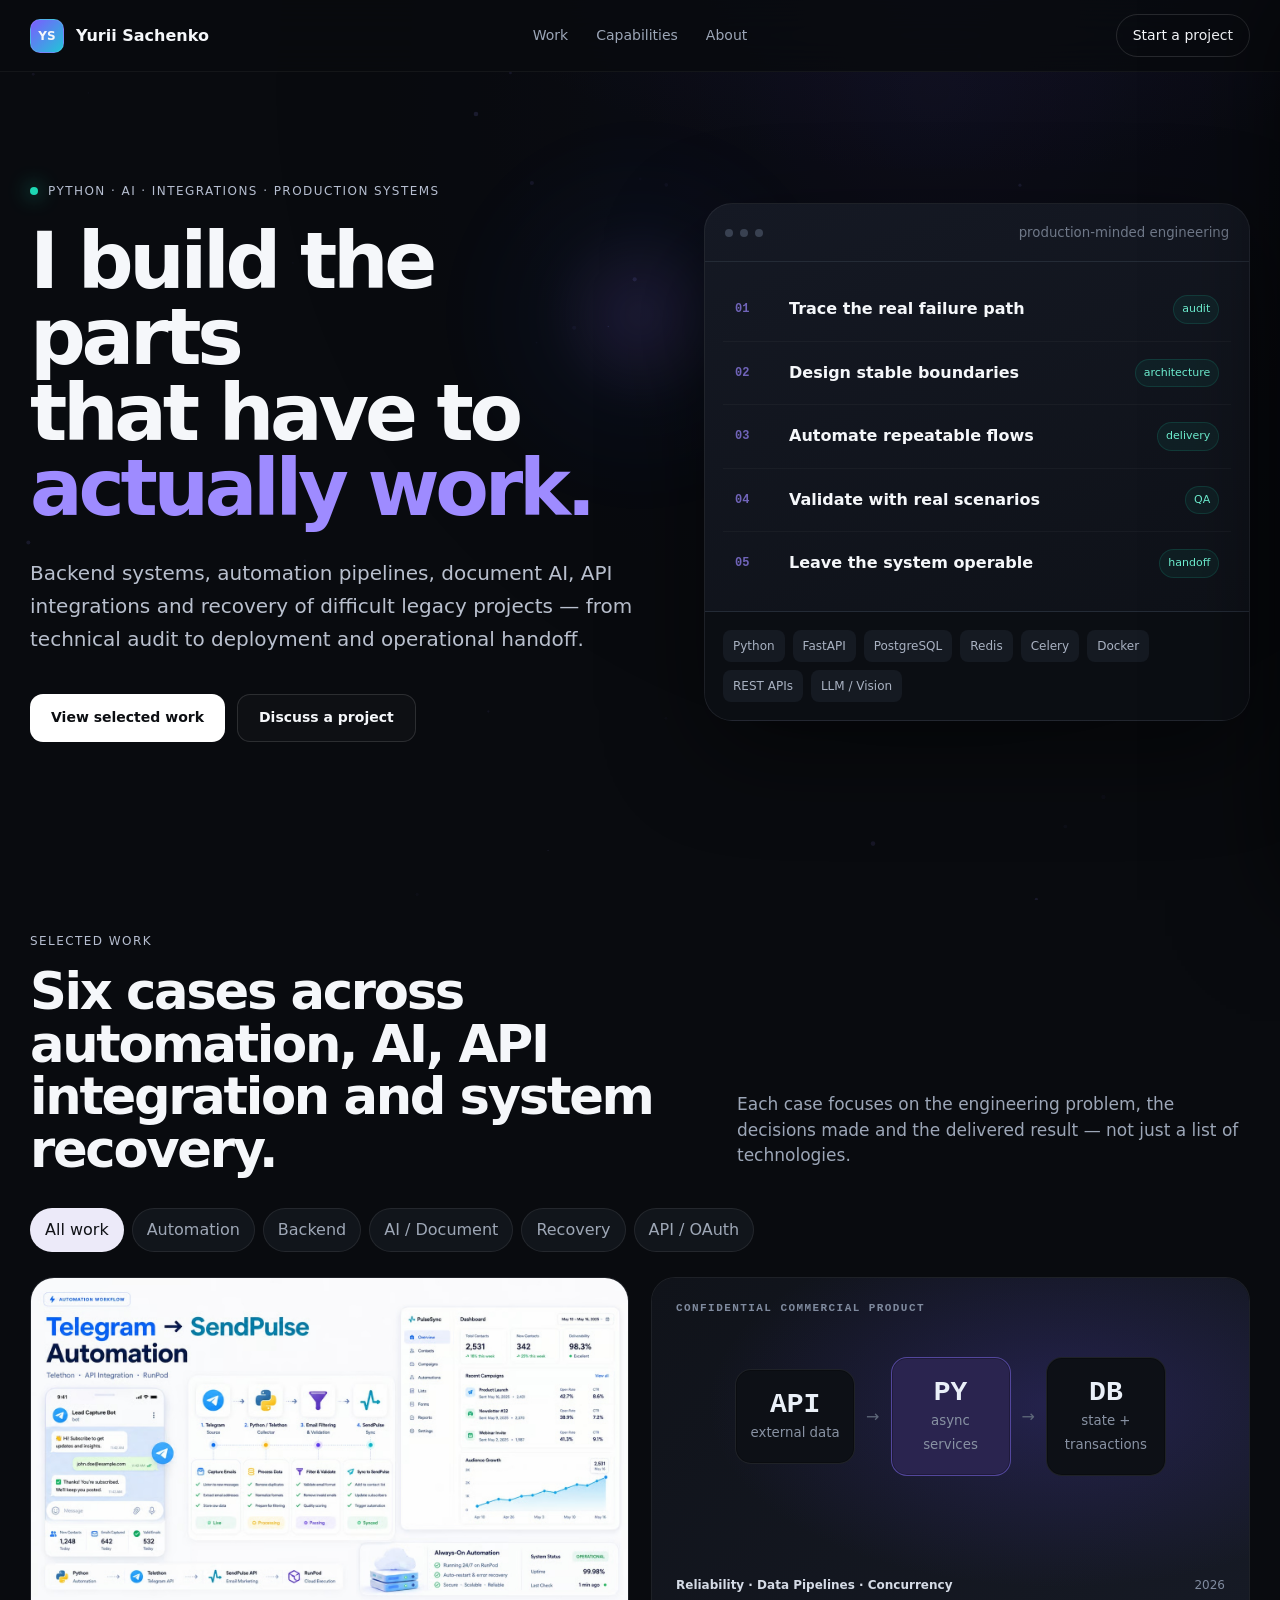
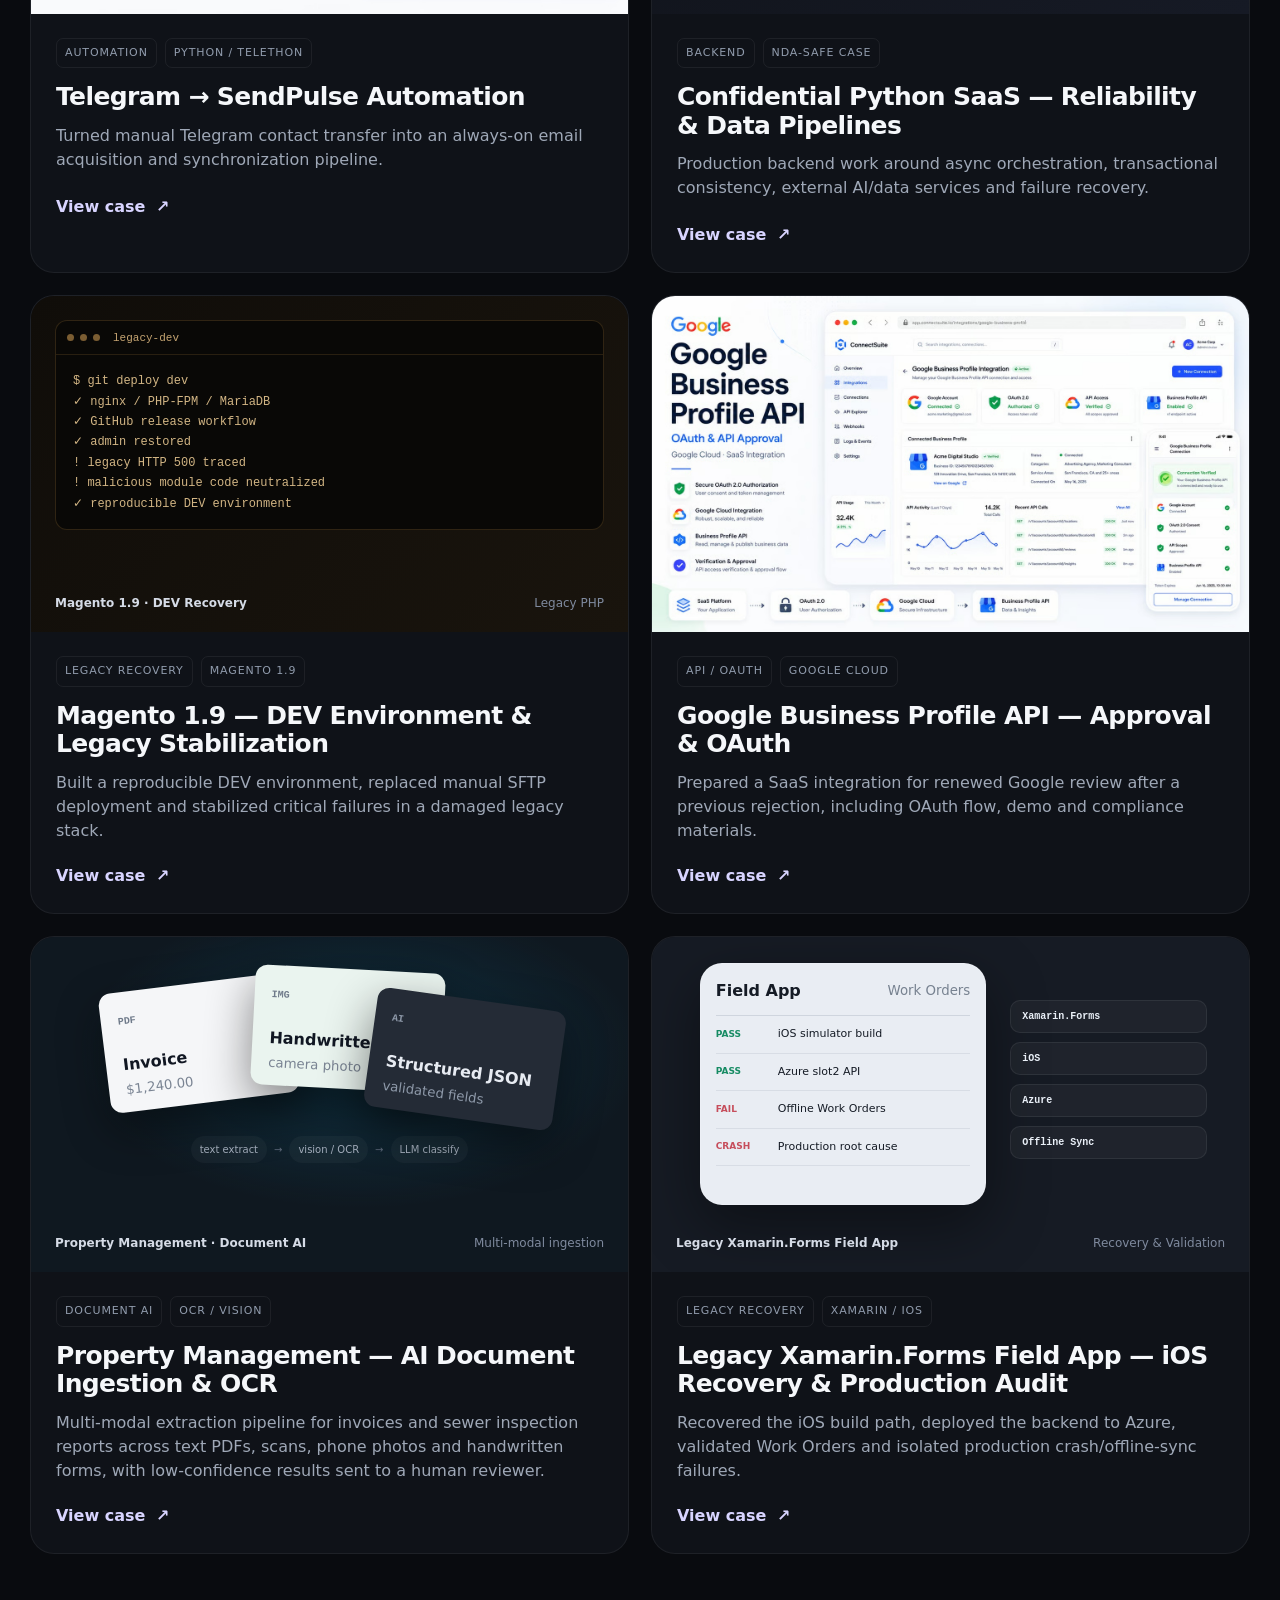
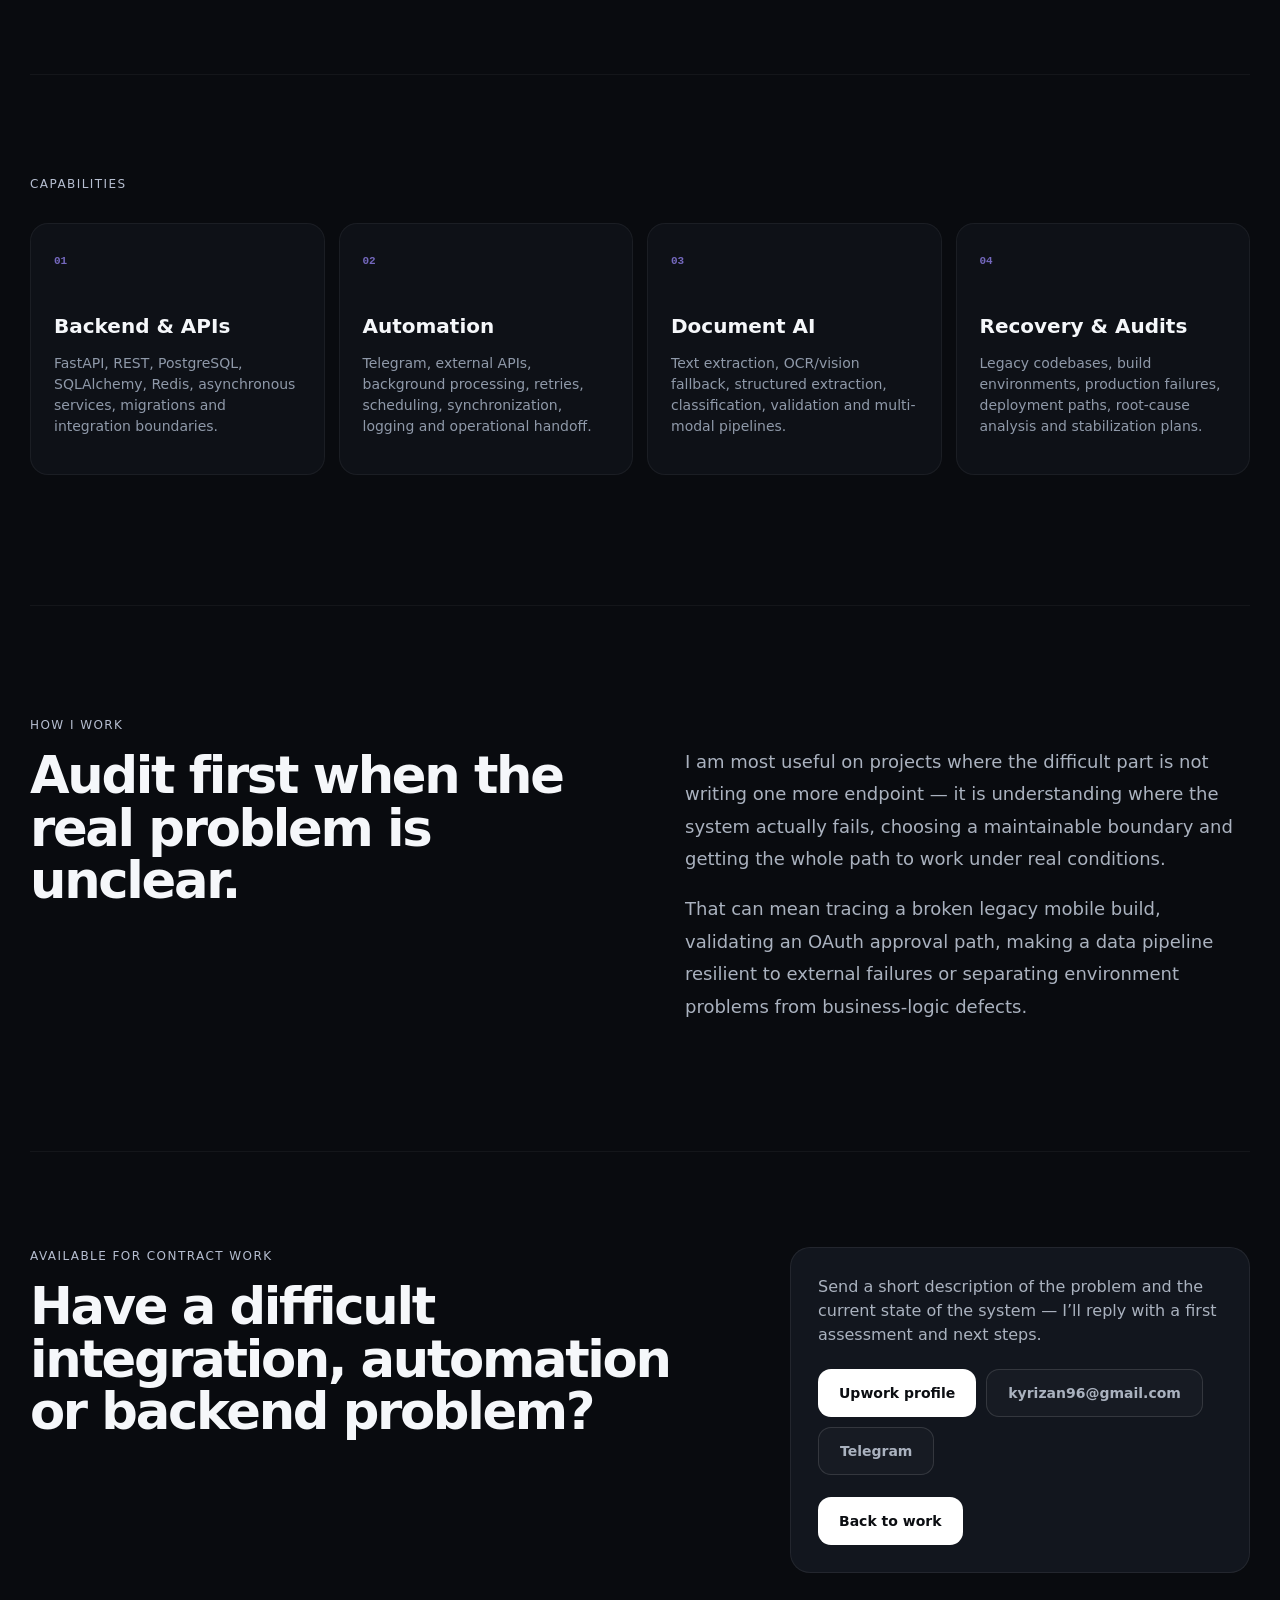
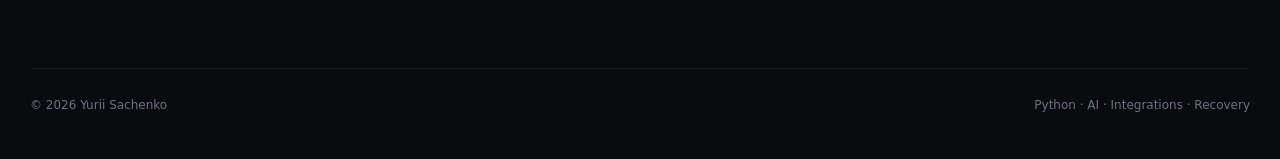
==== index.html @ 8bd3e9bd "Add SVG favicon using the header YS monogram assets/favicon.svg reuses the .brand-mark treatment: ro" ====
<!doctype html>
<html lang="en">
<head>
  <meta charset="utf-8" />
  <meta name="viewport" content="width=device-width, initial-scale=1" />
  <meta name="description" content="Selected engineering work by Yurii Sachenko — Python backend, AI document processing, API integrations, automation and legacy recovery." />
  <title>Yurii Sachenko — Engineering Portfolio</title>
  <meta property="og:type" content="website" />
  <meta property="og:url" content="https://yurafreedom.github.io/yurii-engineering-portfolio/" />
  <meta property="og:title" content="Yurii Sachenko — Engineering Portfolio" />
  <meta property="og:description" content="Selected engineering work by Yurii Sachenko — Python backend, AI document processing, API integrations, automation and legacy recovery." />
  <meta name="twitter:card" content="summary" />
  <meta name="twitter:title" content="Yurii Sachenko — Engineering Portfolio" />
  <meta name="twitter:description" content="Selected engineering work by Yurii Sachenko — Python backend, AI document processing, API integrations, automation and legacy recovery." />
  <link rel="icon" type="image/svg+xml" href="assets/favicon.svg" />
  <link rel="stylesheet" href="styles.css" />
</head>
<body>
  <canvas class="ambient-canvas" id="ambientCanvas" aria-hidden="true"></canvas>
  <div class="scroll-progress" id="scrollProgress" aria-hidden="true"></div>
  <div class="cursor-glow" id="cursorGlow" aria-hidden="true"></div>
  <header class="site-header">
    <a class="brand" href="#top" aria-label="Home"><span class="brand-mark">YS</span><span>Yurii Sachenko</span></a>
    <nav class="nav" aria-label="Primary">
      <a href="#work">Work</a>
      <a href="#capabilities">Capabilities</a>
      <a href="#about">About</a>
    </nav>
    <a class="header-cta" href="#contact">Start a project</a>
  </header>

  <main id="top">
    <section class="hero section-shell">
      <div class="hero-copy">
        <div class="eyebrow"><span class="pulse"></span> Python · AI · Integrations · Production Systems</div>
        <h1>I build the parts<br/>that have to <em>actually work.</em></h1>
        <p class="hero-lede">Backend systems, automation pipelines, document AI, API integrations and recovery of difficult legacy projects — from technical audit to deployment and operational handoff.</p>
        <div class="hero-actions">
          <a class="btn btn-primary" href="#work">View selected work</a>
          <a class="btn btn-ghost" href="#contact">Discuss a project</a>
        </div>
      </div>
      <div class="hero-panel" aria-label="Engineering focus">
        <div class="terminal-top"><span></span><span></span><span></span><small>production-minded engineering</small></div>
        <div class="terminal-body">
          <div class="terminal-row"><b>01</b><span>Trace the real failure path</span><i>audit</i></div>
          <div class="terminal-row"><b>02</b><span>Design stable boundaries</span><i>architecture</i></div>
          <div class="terminal-row"><b>03</b><span>Automate repeatable flows</span><i>delivery</i></div>
          <div class="terminal-row"><b>04</b><span>Validate with real scenarios</span><i>QA</i></div>
          <div class="terminal-row"><b>05</b><span>Leave the system operable</span><i>handoff</i></div>
        </div>
        <div class="hero-stack">
          <span>Python</span><span>FastAPI</span><span>PostgreSQL</span><span>Redis</span><span>Celery</span><span>Docker</span><span>REST APIs</span><span>LLM / Vision</span>
        </div>
      </div>
    </section>

    <section class="work-intro section-shell" id="work">
      <div>
        <div class="kicker">Selected work</div>
        <h2>Six cases across automation, AI, API integration and system recovery.</h2>
      </div>
      <p>Each case focuses on the engineering problem, the decisions made and the delivered result — not just a list of technologies.</p>
    </section>

    <section class="filters section-shell" aria-label="Project filters">
      <button class="filter active" data-filter="all">All work</button>
      <button class="filter" data-filter="automation">Automation</button>
      <button class="filter" data-filter="backend">Backend</button>
      <button class="filter" data-filter="ai">AI / Document</button>
      <button class="filter" data-filter="recovery">Recovery</button>
      <button class="filter" data-filter="api">API / OAuth</button>
    </section>

    <section class="project-grid section-shell" id="projectGrid">
      <article class="project-card" data-tags="automation api backend" data-project="sendpulse">
        <div class="project-cover image-cover"><img src="assets/telegram-sendpulse.jpg" alt="Telegram to SendPulse automation case cover" /></div>
        <div class="project-card-body">
          <div class="card-meta"><span>Automation</span><span>Python / Telethon</span></div>
          <h3>Telegram → SendPulse Automation</h3>
          <p>Turned manual Telegram contact transfer into an always-on email acquisition and synchronization pipeline.</p>
          <button class="text-link open-project">View case <span>↗</span></button>
        </div>
      </article>

      <article class="project-card" data-tags="backend automation" data-project="confidential">
        <div class="project-cover generated-cover cover-confidential">
          <div class="cover-label">CONFIDENTIAL COMMERCIAL PRODUCT</div>
          <div class="flow-diagram">
            <div class="flow-node"><span>API</span><small>external data</small></div><i>→</i>
            <div class="flow-node core"><span>PY</span><small>async services</small></div><i>→</i>
            <div class="flow-node"><span>DB</span><small>state + transactions</small></div>
          </div>
          <div class="cover-footer"><b>Reliability · Data Pipelines · Concurrency</b><span>2026</span></div>
        </div>
        <div class="project-card-body">
          <div class="card-meta"><span>Backend</span><span>NDA-safe case</span></div>
          <h3>Confidential Python SaaS — Reliability & Data Pipelines</h3>
          <p>Production backend work around async orchestration, transactional consistency, external AI/data services and failure recovery.</p>
          <button class="text-link open-project">View case <span>↗</span></button>
        </div>
      </article>

      <article class="project-card" data-tags="recovery backend" data-project="magento">
        <div class="project-cover generated-cover cover-magento">
          <div class="retro-window">
            <div class="retro-bar"><span></span><span></span><span></span><b>legacy-dev</b></div>
            <pre>$ git deploy dev
✓ nginx / PHP-FPM / MariaDB
✓ GitHub release workflow
✓ admin restored
! legacy HTTP 500 traced
! malicious module code neutralized
✓ reproducible DEV environment</pre>
          </div>
          <div class="cover-footer"><b>Magento 1.9 · DEV Recovery</b><span>Legacy PHP</span></div>
        </div>
        <div class="project-card-body">
          <div class="card-meta"><span>Legacy Recovery</span><span>Magento 1.9</span></div>
          <h3>Magento 1.9 — DEV Environment & Legacy Stabilization</h3>
          <p>Built a reproducible DEV environment, replaced manual SFTP deployment and stabilized critical failures in a damaged legacy stack.</p>
          <button class="text-link open-project">View case <span>↗</span></button>
        </div>
      </article>

      <article class="project-card" data-tags="api backend" data-project="google">
        <div class="project-cover image-cover"><img src="assets/google-business-profile.jpg" alt="Google Business Profile API OAuth approval case cover" /></div>
        <div class="project-card-body">
          <div class="card-meta"><span>API / OAuth</span><span>Google Cloud</span></div>
          <h3>Google Business Profile API — Approval & OAuth</h3>
          <p>Prepared a SaaS integration for renewed Google review after a previous rejection, including OAuth flow, demo and compliance materials.</p>
          <button class="text-link open-project">View case <span>↗</span></button>
        </div>
      </article>

      <article class="project-card" data-tags="ai backend automation" data-project="property-management">
        <div class="project-cover generated-cover cover-ocr">
          <div class="doc-stack">
            <div class="doc doc-a"><span>PDF</span><b>Invoice</b><small>$1,240.00</small></div>
            <div class="doc doc-b"><span>IMG</span><b>Handwritten</b><small>camera photo</small></div>
            <div class="doc doc-c"><span>AI</span><b>Structured JSON</b><small>validated fields</small></div>
          </div>
          <div class="ocr-path"><span>text extract</span><i>→</i><span>vision / OCR</span><i>→</i><span>LLM classify</span></div>
          <div class="cover-footer"><b>Property Management · Document AI</b><span>Multi-modal ingestion</span></div>
        </div>
        <div class="project-card-body">
          <div class="card-meta"><span>Document AI</span><span>OCR / Vision</span></div>
          <h3>Property Management — AI Document Ingestion & OCR</h3>
          <p>Multi-modal extraction pipeline for invoices and sewer inspection reports across text PDFs, scans, phone photos and handwritten forms, with low-confidence results sent to a human reviewer.</p>
          <button class="text-link open-project">View case <span>↗</span></button>
        </div>
      </article>

      <article class="project-card" data-tags="recovery backend" data-project="field-app">
        <div class="project-cover generated-cover cover-field-app">
          <div class="mobile-shell">
            <div class="mobile-head"><span>Field App</span><small>Work Orders</small></div>
            <div class="work-row"><i>PASS</i><span>iOS simulator build</span></div>
            <div class="work-row"><i>PASS</i><span>Azure slot2 API</span></div>
            <div class="work-row warn"><i>FAIL</i><span>Offline Work Orders</span></div>
            <div class="work-row warn"><i>CRASH</i><span>Production root cause</span></div>
          </div>
          <div class="diagnostic-lines"><span>Xamarin.Forms</span><span>iOS</span><span>Azure</span><span>Offline Sync</span></div>
          <div class="cover-footer"><b>Legacy Xamarin.Forms Field App</b><span>Recovery & Validation</span></div>
        </div>
        <div class="project-card-body">
          <div class="card-meta"><span>Legacy Recovery</span><span>Xamarin / iOS</span></div>
          <h3>Legacy Xamarin.Forms Field App — iOS Recovery & Production Audit</h3>
          <p>Recovered the iOS build path, deployed the backend to Azure, validated Work Orders and isolated production crash/offline-sync failures.</p>
          <button class="text-link open-project">View case <span>↗</span></button>
        </div>
      </article>
    </section>

    <section class="capabilities section-shell" id="capabilities">
      <div class="kicker">Capabilities</div>
      <div class="cap-grid">
        <div class="cap"><span>01</span><h3>Backend & APIs</h3><p>FastAPI, REST, PostgreSQL, SQLAlchemy, Redis, asynchronous services, migrations and integration boundaries.</p></div>
        <div class="cap"><span>02</span><h3>Automation</h3><p>Telegram, external APIs, background processing, retries, scheduling, synchronization, logging and operational handoff.</p></div>
        <div class="cap"><span>03</span><h3>Document AI</h3><p>Text extraction, OCR/vision fallback, structured extraction, classification, validation and multi-modal pipelines.</p></div>
        <div class="cap"><span>04</span><h3>Recovery & Audits</h3><p>Legacy codebases, build environments, production failures, deployment paths, root-cause analysis and stabilization plans.</p></div>
      </div>
    </section>

    <section class="about section-shell" id="about">
      <div>
        <div class="kicker">How I work</div>
        <h2>Audit first when the real problem is unclear.</h2>
      </div>
      <div class="about-copy">
        <p>I am most useful on projects where the difficult part is not writing one more endpoint — it is understanding where the system actually fails, choosing a maintainable boundary and getting the whole path to work under real conditions.</p>
        <p>That can mean tracing a broken legacy mobile build, validating an OAuth approval path, making a data pipeline resilient to external failures or separating environment problems from business-logic defects.</p>
      </div>
    </section>

    <section class="contact section-shell" id="contact">
      <div>
        <div class="kicker">Available for contract work</div>
        <h2>Have a difficult integration, automation or backend problem?</h2>
      </div>
      <div class="contact-card">
        <p>Send a short description of the problem and the current state of the system — I&rsquo;ll reply with a first assessment and next steps.</p>
        <div class="contact-links">
          <a class="btn btn-primary" href="https://www.upwork.com/freelancers/~01db5468dbbc7e4d9e" target="_blank" rel="noopener noreferrer">Upwork profile</a>
          <a class="btn btn-ghost" href="mailto:kyrizan96@gmail.com">kyrizan96@gmail.com</a>
          <a class="btn btn-ghost" href="https://telegram.me/yurii_sachenko" target="_blank" rel="noopener noreferrer">Telegram</a>
        </div>
        <a class="btn btn-primary" href="#top">Back to work</a>
      </div>
    </section>
  </main>

  <footer class="footer section-shell"><span>© 2026 Yurii Sachenko</span><span>Python · AI · Integrations · Recovery</span></footer>

  <div class="drawer-backdrop" id="drawerBackdrop" hidden></div>
  <aside class="project-drawer" id="projectDrawer" aria-hidden="true" aria-label="Project details">
    <button class="drawer-close" id="drawerClose" aria-label="Close project">×</button>
    <div id="drawerContent"></div>
  </aside>

  <script src="script.js"></script>
</body>
</html>
---- styles.css ----
:root{
  --bg:#090b0f;--panel:#11151c;--panel2:#151a22;--ink:#f5f7fa;--muted:#9ca6b7;--line:#242b36;
  --accent:#7c5cff;--accent2:#1ed6b3;--warm:#ffb454;--max:1220px;--radius:24px;
}
*{box-sizing:border-box}html{scroll-behavior:smooth}body{margin:0;background:radial-gradient(900px 500px at 75% -150px,#2a215e44,transparent 65%),var(--bg);color:var(--ink);font-family:Inter,ui-sans-serif,system-ui,-apple-system,BlinkMacSystemFont,"Segoe UI",sans-serif;line-height:1.5}button,a{font:inherit}a{color:inherit;text-decoration:none}button{color:inherit}.section-shell{width:min(var(--max),calc(100% - 40px));margin-inline:auto}.site-header{position:sticky;top:0;z-index:50;height:72px;display:grid;grid-template-columns:1fr auto 1fr;align-items:center;padding:0 max(20px,calc((100vw - var(--max))/2));background:#090b0fd9;border-bottom:1px solid #ffffff0c;backdrop-filter:blur(18px)}.brand{display:flex;align-items:center;gap:12px;font-weight:700}.brand-mark{display:grid;place-items:center;width:34px;height:34px;border:1px solid #ffffff1d;border-radius:10px;background:linear-gradient(135deg,#7c5cff,#20c5d8);font-size:12px}.nav{display:flex;gap:28px;color:var(--muted);font-size:14px}.nav a:hover{color:#fff}.header-cta{justify-self:end;padding:10px 16px;border:1px solid #ffffff20;border-radius:999px;font-size:14px}.hero{min-height:760px;display:grid;grid-template-columns:1.05fr .95fr;align-items:center;gap:70px;padding-block:110px 90px}.eyebrow,.kicker{font-size:12px;letter-spacing:.12em;text-transform:uppercase;color:#b6bed0}.eyebrow{display:flex;align-items:center;gap:10px}.pulse{width:8px;height:8px;border-radius:50%;background:var(--accent2);box-shadow:0 0 20px var(--accent2)}h1,h2,h3,p{margin-top:0}h1{font-size:clamp(50px,6.1vw,88px);line-height:.97;letter-spacing:-.055em;margin:24px 0 30px;max-width:800px}h1 em{font-style:normal;color:#9e8bff}.hero-lede{font-size:20px;line-height:1.65;color:#b9c0ce;max-width:700px}.hero-actions{display:flex;gap:12px;margin-top:38px}.btn{display:inline-flex;align-items:center;justify-content:center;min-height:48px;padding:0 21px;border-radius:13px;font-weight:700;font-size:14px}.btn-primary{background:#fff;color:#0c0e12}.btn-primary:hover{background:#dcd8ff}.btn-ghost{border:1px solid #ffffff20;background:#ffffff06}.hero-panel{border:1px solid #ffffff10;border-radius:28px;background:linear-gradient(160deg,#151924,#0d1016);box-shadow:0 30px 100px #0007;overflow:hidden}.terminal-top{height:58px;display:flex;align-items:center;gap:7px;padding:0 20px;border-bottom:1px solid var(--line);color:#6f7888}.terminal-top span{width:8px;height:8px;border-radius:50%;background:#394151}.terminal-top small{margin-left:auto}.terminal-body{padding:16px 18px}.terminal-row{display:grid;grid-template-columns:42px 1fr auto;align-items:center;gap:12px;padding:17px 12px;border-bottom:1px solid #ffffff09}.terminal-row:last-child{border-bottom:0}.terminal-row b{font:600 12px ui-monospace,SFMono-Regular,Menlo,monospace;color:#7064b9}.terminal-row span{font-weight:600}.terminal-row i{font-style:normal;font-size:11px;color:#6ff0d2;background:#1ed6b310;padding:5px 8px;border:1px solid #1ed6b325;border-radius:999px}.hero-stack{display:flex;flex-wrap:wrap;gap:8px;padding:18px;border-top:1px solid var(--line);background:#0b0e13}.hero-stack span{padding:7px 10px;border-radius:8px;background:#151a22;color:#a9b2c2;font-size:12px}.work-intro{display:grid;grid-template-columns:1.1fr .9fr;gap:80px;align-items:end;padding:100px 0 32px}.work-intro h2,.about h2,.contact h2{font-size:clamp(34px,4vw,58px);line-height:1.03;letter-spacing:-.045em;margin:15px 0 0}.work-intro p{color:var(--muted);font-size:17px;max-width:520px;margin-bottom:7px}.filters{display:flex;gap:8px;flex-wrap:wrap;padding-bottom:25px}.filter{border:1px solid #ffffff14;background:#11151b;border-radius:999px;padding:9px 14px;color:#9ea7b6;cursor:pointer}.filter.active,.filter:hover{background:#eceaf9;color:#101217}.project-grid{display:grid;grid-template-columns:repeat(2,1fr);gap:22px;padding-bottom:120px}.project-card{border:1px solid #ffffff10;border-radius:var(--radius);background:#0f1218;overflow:hidden;transition:transform .3s ease,border-color .3s ease;min-width:0}.project-card:hover{transform:translateY(-5px);border-color:#ffffff25}.project-card.is-hidden{display:none}.project-cover{aspect-ratio:16/9;overflow:hidden;position:relative;background:#f2f4f8}.image-cover img{width:100%;height:100%;object-fit:cover;display:block}.project-card-body{padding:24px 25px 25px}.card-meta{display:flex;gap:8px;flex-wrap:wrap;margin-bottom:15px}.card-meta span{font-size:11px;text-transform:uppercase;letter-spacing:.08em;color:#919cad;border:1px solid #ffffff10;padding:6px 8px;border-radius:7px}.project-card h3{font-size:25px;line-height:1.14;letter-spacing:-.025em;margin-bottom:12px}.project-card p{color:#9fa8b7;min-height:50px}.text-link{border:0;background:transparent;padding:0;margin-top:5px;color:#d8d4ff;font-weight:700;cursor:pointer}.text-link span{margin-left:5px}.generated-cover{padding:24px;color:#eaf0f8;background:#161b24}.cover-footer{position:absolute;left:24px;right:24px;bottom:20px;display:flex;justify-content:space-between;gap:20px;align-items:center;font-size:12px;color:#d5dbe6}.cover-footer span{color:#7f8a9e}.cover-label{font:600 11px ui-monospace,SFMono-Regular,monospace;letter-spacing:.13em;color:#7f8a9e}.cover-confidential{background:radial-gradient(500px 260px at 68% 38%,#4639a655,transparent 70%),linear-gradient(135deg,#10131a,#161a25)}.flow-diagram{display:flex;align-items:center;justify-content:center;gap:11px;height:68%;padding-top:10px}.flow-diagram i{font-style:normal;color:#5e6879}.flow-node{width:120px;padding:19px 12px;text-align:center;border:1px solid #ffffff13;border-radius:16px;background:#0d1016;box-shadow:inset 0 0 0 1px #0004}.flow-node.core{border-color:#8675ff70;background:#2a244f}.flow-node span{display:block;font:800 28px ui-monospace,SFMono-Regular,monospace}.flow-node small{color:#8892a3}.cover-magento{background:linear-gradient(135deg,#100d09,#19140d)}.retro-window{height:73%;border:1px solid #d59a4c31;background:#090806;border-radius:12px;overflow:hidden}.retro-bar{height:34px;border-bottom:1px solid #d59a4c27;display:flex;align-items:center;gap:6px;padding:0 11px}.retro-bar span{width:7px;height:7px;border-radius:50%;background:#7b5d32}.retro-bar b{margin-left:7px;color:#c6a572;font:500 11px ui-monospace,monospace}.retro-window pre{margin:0;padding:16px 17px;color:#d2b584;font:500 clamp(9px,1vw,12px)/1.7 ui-monospace,SFMono-Regular,Menlo,monospace;white-space:pre-wrap}.cover-ocr{background:radial-gradient(400px 220px at 55% 35%,#0e759e4a,transparent 70%),#0f1820}.doc-stack{height:61%;position:relative}.doc{position:absolute;width:190px;height:120px;border-radius:12px;background:#f5f6f8;color:#111723;padding:15px 17px;box-shadow:0 17px 45px #0007}.doc span{font:700 10px ui-monospace,monospace;color:#6f7a8a}.doc b{display:block;margin-top:22px;font-size:16px}.doc small{color:#7a8493}.doc-a{left:9%;top:13%;transform:rotate(-7deg)}.doc-b{left:36%;top:5%;transform:rotate(3deg);background:#eaf4ef}.doc-c{right:8%;top:22%;transform:rotate(8deg);background:#242b36;color:#e7ebf2}.doc-c small,.doc-c span{color:#8e99a9}.ocr-path{display:flex;gap:7px;align-items:center;justify-content:center;font-size:10px;color:#a5afbd}.ocr-path span{padding:6px 9px;background:#ffffff09;border-radius:999px}.ocr-path i{font-style:normal;color:#5d6979}.cover-ktrack{background:radial-gradient(430px 240px at 65% 25%,#417cc14d,transparent 70%),#111923}.mobile-shell{position:absolute;left:8%;top:8%;width:48%;height:72%;border-radius:22px;border:1px solid #ffffff20;background:#e9edf3;color:#151b25;padding:15px;box-shadow:0 20px 60px #0006}.mobile-head{display:flex;justify-content:space-between;align-items:center;padding-bottom:12px;border-bottom:1px solid #cfd5de}.mobile-head span{font-weight:800}.mobile-head small{color:#778290}.work-row{display:grid;grid-template-columns:53px 1fr;gap:9px;align-items:center;padding:10px 0;border-bottom:1px solid #d8dde5;font-size:11px}.work-row i{font-style:normal;font-weight:800;font-size:9px;color:#168b63}.work-row.warn i{color:#c64e5c}.diagnostic-lines{position:absolute;right:7%;top:19%;width:33%;display:grid;gap:9px}.diagnostic-lines span{padding:10px 11px;background:#ffffff0a;border:1px solid #ffffff12;border-radius:10px;font:600 10px ui-monospace,monospace}.capabilities{padding:100px 0 130px;border-top:1px solid #ffffff0c}.cap-grid{display:grid;grid-template-columns:repeat(4,1fr);gap:14px;margin-top:30px}.cap{padding:23px;border:1px solid #ffffff0e;border-radius:18px;background:#0e1117}.cap>span{color:#7468bd;font:600 11px ui-monospace,monospace}.cap h3{margin:40px 0 12px;font-size:20px}.cap p{font-size:14px;color:#8f99a9}.about{display:grid;grid-template-columns:1fr 1fr;gap:90px;padding:110px 0;border-top:1px solid #ffffff0c}.about-copy{padding-top:30px;color:#aab2bf;font-size:18px;line-height:1.8}.contact{display:grid;grid-template-columns:1.2fr .8fr;gap:70px;padding:95px 0;border-top:1px solid #ffffff0c}.contact-card{padding:27px;border:1px solid #ffffff12;border-radius:20px;background:#12161e;color:#aab2bf}.footer{display:flex;justify-content:space-between;color:#697383;font-size:12px;padding:27px 0 45px;border-top:1px solid #ffffff0c}.drawer-backdrop{position:fixed;inset:0;background:#000a;backdrop-filter:blur(6px);z-index:80}.project-drawer{position:fixed;z-index:90;right:0;top:0;width:min(720px,94vw);height:100vh;overflow:auto;background:#10131a;border-left:1px solid #ffffff13;box-shadow:-30px 0 100px #000a;transform:translateX(105%);transition:transform .35s cubic-bezier(.2,.8,.2,1);padding:70px 42px 50px}.project-drawer.open{transform:translateX(0)}.drawer-close{position:absolute;top:18px;right:22px;width:42px;height:42px;border-radius:50%;border:1px solid #ffffff18;background:#191e27;color:#fff;font-size:26px;cursor:pointer}.drawer-hero{margin-bottom:30px}.drawer-tags{display:flex;gap:8px;flex-wrap:wrap;margin-bottom:15px}.drawer-tags span{font-size:10px;letter-spacing:.08em;text-transform:uppercase;color:#a9b2c2;padding:6px 8px;border:1px solid #ffffff12;border-radius:7px}.drawer-hero h2{font-size:42px;line-height:1.04;letter-spacing:-.04em;margin:0 0 16px}.drawer-role{color:#8f9aab}.drawer-section{padding:25px 0;border-top:1px solid #ffffff0d}.drawer-section h4{margin:0 0 12px;font-size:13px;text-transform:uppercase;letter-spacing:.1em;color:#8c96a7}.drawer-section p,.drawer-section li{color:#b2bac7}.drawer-section ul{margin:0;padding-left:19px;display:grid;gap:8px}.result-box{padding:18px;border-radius:14px;background:#1b2130;border:1px solid #ffffff10;color:#dfe3eb}.stack-list{display:flex;flex-wrap:wrap;gap:7px}.stack-list span{font-size:11px;padding:7px 9px;border-radius:8px;background:#ffffff08;color:#adb6c5}.note{color:#7f8998;font-size:12px;margin-top:14px}@media(max-width:920px){.site-header{grid-template-columns:1fr auto}.nav{display:none}.hero{grid-template-columns:1fr;min-height:auto;padding-top:80px}.hero-panel{max-width:680px}.work-intro,.about,.contact{grid-template-columns:1fr;gap:28px}.project-grid{grid-template-columns:1fr}.cap-grid{grid-template-columns:repeat(2,1fr)}}@media(max-width:620px){.section-shell{width:min(var(--max),calc(100% - 24px))}.site-header{height:62px;padding-inline:12px}.brand span:last-child{display:none}.header-cta{padding:8px 12px;font-size:12px}.hero{padding:65px 0 55px;gap:35px}.hero-lede{font-size:17px}.hero-actions{flex-direction:column;align-items:stretch}.terminal-row{grid-template-columns:31px 1fr}.terminal-row i{display:none}.work-intro{padding-top:70px}.project-card-body{padding:20px}.cap-grid{grid-template-columns:1fr}.project-drawer{padding:64px 22px 40px}.drawer-hero h2{font-size:34px}.generated-cover{padding:16px}.cover-footer{left:16px;right:16px}.flow-node{width:94px;padding:13px 7px}.flow-node span{font-size:21px}.doc{width:145px;height:100px;padding:11px}.doc b{margin-top:14px;font-size:13px}.mobile-shell{width:55%}.diagnostic-lines{width:31%;right:4%}.footer{flex-direction:column;gap:8px}}


/* Motion layer */
.ambient-canvas{position:fixed;inset:0;width:100%;height:100%;z-index:-2;pointer-events:none;opacity:.58}.scroll-progress{position:fixed;left:0;top:0;height:2px;width:100%;z-index:120;transform:scaleX(0);transform-origin:left center;background:linear-gradient(90deg,#7c5cff,#20c5d8);box-shadow:0 0 18px #7c5cff88;pointer-events:none}.cursor-glow{position:fixed;width:420px;height:420px;border-radius:50%;left:0;top:0;z-index:-1;pointer-events:none;opacity:.16;background:radial-gradient(circle,#8a75ff 0%,#3b79ff33 32%,transparent 70%);filter:blur(12px);transform:translate3d(-50%,-50%,0);will-change:transform}.site-header{transition:background .25s ease,border-color .25s ease,box-shadow .25s ease}.site-header.is-scrolled{background:#090b0ff2;border-color:#ffffff16;box-shadow:0 12px 42px #0004}.reveal{opacity:0;transform:translateY(32px) scale(.985);filter:blur(7px);transition:opacity .75s cubic-bezier(.2,.7,.2,1),transform .75s cubic-bezier(.2,.7,.2,1),filter .75s cubic-bezier(.2,.7,.2,1)}.reveal.in-view{opacity:1;transform:none;filter:none}.project-card.reveal{transition:opacity .68s cubic-bezier(.2,.7,.2,1),transform .68s cubic-bezier(.2,.7,.2,1),filter .68s cubic-bezier(.2,.7,.2,1),border-color .28s ease,box-shadow .28s ease}.project-card.in-view:hover{transform:translateY(-7px) perspective(900px) rotateX(var(--rx,0deg)) rotateY(var(--ry,0deg));border-color:#8a75ff55;box-shadow:0 24px 70px #0008,0 0 0 1px #7c5cff10}.project-cover{transform:translateZ(0)}.project-cover img{transition:transform .65s cubic-bezier(.2,.7,.2,1),filter .65s ease}.project-card:hover .project-cover img{transform:scale(1.035);filter:saturate(1.07)}.project-card .text-link span{display:inline-block;transition:transform .25s ease}.project-card:hover .text-link span{transform:translate(4px,-3px)}.hero-copy>*{opacity:0;transform:translateY(20px);animation:heroEnter .8s cubic-bezier(.2,.75,.2,1) forwards}.hero-copy>.eyebrow{animation-delay:.08s}.hero-copy>h1{animation-delay:.16s}.hero-copy>.hero-lede{animation-delay:.27s}.hero-copy>.hero-actions{animation-delay:.38s}.hero-panel{opacity:0;transform:translateY(26px) scale(.97);animation:panelEnter 1s .22s cubic-bezier(.18,.78,.18,1) forwards;transform-style:preserve-3d;will-change:transform}.terminal-row{opacity:0;transform:translateX(14px);animation:terminalLine .55s cubic-bezier(.2,.75,.2,1) forwards}.terminal-row:nth-child(1){animation-delay:.58s}.terminal-row:nth-child(2){animation-delay:.68s}.terminal-row:nth-child(3){animation-delay:.78s}.terminal-row:nth-child(4){animation-delay:.88s}.terminal-row:nth-child(5){animation-delay:.98s}.pulse{animation:pulseDot 2.1s ease-in-out infinite}.brand-mark{animation:brandFloat 5s ease-in-out infinite}.filter{transition:transform .2s ease,background .2s ease,color .2s ease,border-color .2s ease}.filter:hover{transform:translateY(-2px)}.btn{transition:transform .2s ease,background .2s ease,border-color .2s ease,box-shadow .2s ease}.btn:hover{transform:translateY(-2px)}.btn-primary:hover{box-shadow:0 12px 34px #8a75ff2d}.drawer-backdrop{opacity:0;transition:opacity .3s ease}.drawer-backdrop.visible{opacity:1}.project-drawer.open .drawer-hero,.project-drawer.open .drawer-section{animation:drawerContent .55s cubic-bezier(.2,.75,.2,1) both}.project-drawer.open .drawer-section:nth-child(2){animation-delay:.04s}.project-drawer.open .drawer-section:nth-child(3){animation-delay:.08s}.project-drawer.open .drawer-section:nth-child(4){animation-delay:.12s}.project-drawer.open .drawer-section:nth-child(5){animation-delay:.16s}.project-drawer.open .drawer-section:nth-child(6){animation-delay:.20s}.generated-cover .flow-node,.generated-cover .doc,.generated-cover .diagnostic-lines span,.generated-cover .work-row{transition:transform .35s cubic-bezier(.2,.75,.2,1),box-shadow .35s ease,background .35s ease}.project-card:hover .flow-node.core{transform:translateY(-6px) scale(1.03);box-shadow:0 18px 40px #0008}.project-card:hover .doc-a{transform:rotate(-10deg) translate(-5px,-3px)}.project-card:hover .doc-b{transform:rotate(2deg) translateY(-8px)}.project-card:hover .doc-c{transform:rotate(11deg) translate(5px,-2px)}.project-card:hover .diagnostic-lines span:nth-child(1){transform:translateX(4px)}.project-card:hover .diagnostic-lines span:nth-child(2){transform:translateX(9px)}.project-card:hover .diagnostic-lines span:nth-child(3){transform:translateX(6px)}.project-card:hover .diagnostic-lines span:nth-child(4){transform:translateX(12px)}
@keyframes heroEnter{to{opacity:1;transform:none}}@keyframes panelEnter{to{opacity:1;transform:none}}@keyframes terminalLine{to{opacity:1;transform:none}}@keyframes pulseDot{0%,100%{box-shadow:0 0 8px #20c5d888;transform:scale(1)}50%{box-shadow:0 0 26px #20c5d8;transform:scale(1.22)}}@keyframes brandFloat{0%,100%{transform:translateY(0) rotate(0)}50%{transform:translateY(-2px) rotate(2deg)}}@keyframes drawerContent{from{opacity:0;transform:translateX(18px)}to{opacity:1;transform:none}}
@media(max-width:920px){.cursor-glow{display:none}.project-card.in-view:hover{transform:translateY(-5px)}}
@media(prefers-reduced-motion:reduce){html{scroll-behavior:auto}.ambient-canvas,.cursor-glow{display:none}.reveal,.hero-copy>*,.hero-panel,.terminal-row,.brand-mark,.pulse,.project-drawer.open .drawer-hero,.project-drawer.open .drawer-section{opacity:1!important;transform:none!important;filter:none!important;animation:none!important;transition:none!important}}

.contact-links{display:flex;flex-wrap:wrap;gap:10px;margin:22px 0}
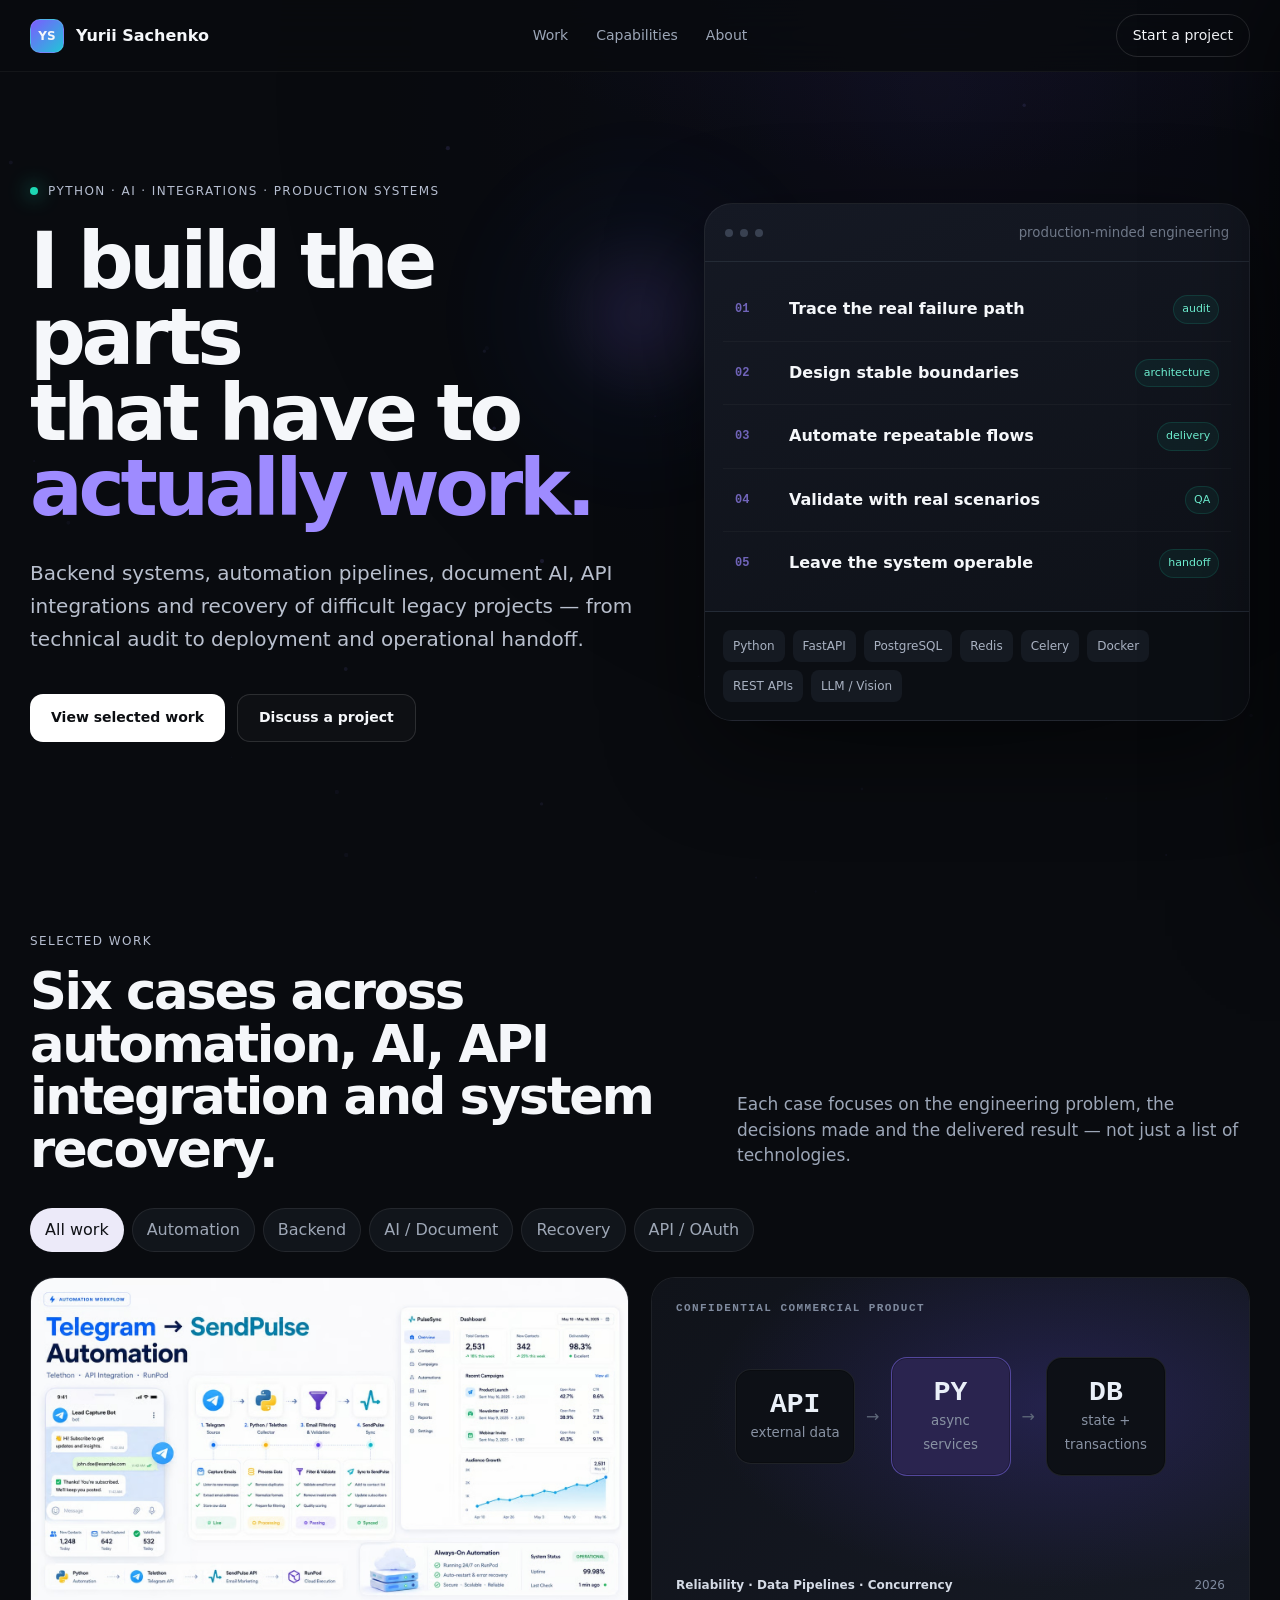
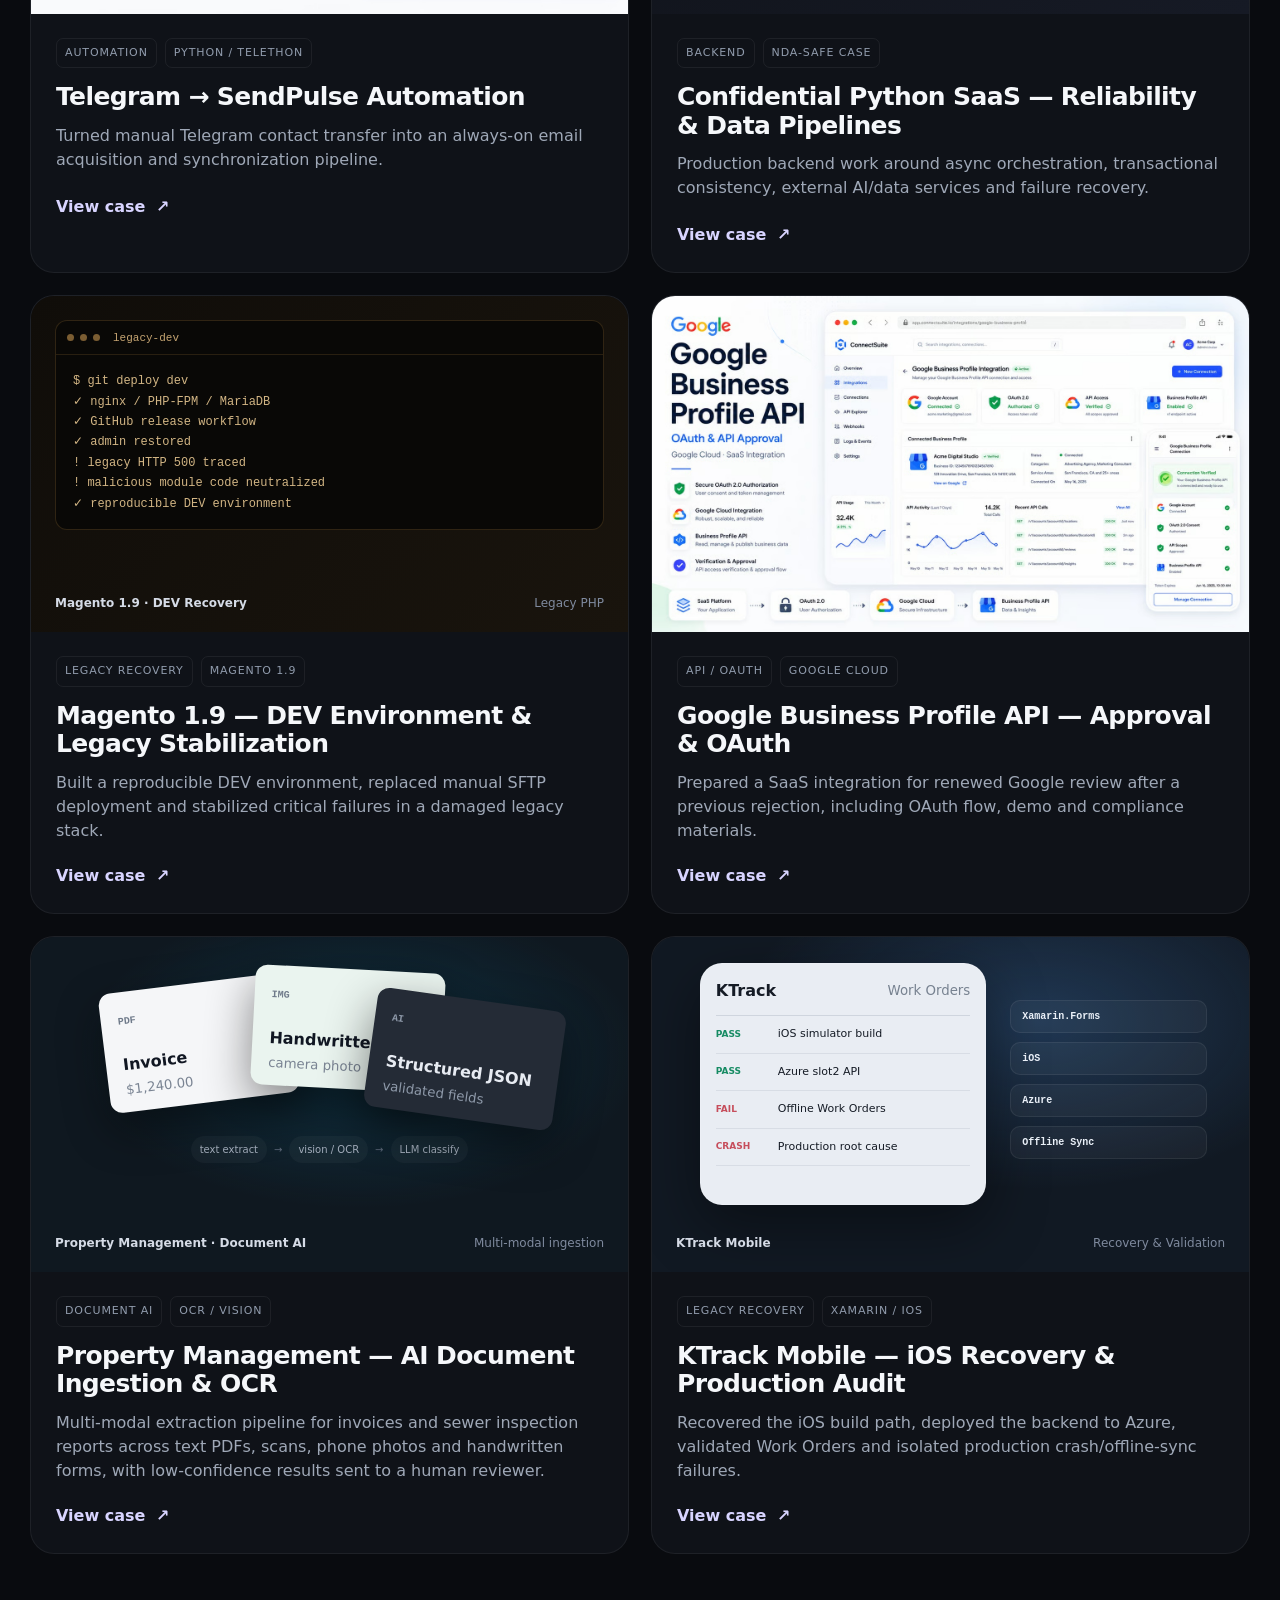
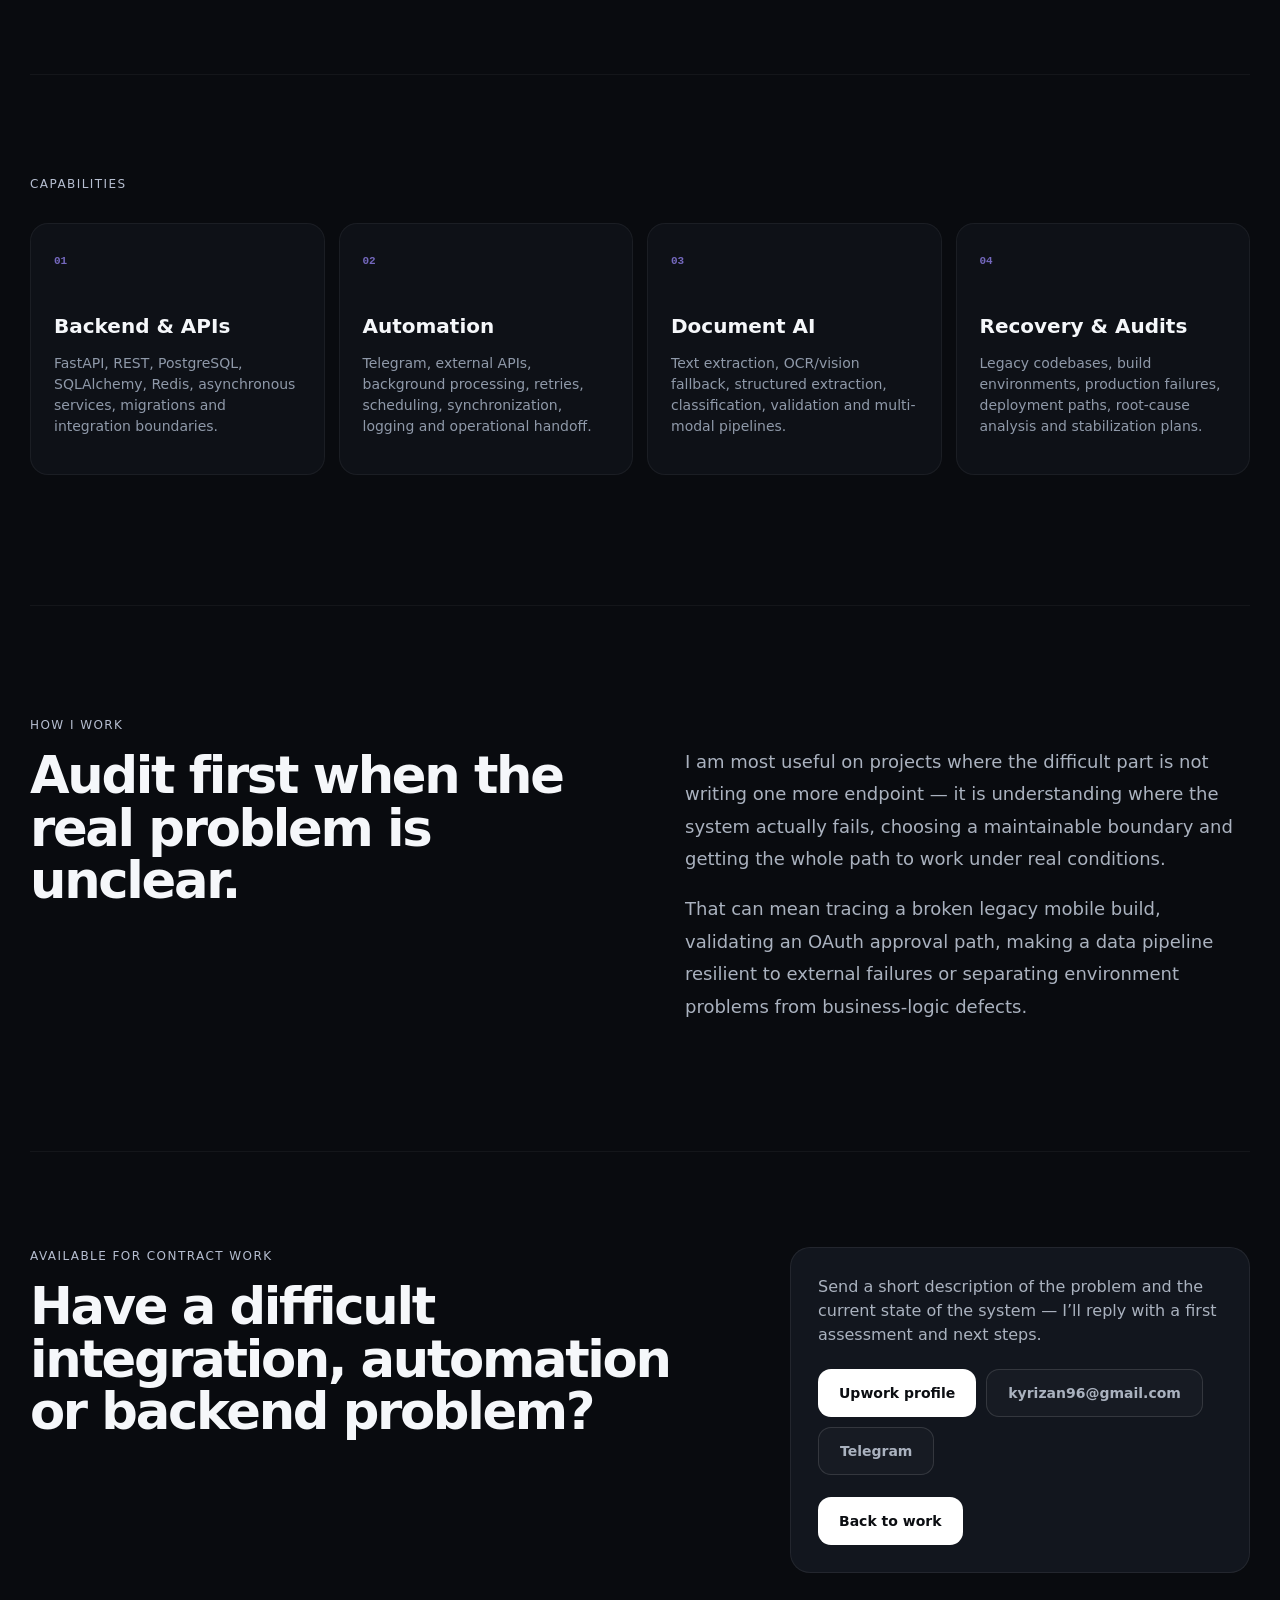
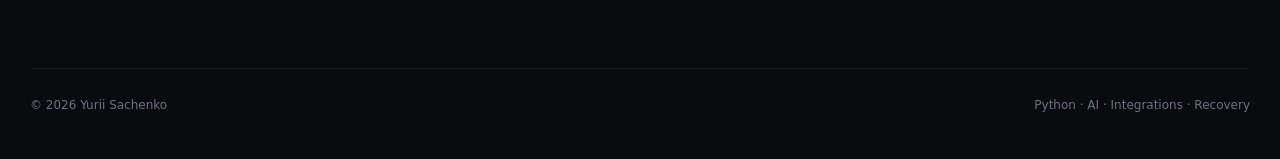
==== commit 0eb0abc2: "Add generated og:image and switch to summary_large_image assets/og-image.png is a 1200x630 render of" ====
--- a/index.html
+++ b/index.html
@@ -9,9 +9,14 @@
   <meta property="og:url" content="https://yurafreedom.github.io/yurii-engineering-portfolio/" />
   <meta property="og:title" content="Yurii Sachenko — Engineering Portfolio" />
   <meta property="og:description" content="Selected engineering work by Yurii Sachenko — Python backend, AI document processing, API integrations, automation and legacy recovery." />
-  <meta name="twitter:card" content="summary" />
+  <meta property="og:image" content="https://yurafreedom.github.io/yurii-engineering-portfolio/assets/og-image.png" />
+  <meta property="og:image:width" content="1200" />
+  <meta property="og:image:height" content="630" />
+  <meta property="og:image:alt" content="Yurii Sachenko — Python, AI, integrations and production systems." />
+  <meta name="twitter:card" content="summary_large_image" />
   <meta name="twitter:title" content="Yurii Sachenko — Engineering Portfolio" />
   <meta name="twitter:description" content="Selected engineering work by Yurii Sachenko — Python backend, AI document processing, API integrations, automation and legacy recovery." />
+  <meta name="twitter:image" content="https://yurafreedom.github.io/yurii-engineering-portfolio/assets/og-image.png" />
   <link rel="icon" type="image/svg+xml" href="assets/favicon.svg" />
   <link rel="stylesheet" href="styles.css" />
 </head>
@@ -151,21 +156,21 @@
         </div>
       </article>
 
-      <article class="project-card" data-tags="recovery backend" data-project="field-app">
-        <div class="project-cover generated-cover cover-field-app">
+      <article class="project-card" data-tags="recovery backend" data-project="ktrack">
+        <div class="project-cover generated-cover cover-ktrack">
           <div class="mobile-shell">
-            <div class="mobile-head"><span>Field App</span><small>Work Orders</small></div>
+            <div class="mobile-head"><span>KTrack</span><small>Work Orders</small></div>
             <div class="work-row"><i>PASS</i><span>iOS simulator build</span></div>
             <div class="work-row"><i>PASS</i><span>Azure slot2 API</span></div>
             <div class="work-row warn"><i>FAIL</i><span>Offline Work Orders</span></div>
             <div class="work-row warn"><i>CRASH</i><span>Production root cause</span></div>
           </div>
           <div class="diagnostic-lines"><span>Xamarin.Forms</span><span>iOS</span><span>Azure</span><span>Offline Sync</span></div>
-          <div class="cover-footer"><b>Legacy Xamarin.Forms Field App</b><span>Recovery & Validation</span></div>
+          <div class="cover-footer"><b>KTrack Mobile</b><span>Recovery & Validation</span></div>
         </div>
         <div class="project-card-body">
           <div class="card-meta"><span>Legacy Recovery</span><span>Xamarin / iOS</span></div>
-          <h3>Legacy Xamarin.Forms Field App — iOS Recovery & Production Audit</h3>
+          <h3>KTrack Mobile — iOS Recovery & Production Audit</h3>
           <p>Recovered the iOS build path, deployed the backend to Azure, validated Work Orders and isolated production crash/offline-sync failures.</p>
           <button class="text-link open-project">View case <span>↗</span></button>
         </div>
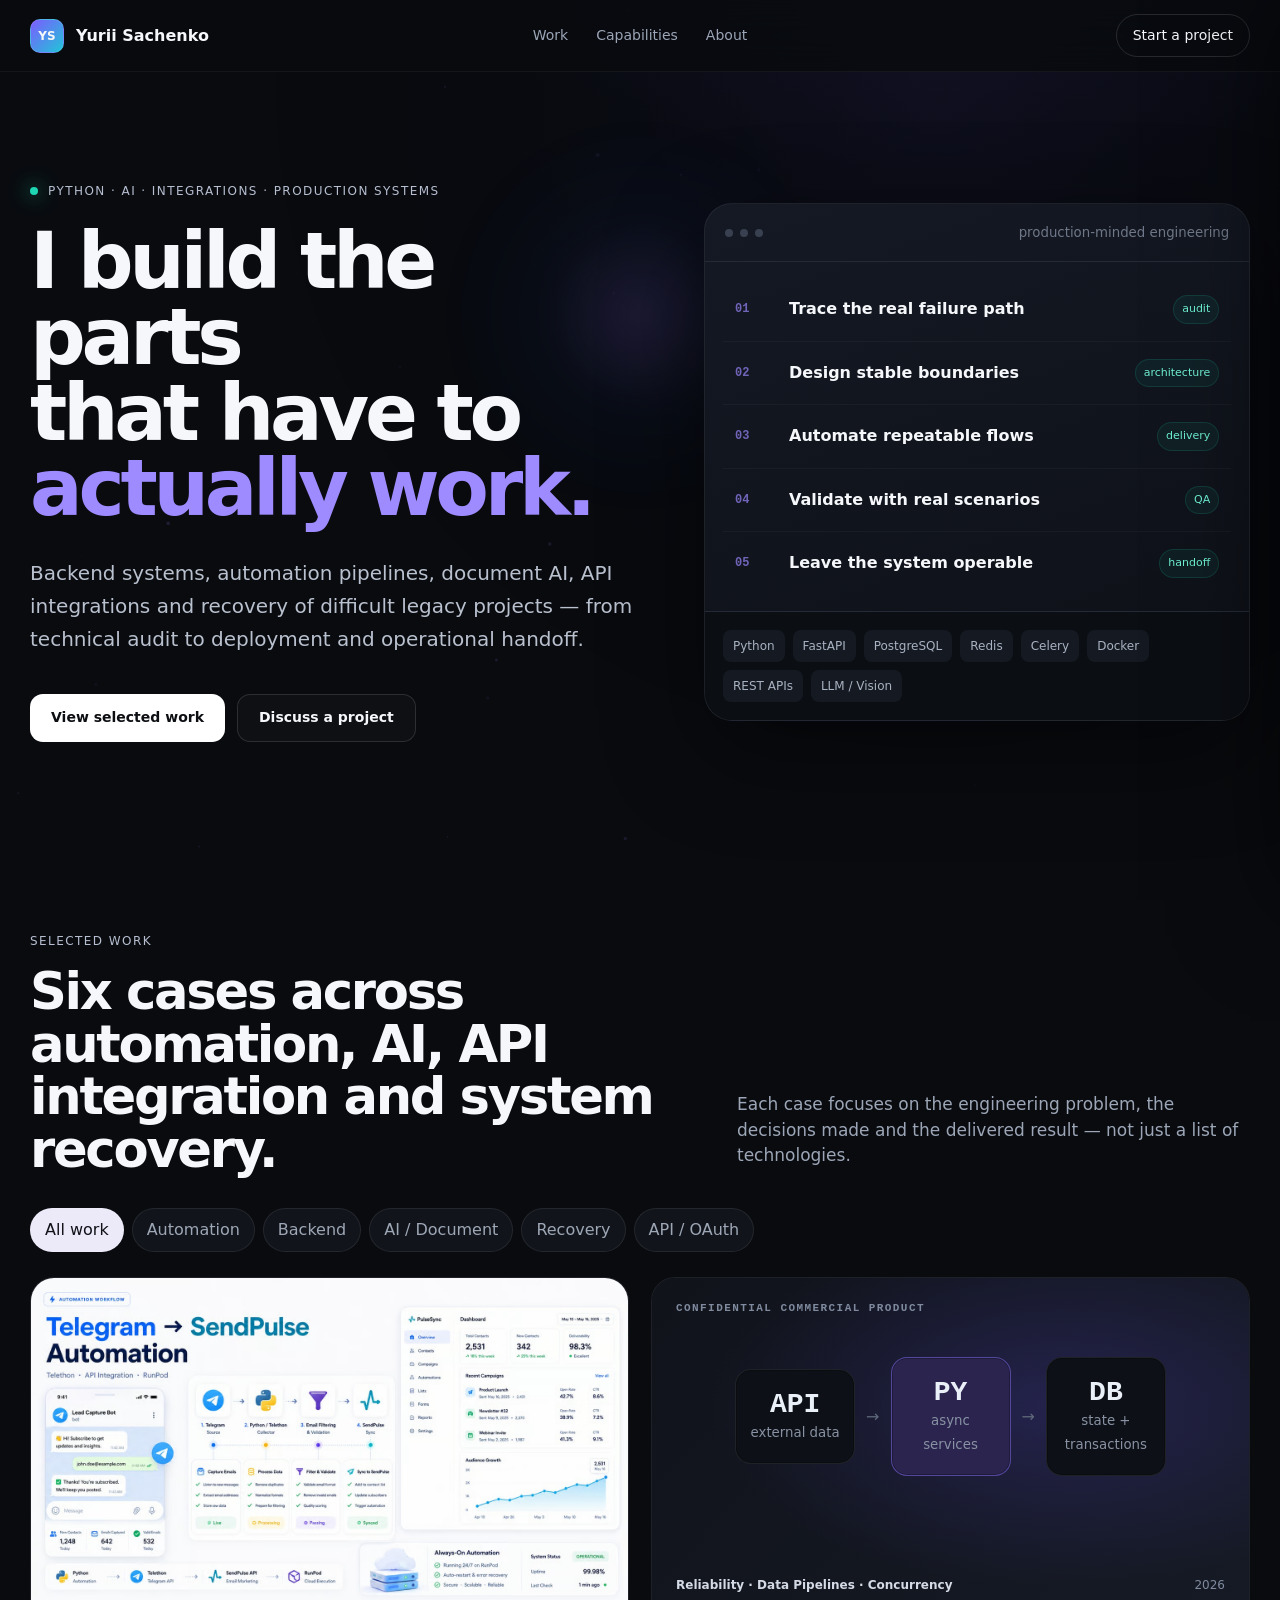
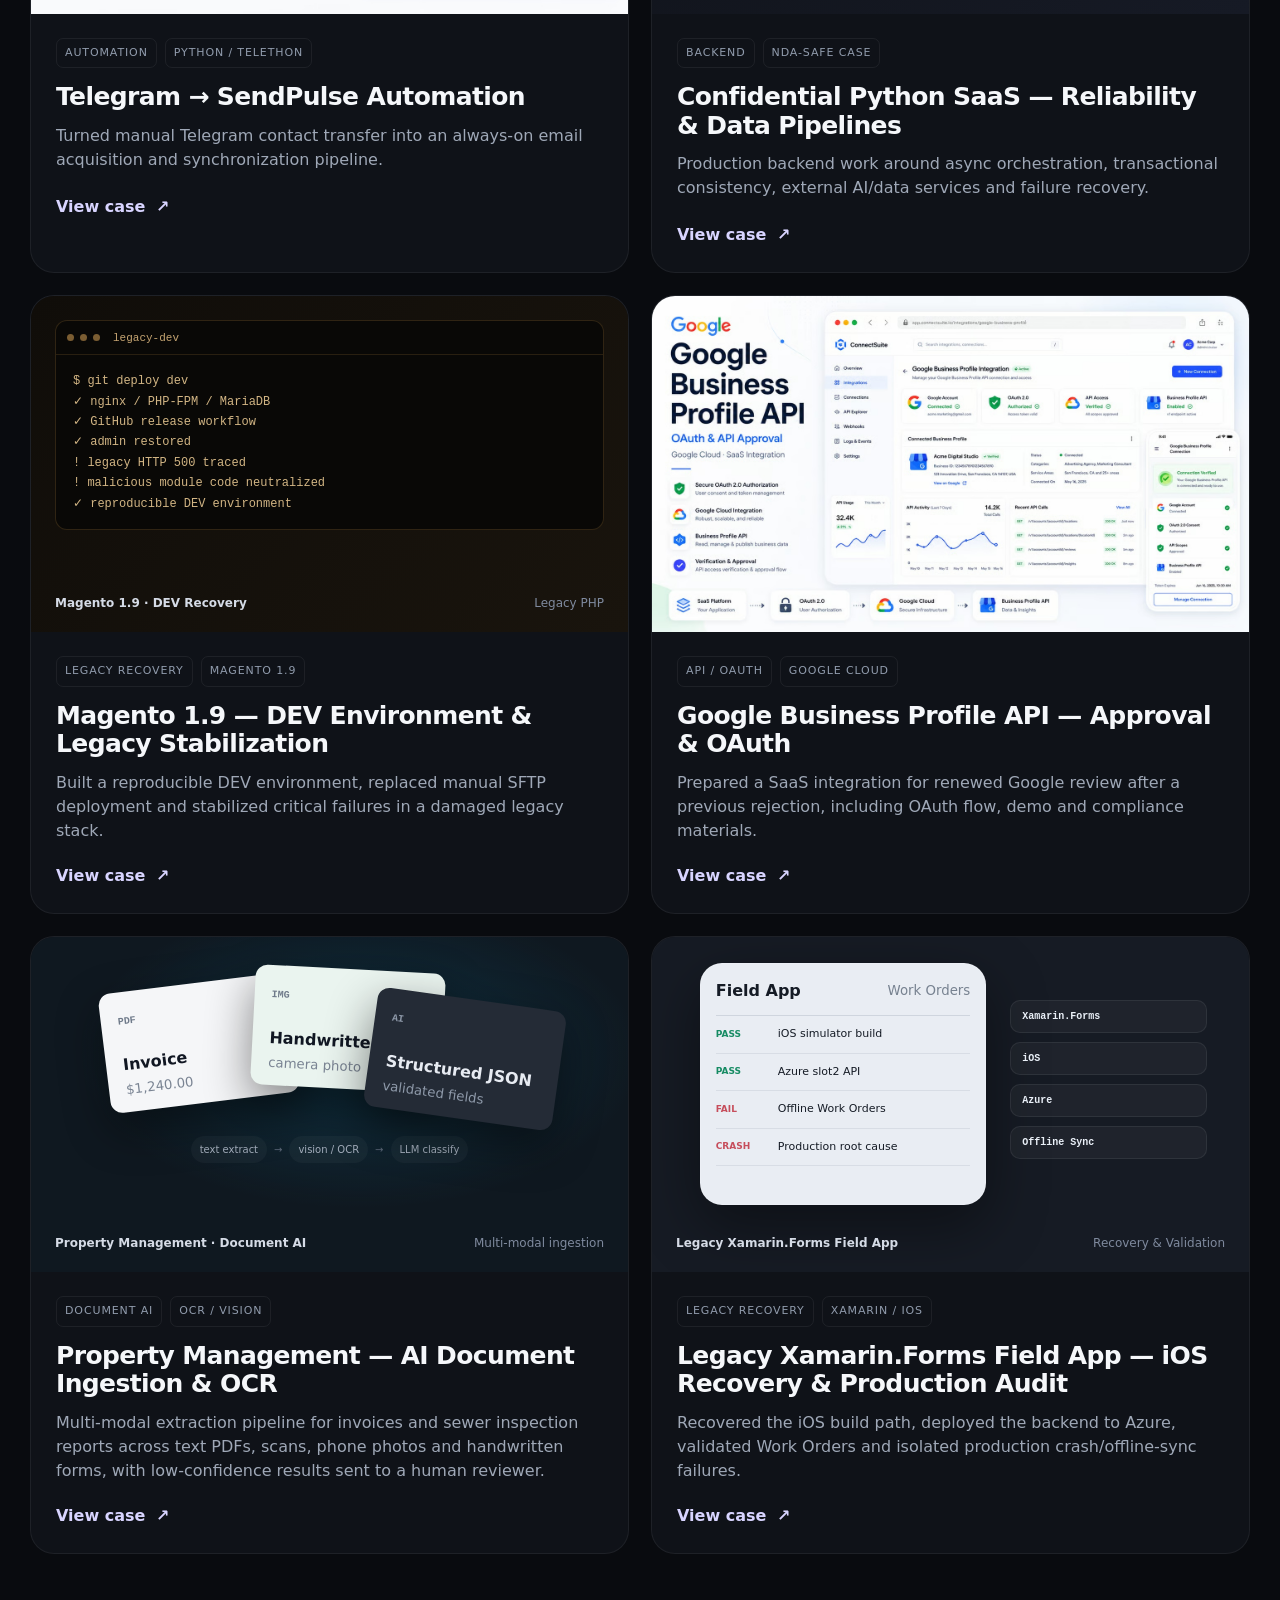
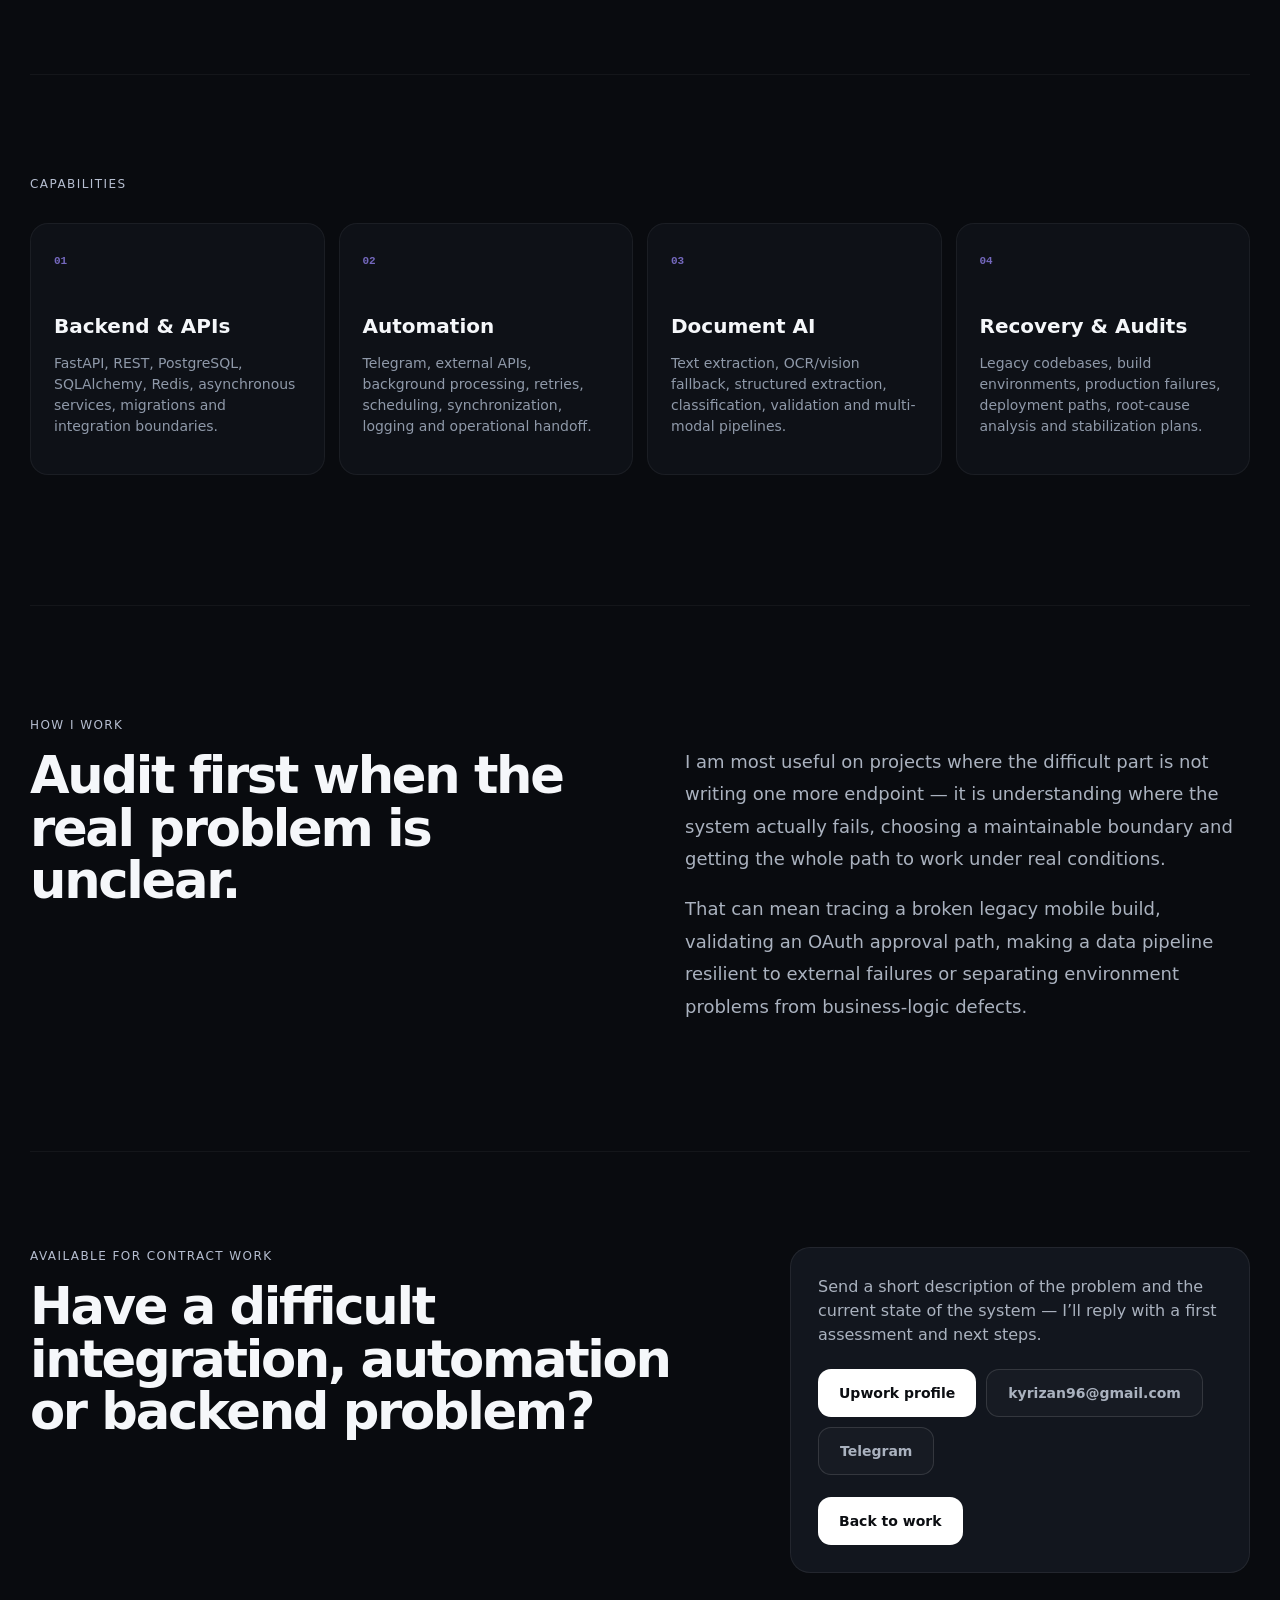
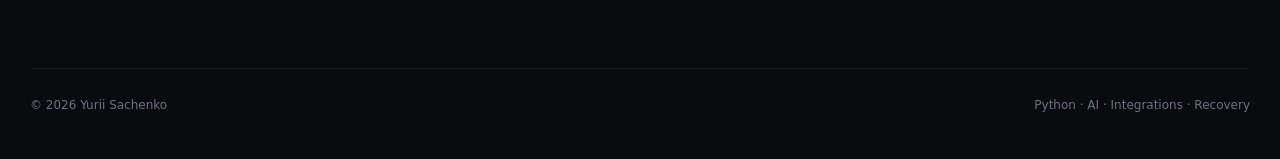
==== commit 7a457dee: "Add generated og:image and switch to summary_large_image assets/og-image.png is a 1200x630 render of" ====
--- a/index.html
+++ b/index.html
@@ -156,21 +156,21 @@
         </div>
       </article>
 
-      <article class="project-card" data-tags="recovery backend" data-project="ktrack">
-        <div class="project-cover generated-cover cover-ktrack">
+      <article class="project-card" data-tags="recovery backend" data-project="field-app">
+        <div class="project-cover generated-cover cover-field-app">
           <div class="mobile-shell">
-            <div class="mobile-head"><span>KTrack</span><small>Work Orders</small></div>
+            <div class="mobile-head"><span>Field App</span><small>Work Orders</small></div>
             <div class="work-row"><i>PASS</i><span>iOS simulator build</span></div>
             <div class="work-row"><i>PASS</i><span>Azure slot2 API</span></div>
             <div class="work-row warn"><i>FAIL</i><span>Offline Work Orders</span></div>
             <div class="work-row warn"><i>CRASH</i><span>Production root cause</span></div>
           </div>
           <div class="diagnostic-lines"><span>Xamarin.Forms</span><span>iOS</span><span>Azure</span><span>Offline Sync</span></div>
-          <div class="cover-footer"><b>KTrack Mobile</b><span>Recovery & Validation</span></div>
+          <div class="cover-footer"><b>Legacy Xamarin.Forms Field App</b><span>Recovery & Validation</span></div>
         </div>
         <div class="project-card-body">
           <div class="card-meta"><span>Legacy Recovery</span><span>Xamarin / iOS</span></div>
-          <h3>KTrack Mobile — iOS Recovery & Production Audit</h3>
+          <h3>Legacy Xamarin.Forms Field App — iOS Recovery & Production Audit</h3>
           <p>Recovered the iOS build path, deployed the backend to Azure, validated Work Orders and isolated production crash/offline-sync failures.</p>
           <button class="text-link open-project">View case <span>↗</span></button>
         </div>
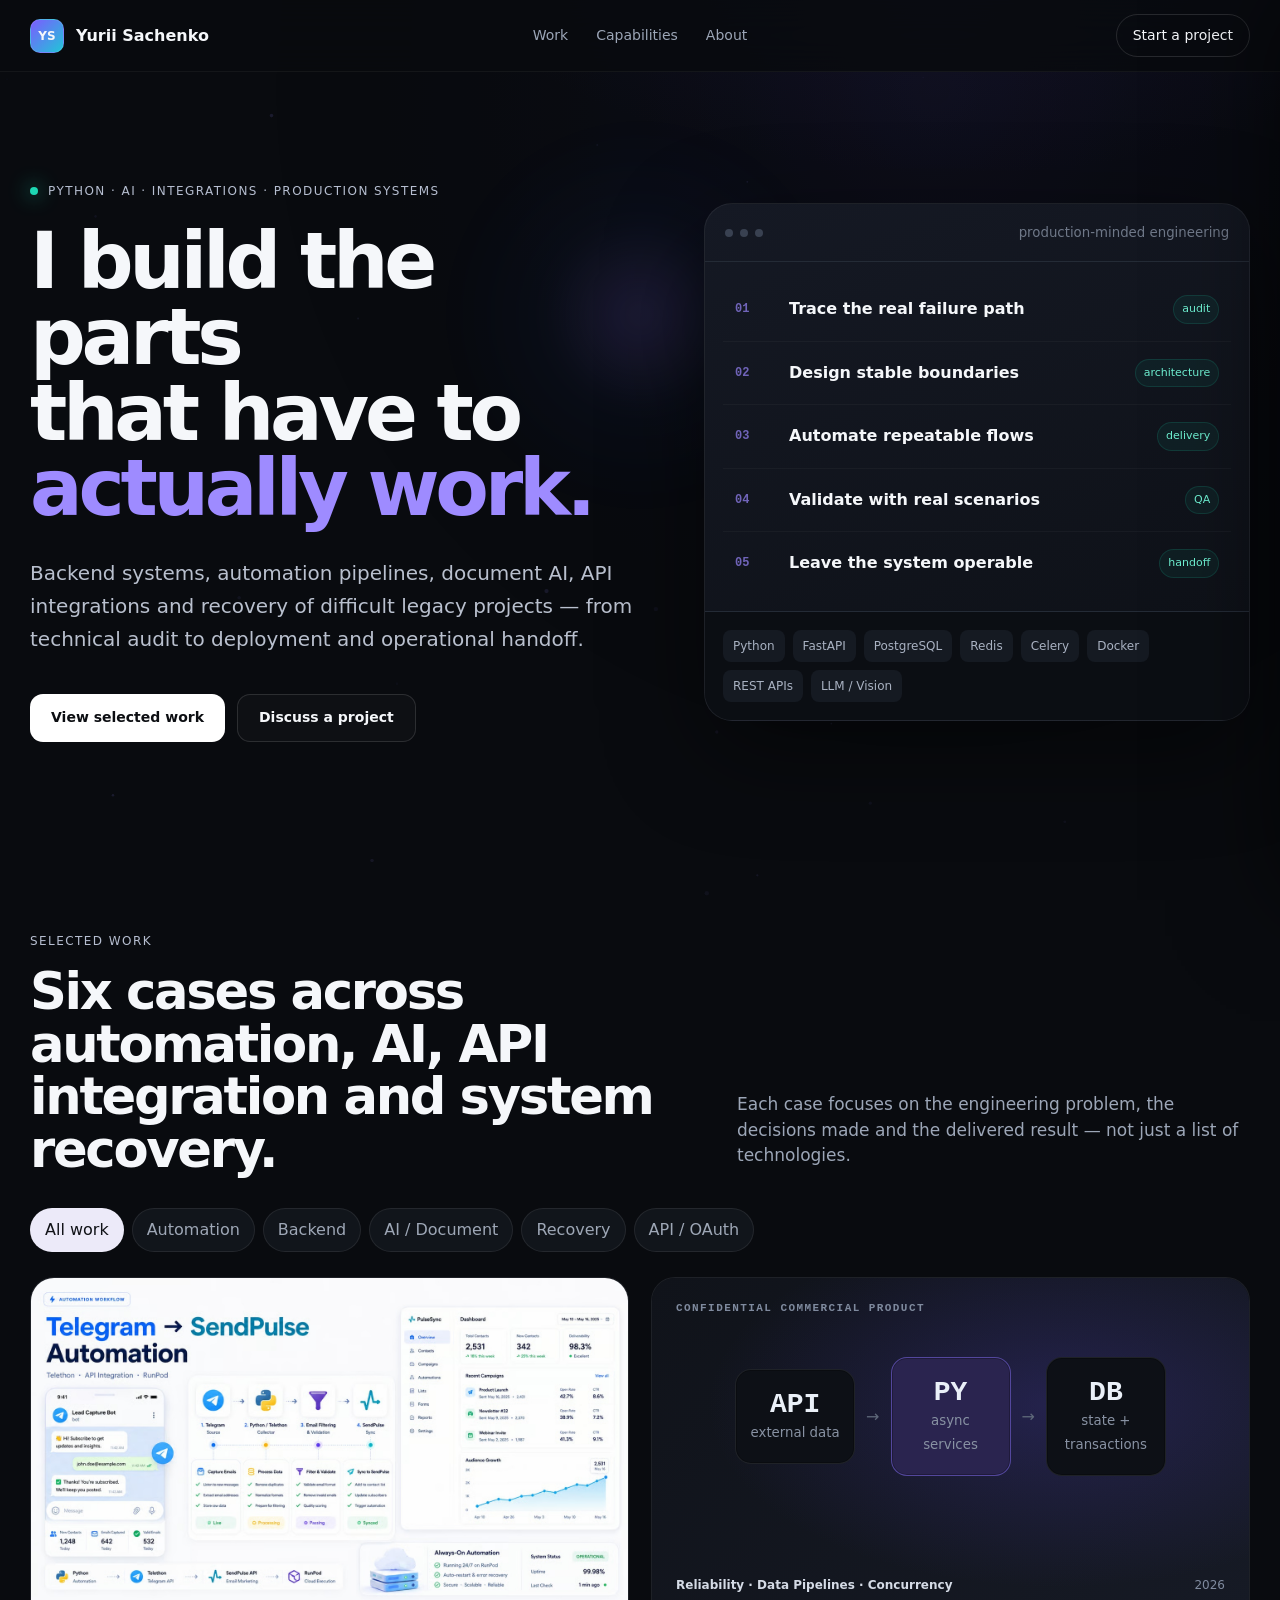
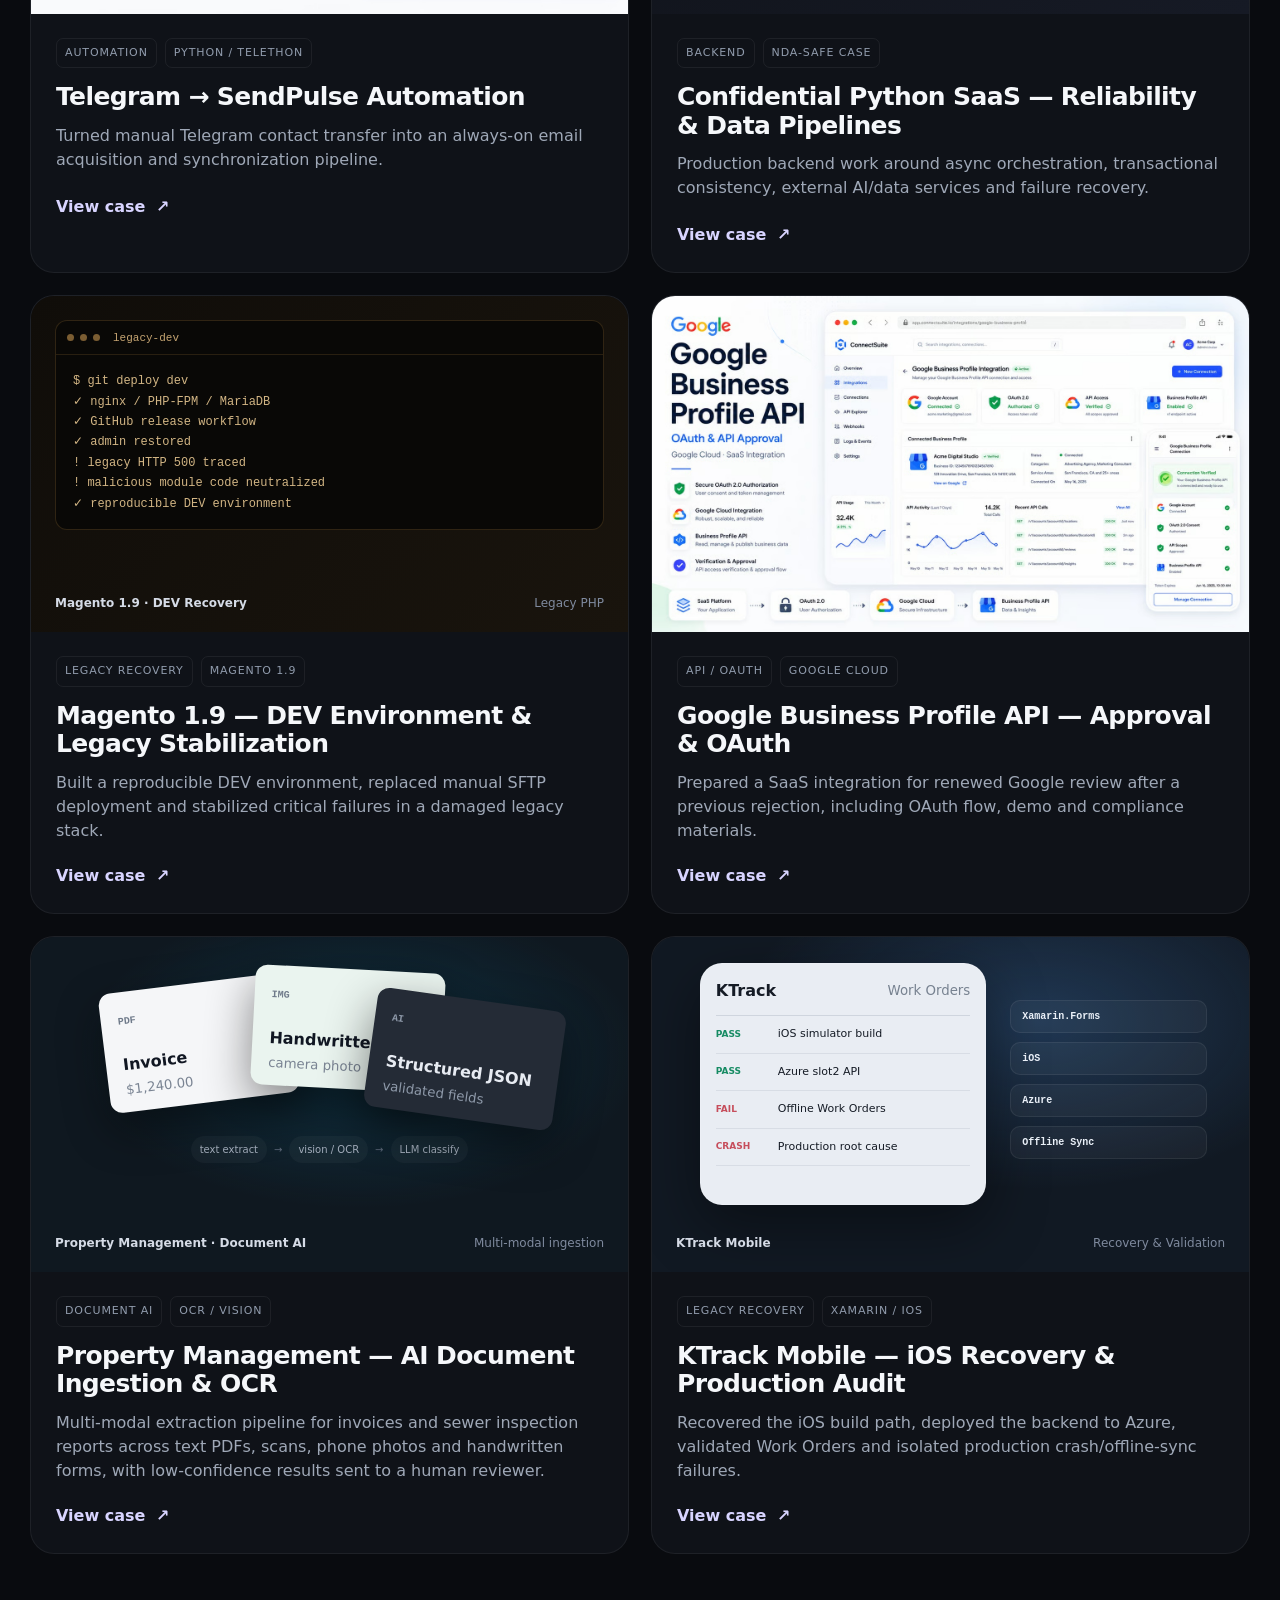
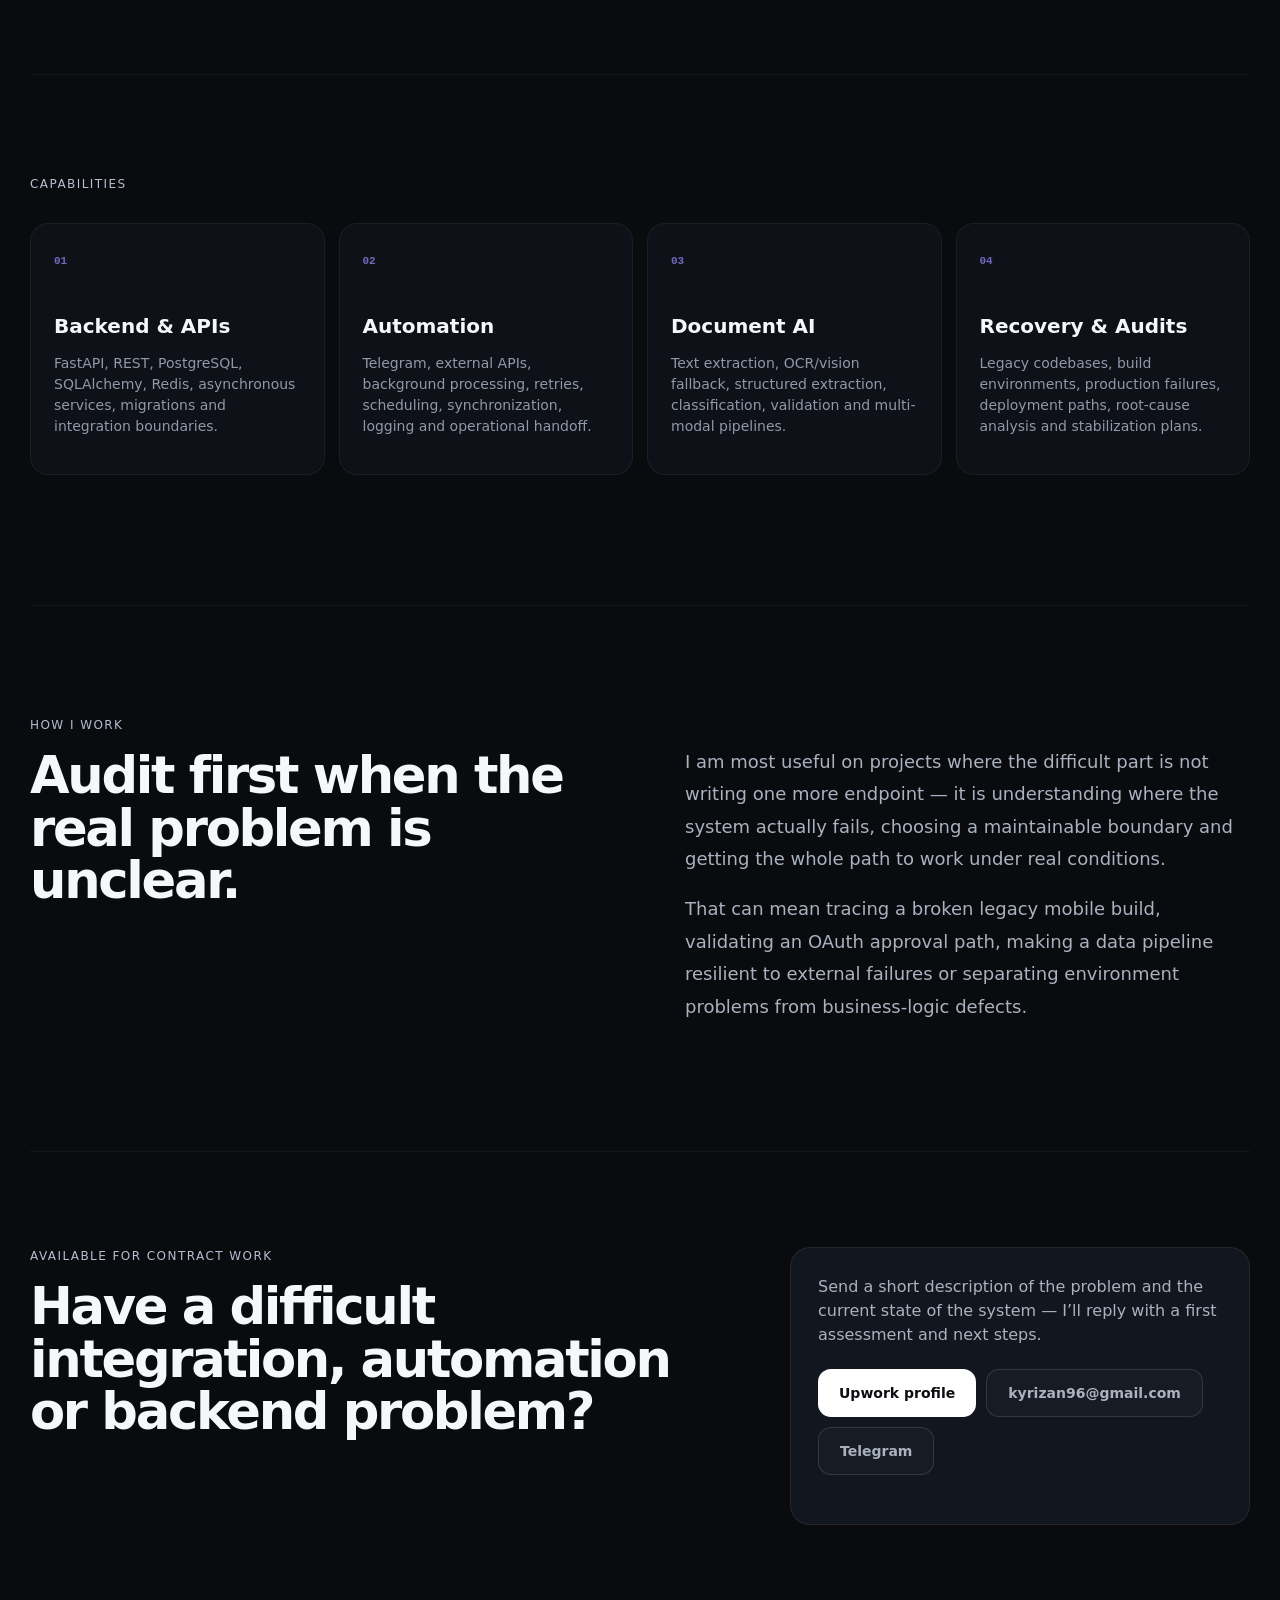
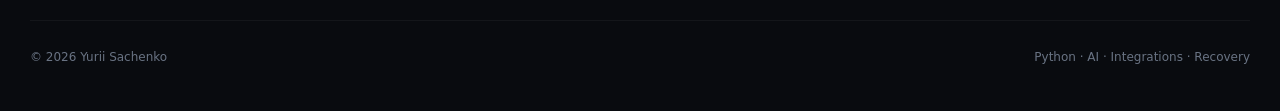
==== commit 4cbb4960: "Drop the "Back to work" button from the contact card It scrolled to #top and, as a second btn-primar" ====
--- a/index.html
+++ b/index.html
@@ -156,21 +156,21 @@
         </div>
       </article>
 
-      <article class="project-card" data-tags="recovery backend" data-project="field-app">
-        <div class="project-cover generated-cover cover-field-app">
+      <article class="project-card" data-tags="recovery backend" data-project="ktrack">
+        <div class="project-cover generated-cover cover-ktrack">
           <div class="mobile-shell">
-            <div class="mobile-head"><span>Field App</span><small>Work Orders</small></div>
+            <div class="mobile-head"><span>KTrack</span><small>Work Orders</small></div>
             <div class="work-row"><i>PASS</i><span>iOS simulator build</span></div>
             <div class="work-row"><i>PASS</i><span>Azure slot2 API</span></div>
             <div class="work-row warn"><i>FAIL</i><span>Offline Work Orders</span></div>
             <div class="work-row warn"><i>CRASH</i><span>Production root cause</span></div>
           </div>
           <div class="diagnostic-lines"><span>Xamarin.Forms</span><span>iOS</span><span>Azure</span><span>Offline Sync</span></div>
-          <div class="cover-footer"><b>Legacy Xamarin.Forms Field App</b><span>Recovery & Validation</span></div>
+          <div class="cover-footer"><b>KTrack Mobile</b><span>Recovery & Validation</span></div>
         </div>
         <div class="project-card-body">
           <div class="card-meta"><span>Legacy Recovery</span><span>Xamarin / iOS</span></div>
-          <h3>Legacy Xamarin.Forms Field App — iOS Recovery & Production Audit</h3>
+          <h3>KTrack Mobile — iOS Recovery & Production Audit</h3>
           <p>Recovered the iOS build path, deployed the backend to Azure, validated Work Orders and isolated production crash/offline-sync failures.</p>
           <button class="text-link open-project">View case <span>↗</span></button>
         </div>
@@ -210,7 +210,6 @@
           <a class="btn btn-ghost" href="mailto:kyrizan96@gmail.com">kyrizan96@gmail.com</a>
           <a class="btn btn-ghost" href="https://telegram.me/yurii_sachenko" target="_blank" rel="noopener noreferrer">Telegram</a>
         </div>
-        <a class="btn btn-primary" href="#top">Back to work</a>
       </div>
     </section>
   </main>
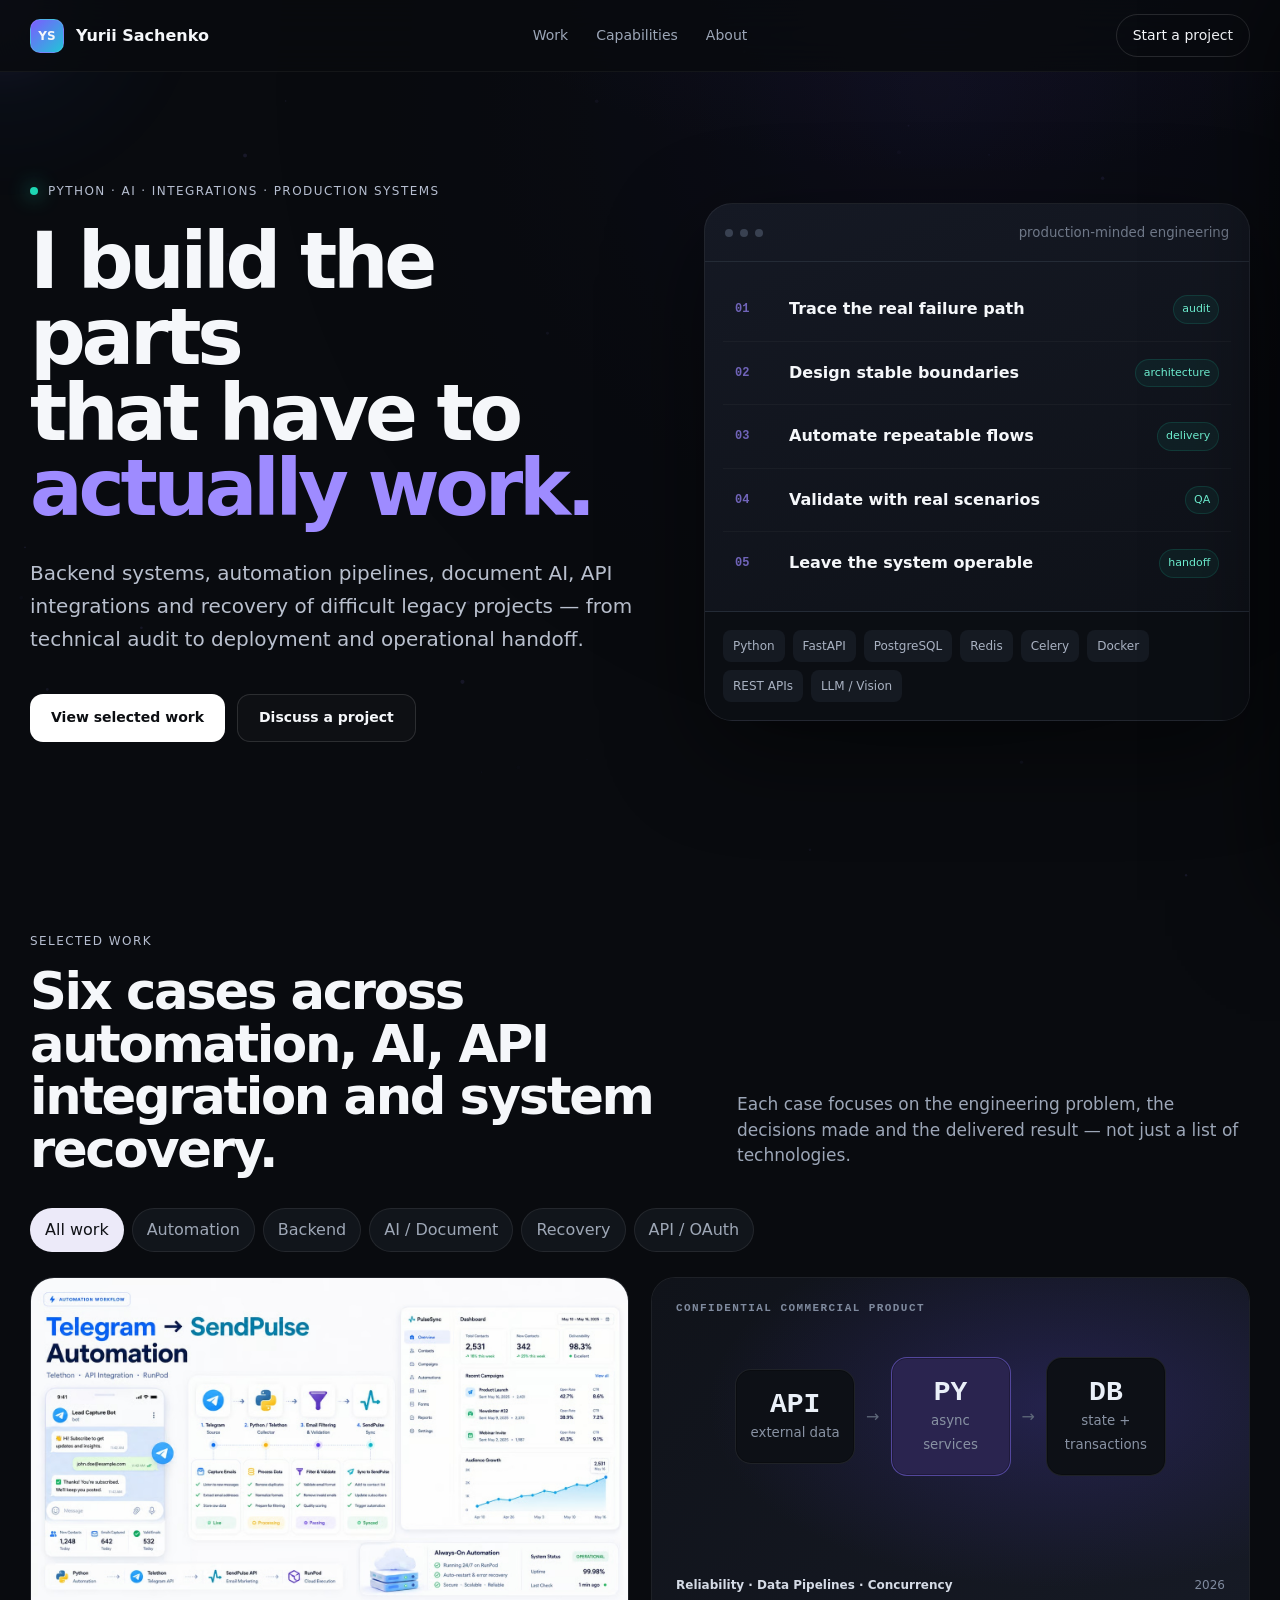
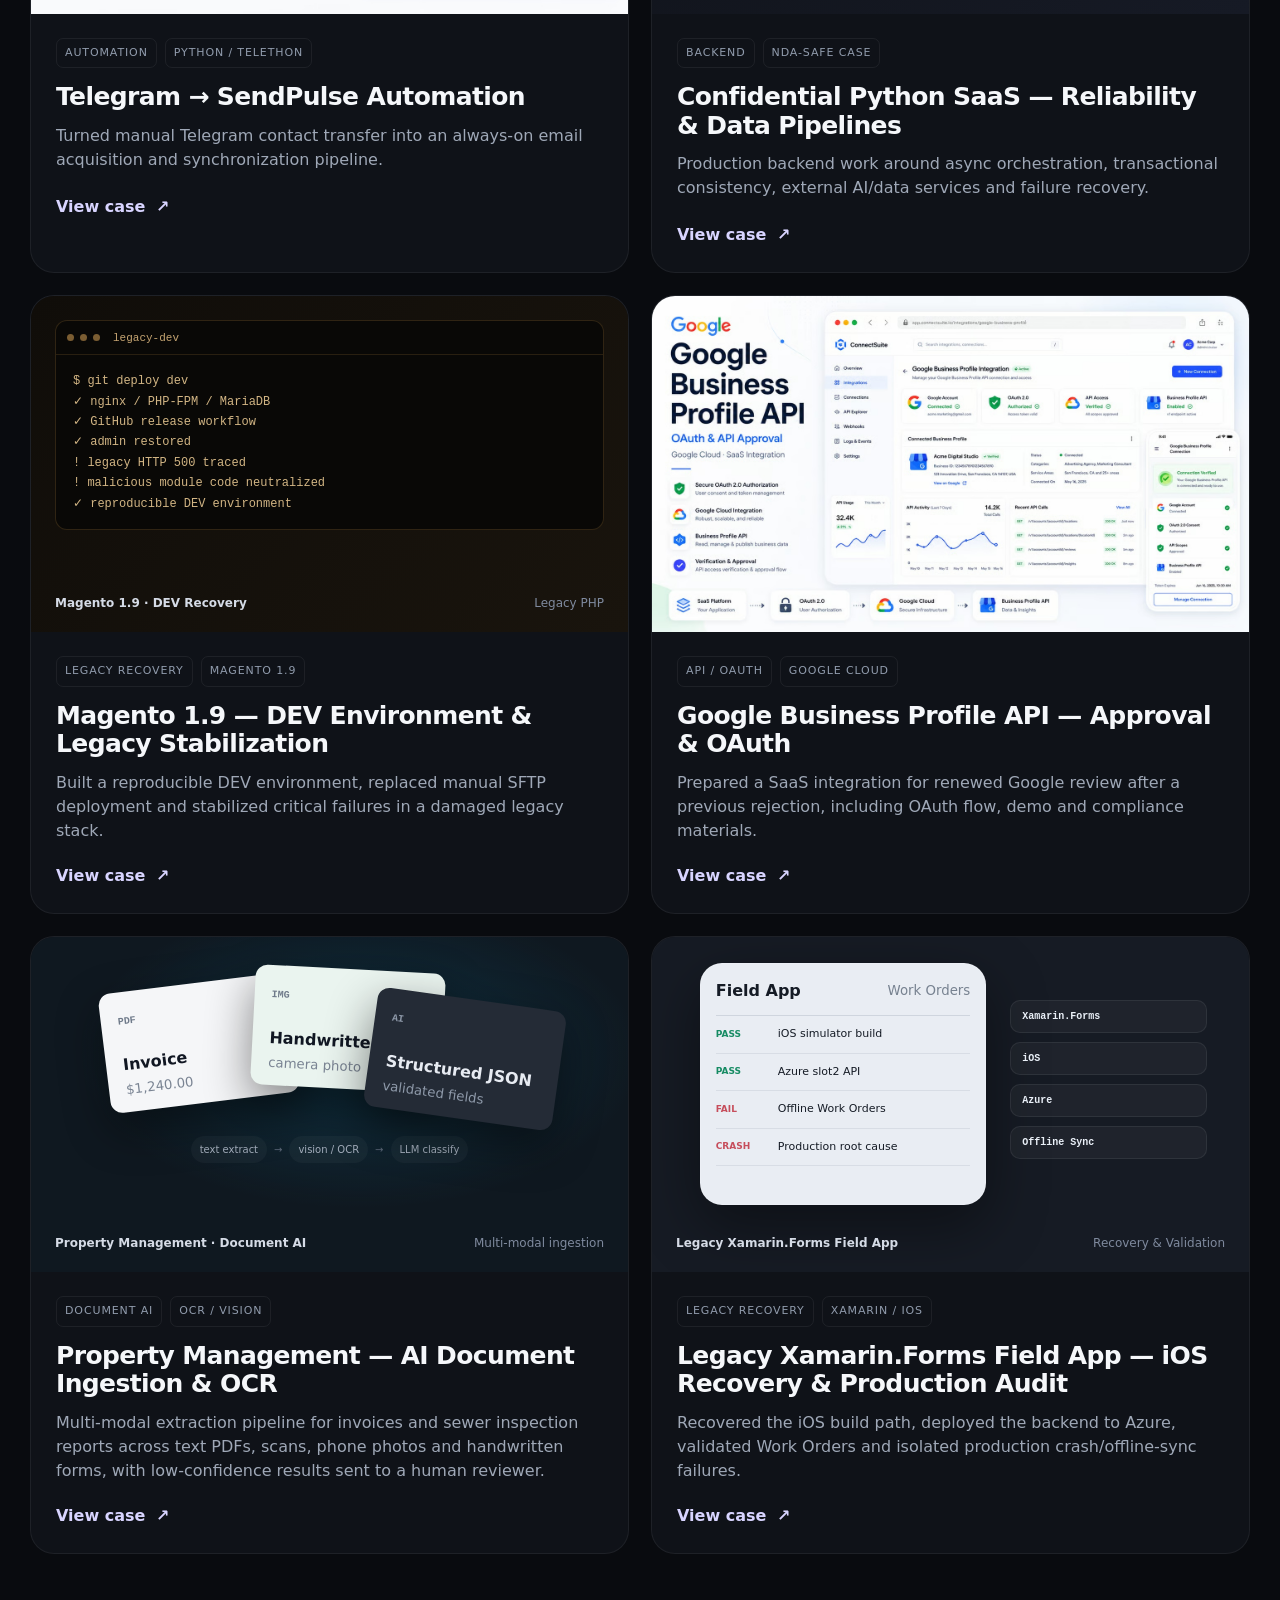
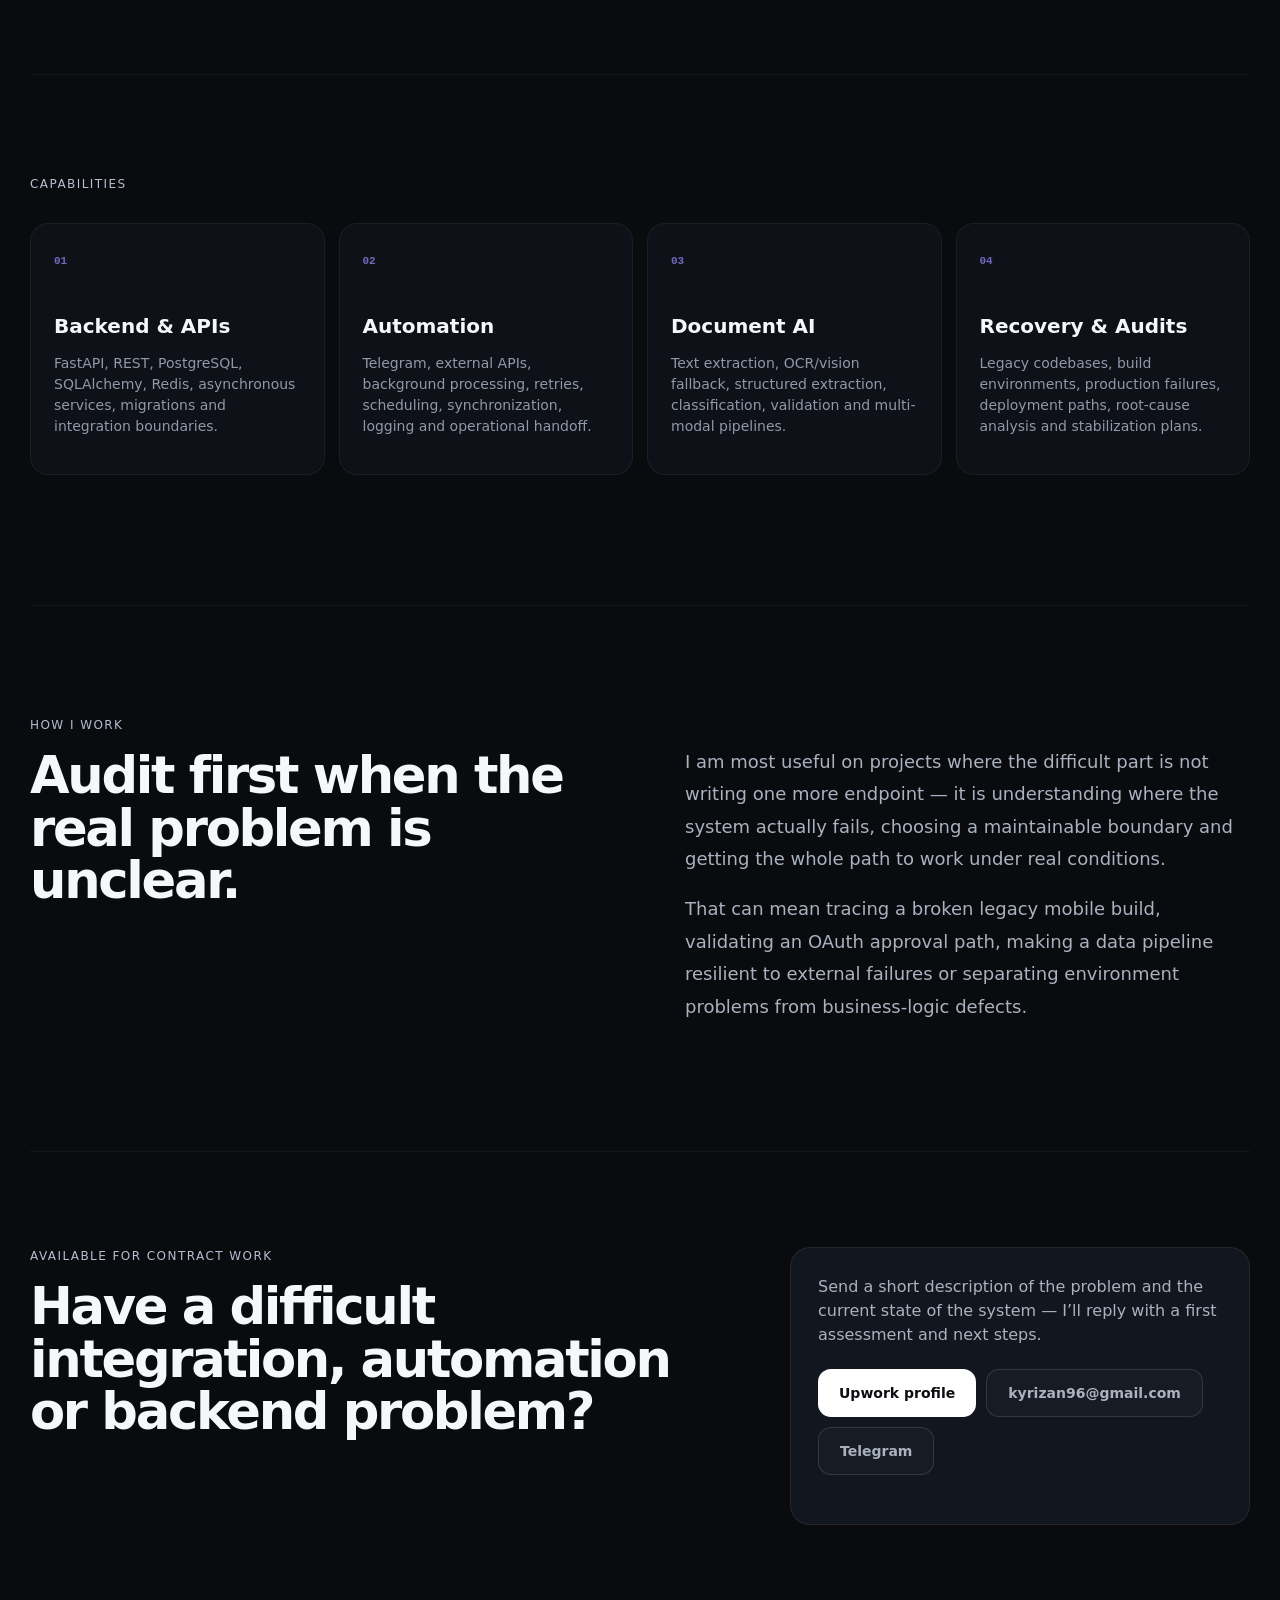
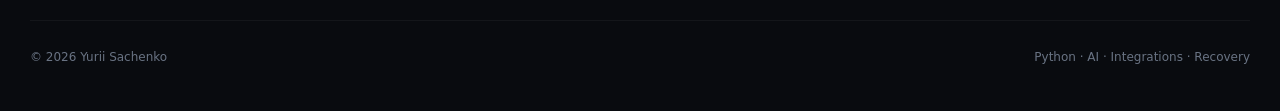
==== commit b9c43594: "Drop the "Back to work" button from the contact card It scrolled to #top and, as a second btn-primar" ====
--- a/index.html
+++ b/index.html
@@ -156,21 +156,21 @@
         </div>
       </article>
 
-      <article class="project-card" data-tags="recovery backend" data-project="ktrack">
-        <div class="project-cover generated-cover cover-ktrack">
+      <article class="project-card" data-tags="recovery backend" data-project="field-app">
+        <div class="project-cover generated-cover cover-field-app">
           <div class="mobile-shell">
-            <div class="mobile-head"><span>KTrack</span><small>Work Orders</small></div>
+            <div class="mobile-head"><span>Field App</span><small>Work Orders</small></div>
             <div class="work-row"><i>PASS</i><span>iOS simulator build</span></div>
             <div class="work-row"><i>PASS</i><span>Azure slot2 API</span></div>
             <div class="work-row warn"><i>FAIL</i><span>Offline Work Orders</span></div>
             <div class="work-row warn"><i>CRASH</i><span>Production root cause</span></div>
           </div>
           <div class="diagnostic-lines"><span>Xamarin.Forms</span><span>iOS</span><span>Azure</span><span>Offline Sync</span></div>
-          <div class="cover-footer"><b>KTrack Mobile</b><span>Recovery & Validation</span></div>
+          <div class="cover-footer"><b>Legacy Xamarin.Forms Field App</b><span>Recovery & Validation</span></div>
         </div>
         <div class="project-card-body">
           <div class="card-meta"><span>Legacy Recovery</span><span>Xamarin / iOS</span></div>
-          <h3>KTrack Mobile — iOS Recovery & Production Audit</h3>
+          <h3>Legacy Xamarin.Forms Field App — iOS Recovery & Production Audit</h3>
           <p>Recovered the iOS build path, deployed the backend to Azure, validated Work Orders and isolated production crash/offline-sync failures.</p>
           <button class="text-link open-project">View case <span>↗</span></button>
         </div>
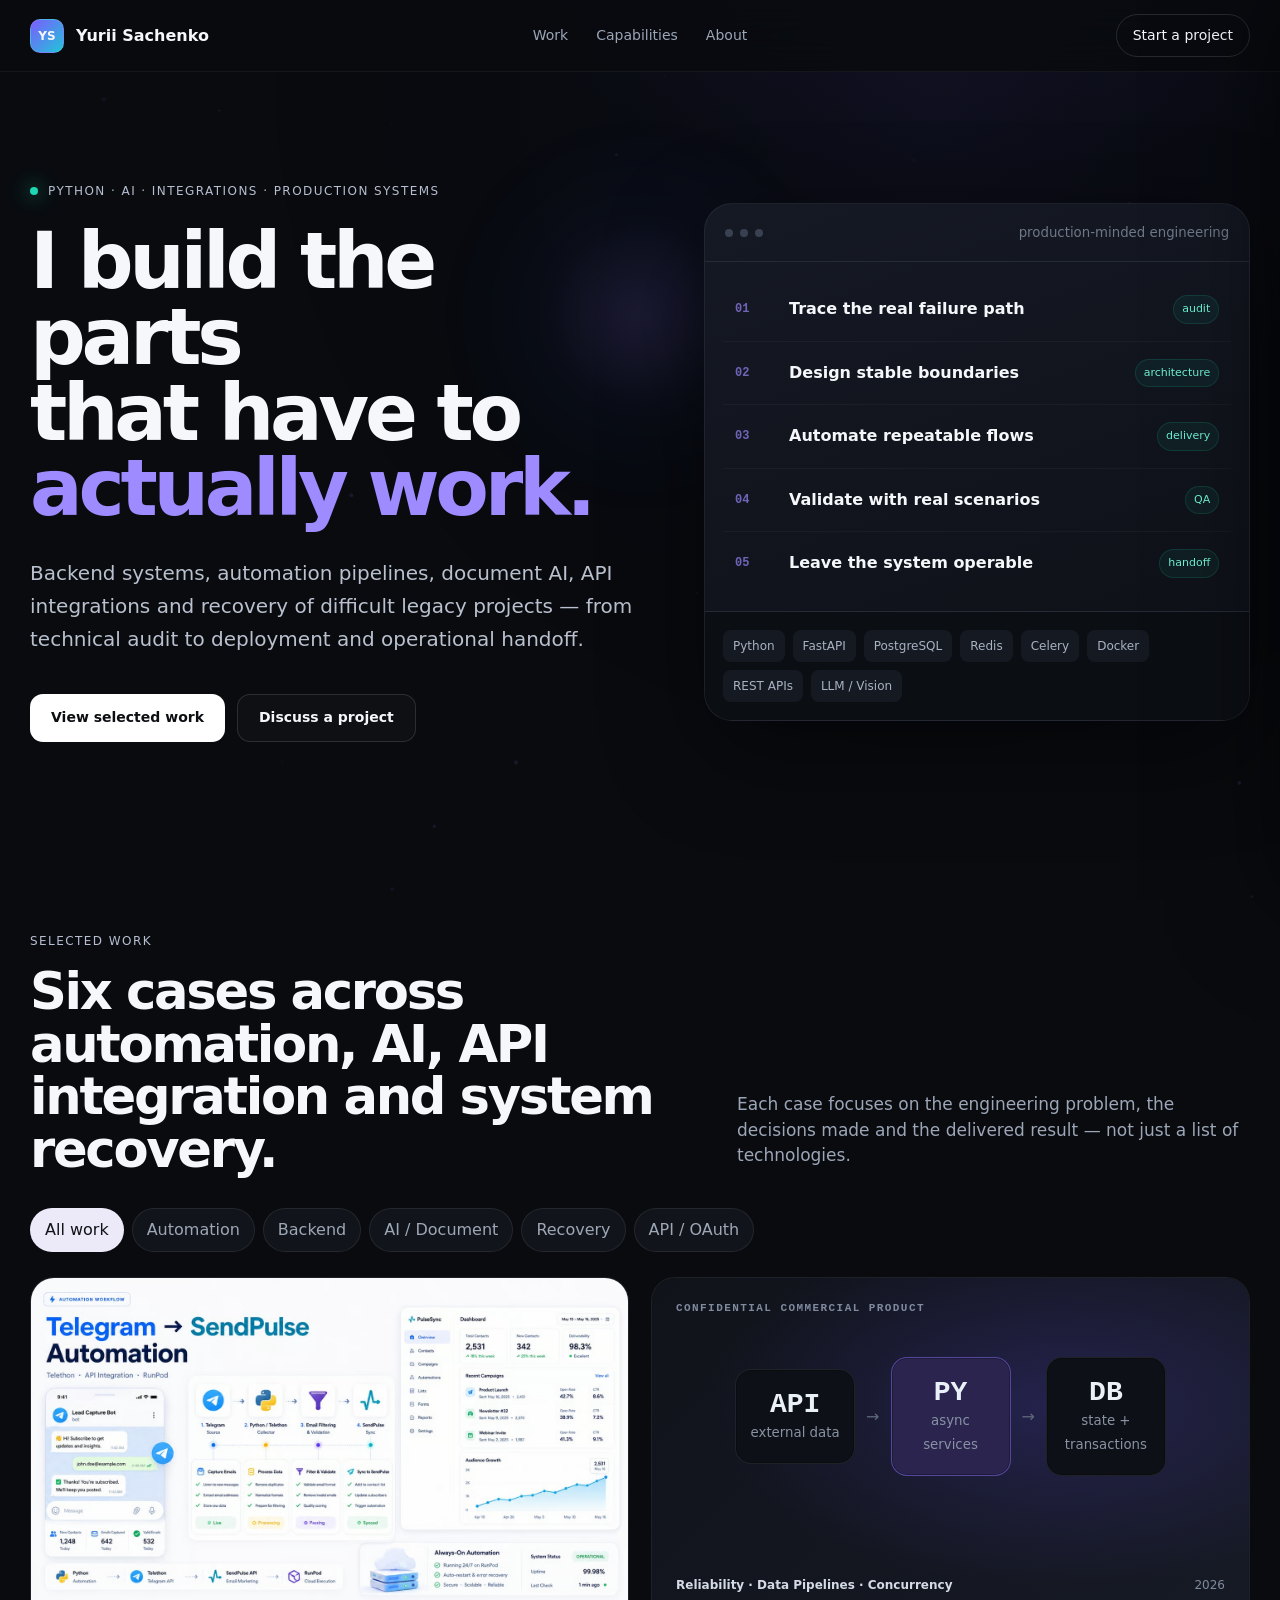
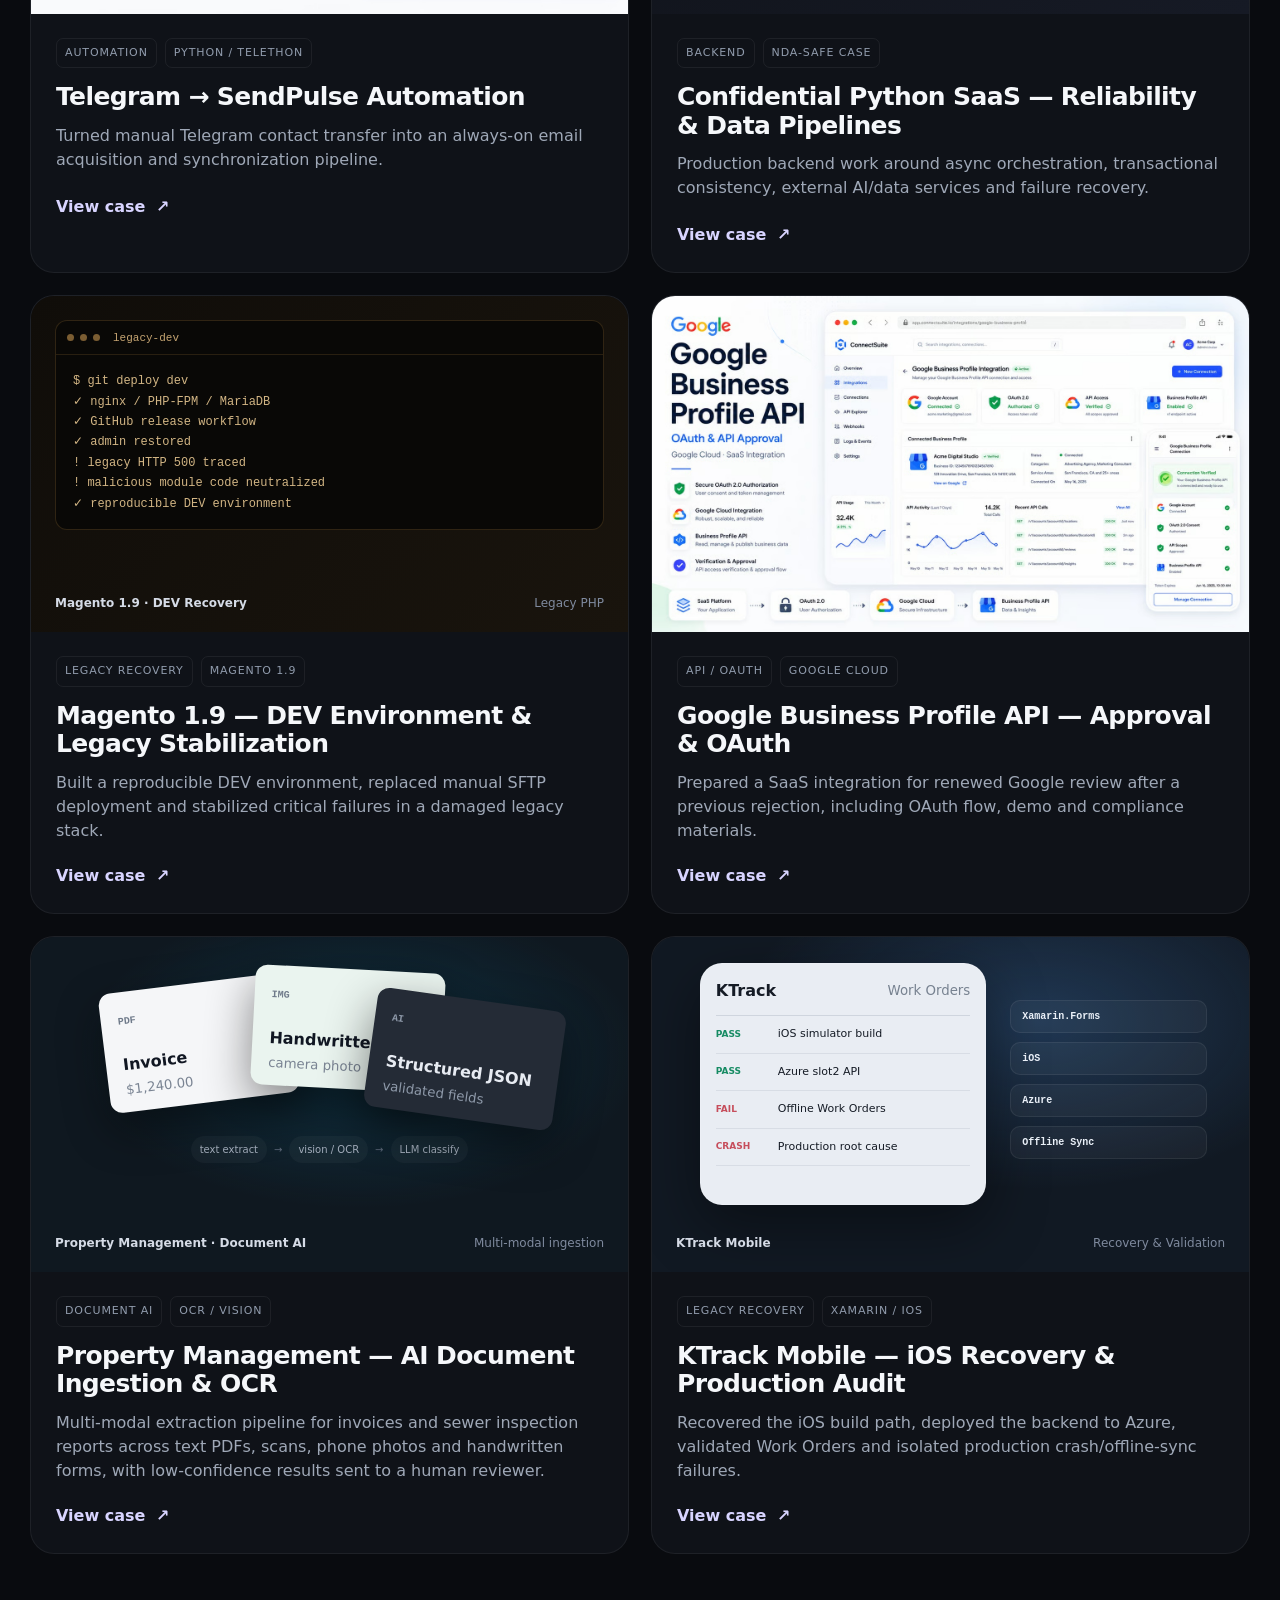
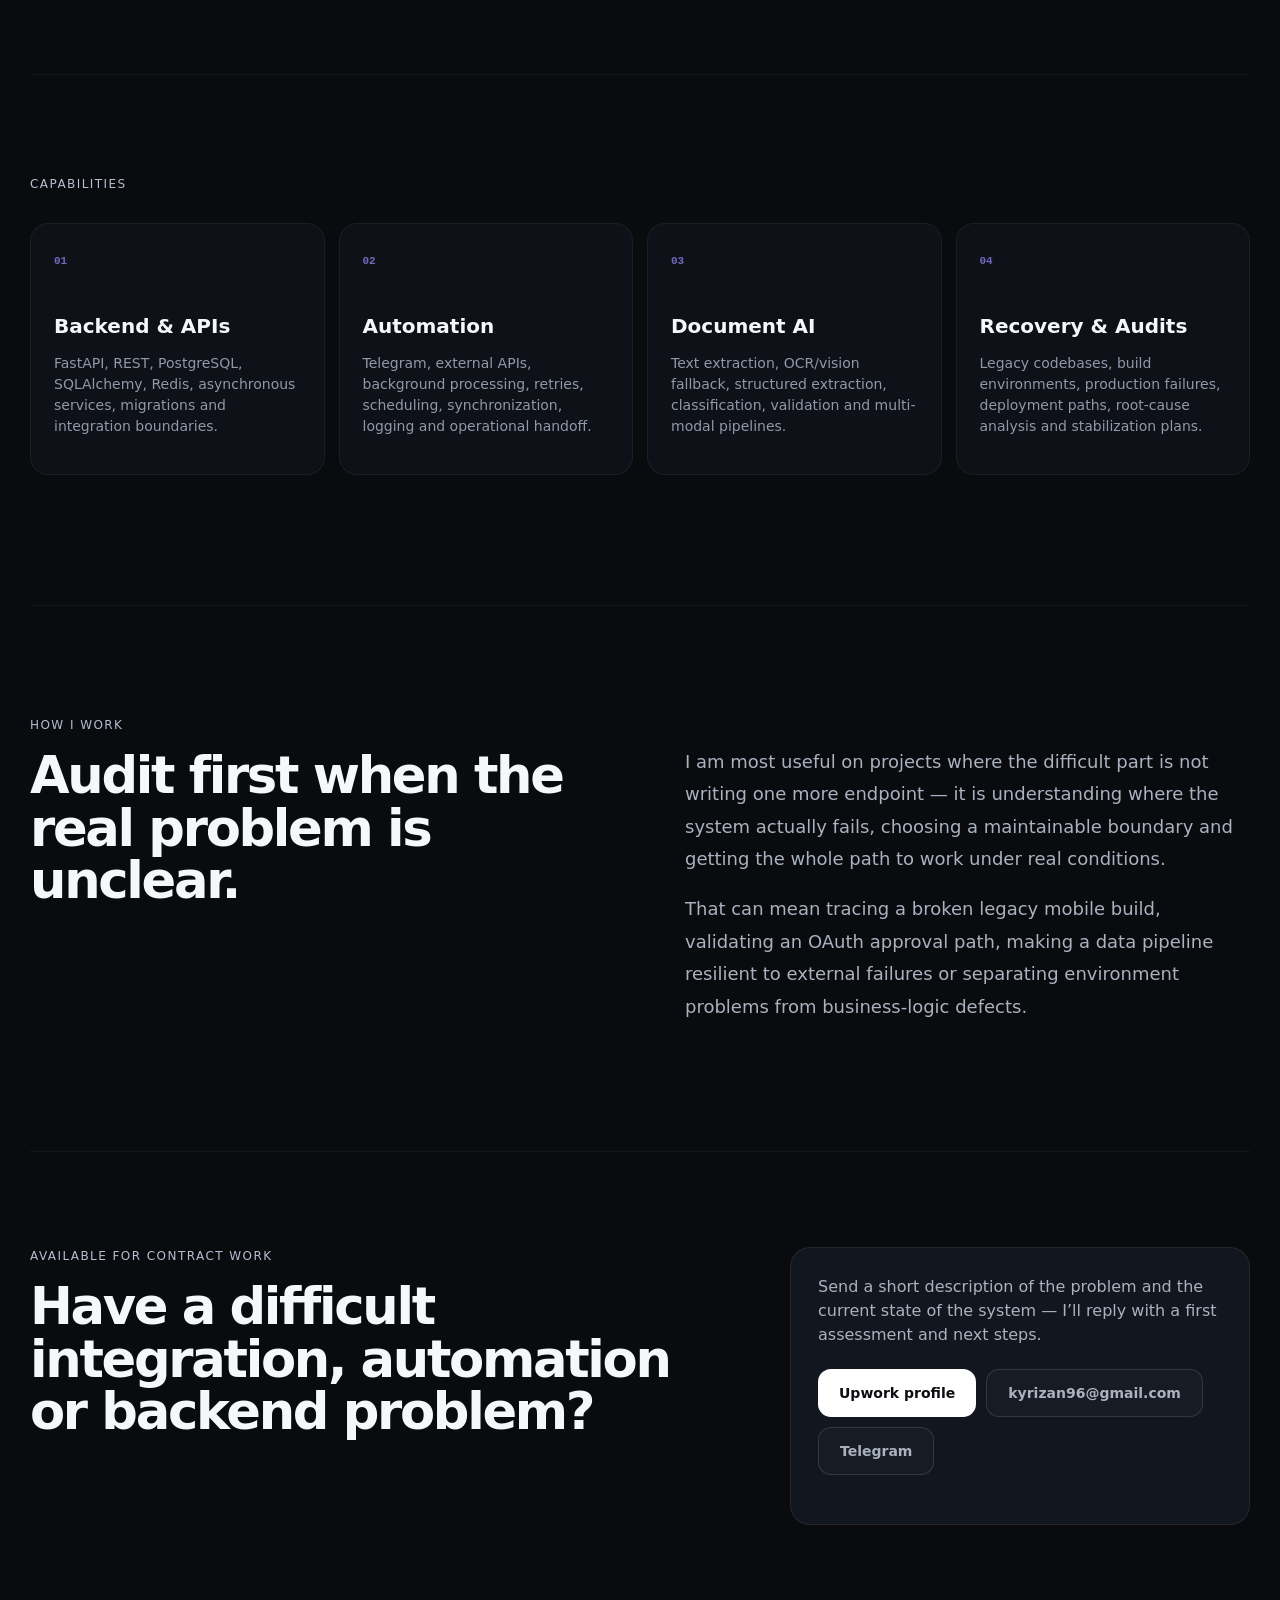
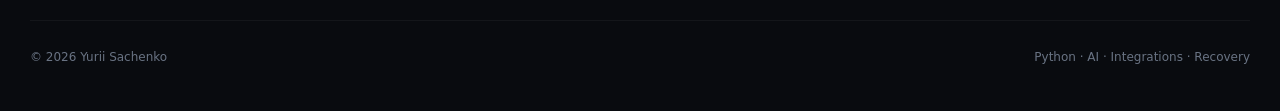
==== commit 23e525a3: "Anonymise document AI case, add contacts, favicon, OG image" ====
--- a/index.html
+++ b/index.html
@@ -156,21 +156,21 @@
         </div>
       </article>
 
-      <article class="project-card" data-tags="recovery backend" data-project="field-app">
-        <div class="project-cover generated-cover cover-field-app">
+      <article class="project-card" data-tags="recovery backend" data-project="ktrack">
+        <div class="project-cover generated-cover cover-ktrack">
           <div class="mobile-shell">
-            <div class="mobile-head"><span>Field App</span><small>Work Orders</small></div>
+            <div class="mobile-head"><span>KTrack</span><small>Work Orders</small></div>
             <div class="work-row"><i>PASS</i><span>iOS simulator build</span></div>
             <div class="work-row"><i>PASS</i><span>Azure slot2 API</span></div>
             <div class="work-row warn"><i>FAIL</i><span>Offline Work Orders</span></div>
             <div class="work-row warn"><i>CRASH</i><span>Production root cause</span></div>
           </div>
           <div class="diagnostic-lines"><span>Xamarin.Forms</span><span>iOS</span><span>Azure</span><span>Offline Sync</span></div>
-          <div class="cover-footer"><b>Legacy Xamarin.Forms Field App</b><span>Recovery & Validation</span></div>
+          <div class="cover-footer"><b>KTrack Mobile</b><span>Recovery & Validation</span></div>
         </div>
         <div class="project-card-body">
           <div class="card-meta"><span>Legacy Recovery</span><span>Xamarin / iOS</span></div>
-          <h3>Legacy Xamarin.Forms Field App — iOS Recovery & Production Audit</h3>
+          <h3>KTrack Mobile — iOS Recovery & Production Audit</h3>
           <p>Recovered the iOS build path, deployed the backend to Azure, validated Work Orders and isolated production crash/offline-sync failures.</p>
           <button class="text-link open-project">View case <span>↗</span></button>
         </div>
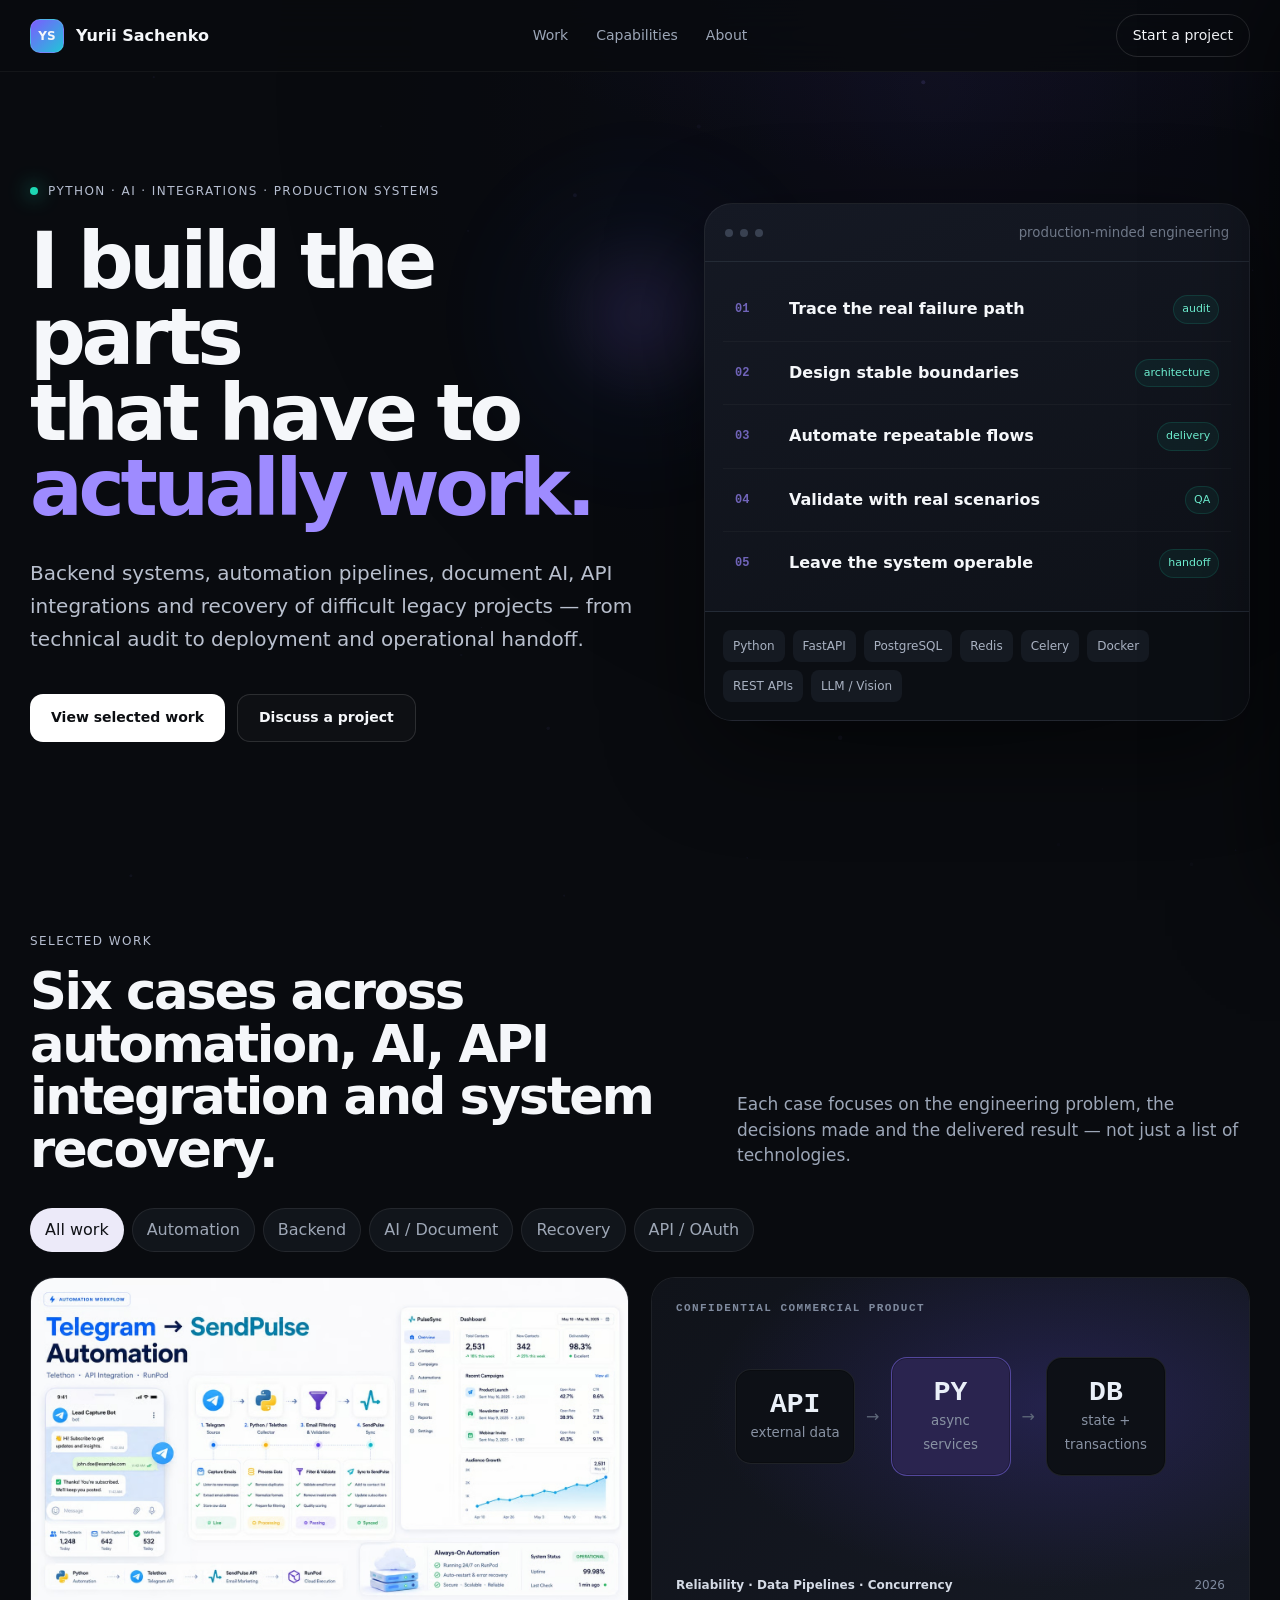
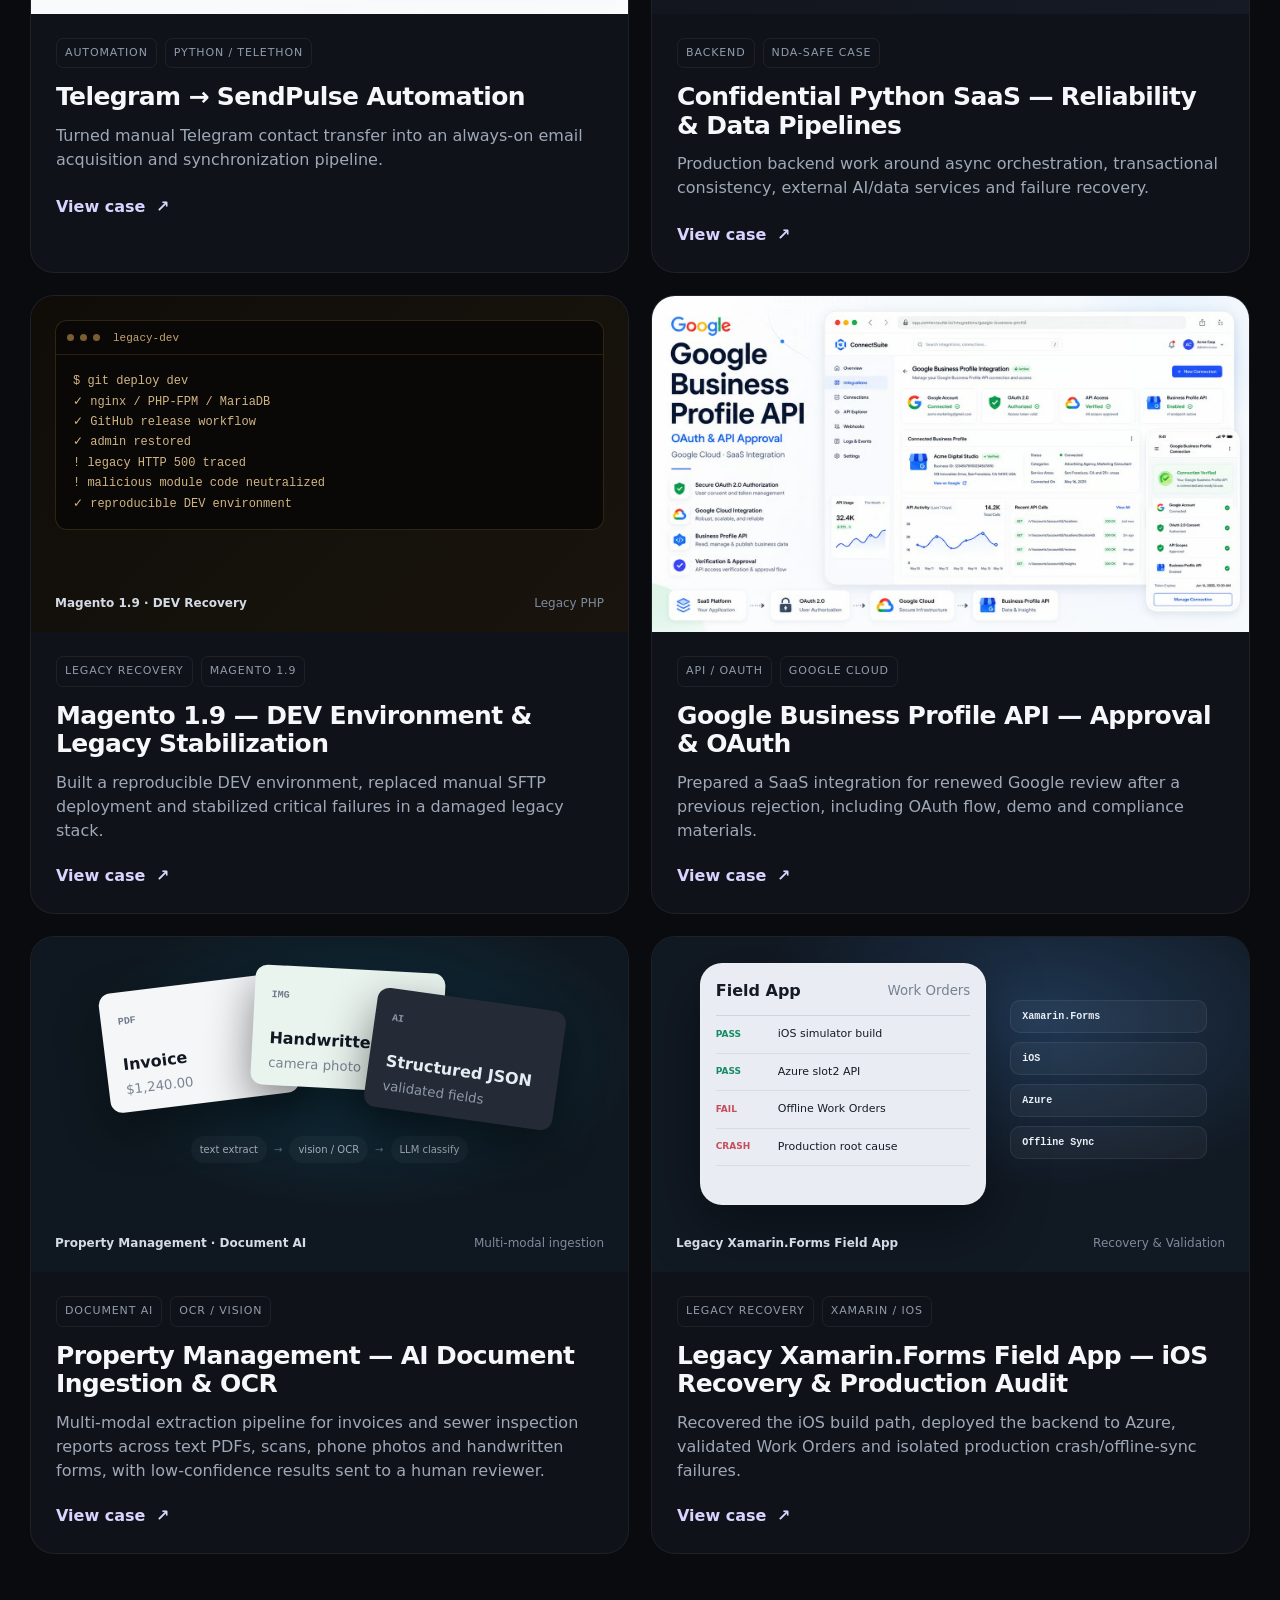
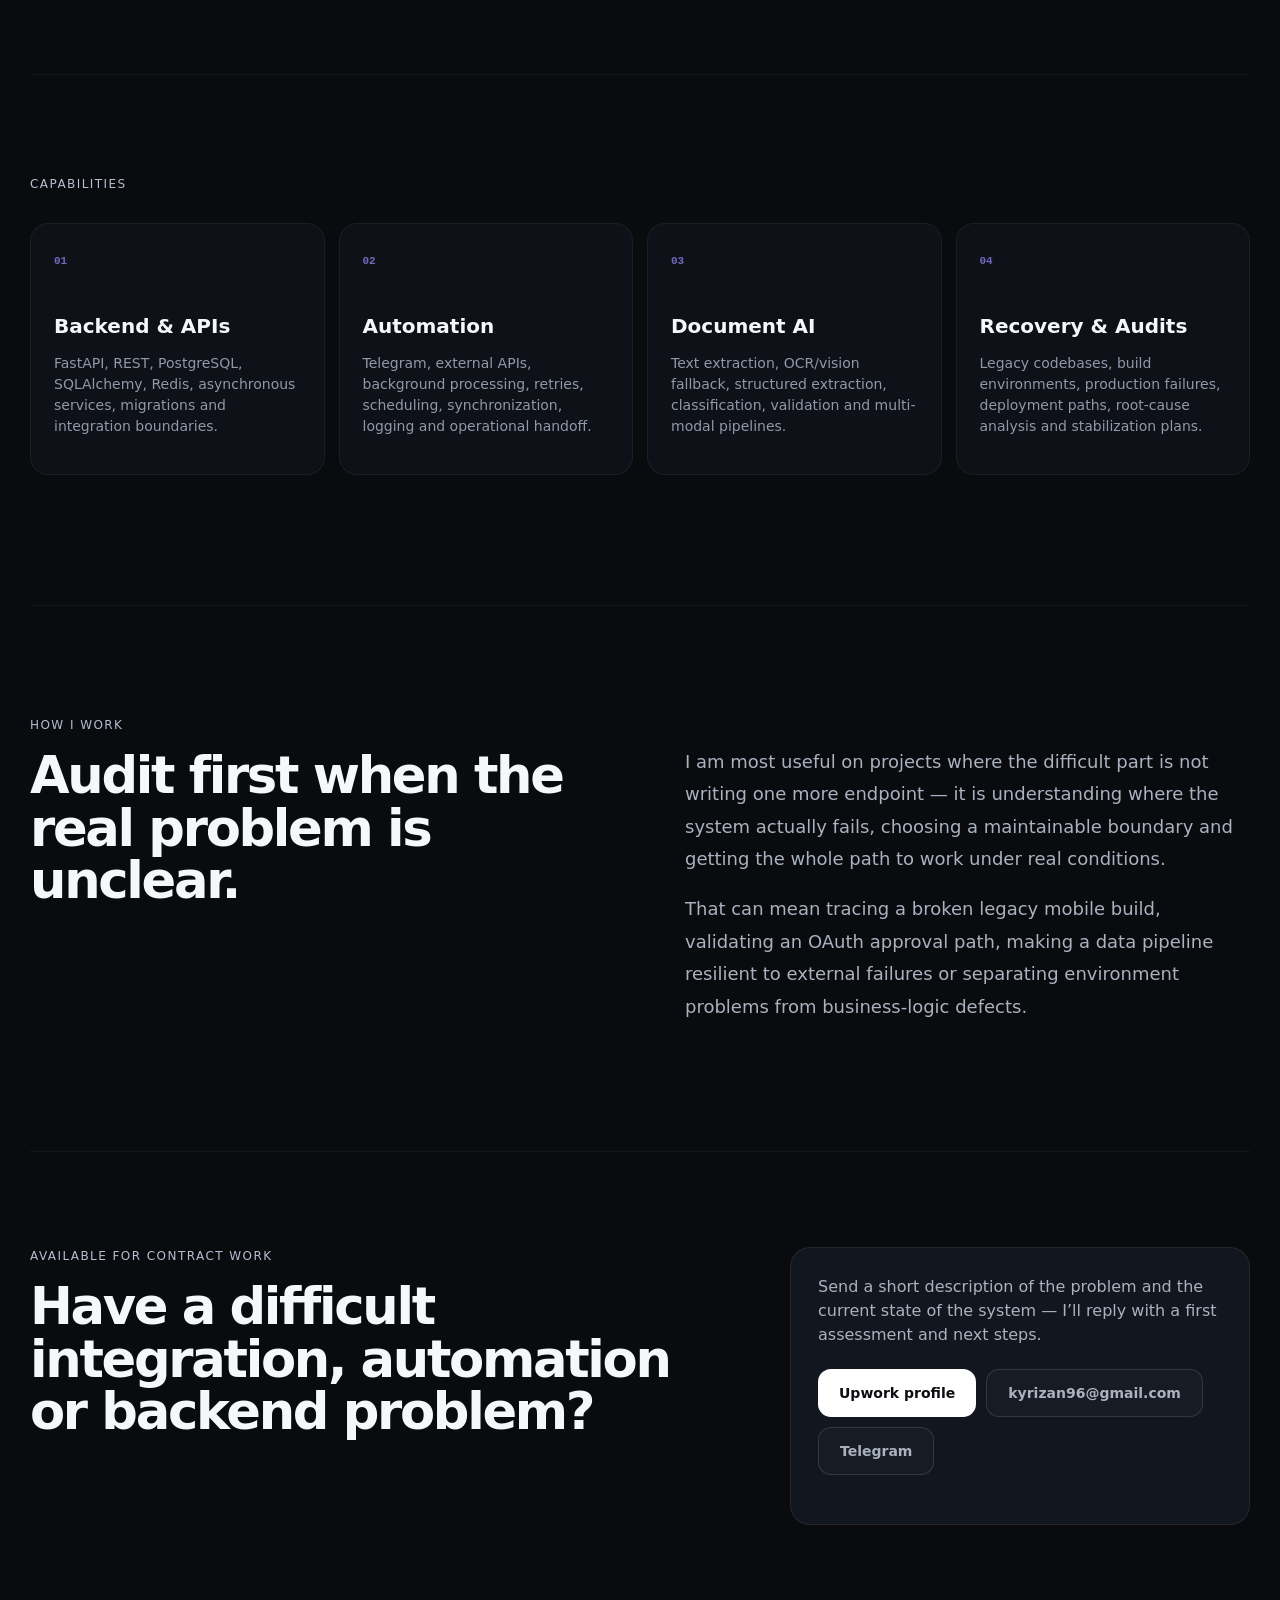
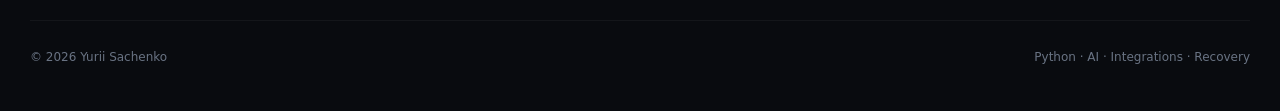
==== commit 07364b18: "Anonymise document AI case, add contacts, favicon, OG image" ====
--- a/index.html
+++ b/index.html
@@ -156,21 +156,21 @@
         </div>
       </article>
 
-      <article class="project-card" data-tags="recovery backend" data-project="ktrack">
-        <div class="project-cover generated-cover cover-ktrack">
+      <article class="project-card" data-tags="recovery backend" data-project="field-app">
+        <div class="project-cover generated-cover cover-field-app">
           <div class="mobile-shell">
-            <div class="mobile-head"><span>KTrack</span><small>Work Orders</small></div>
+            <div class="mobile-head"><span>Field App</span><small>Work Orders</small></div>
             <div class="work-row"><i>PASS</i><span>iOS simulator build</span></div>
             <div class="work-row"><i>PASS</i><span>Azure slot2 API</span></div>
             <div class="work-row warn"><i>FAIL</i><span>Offline Work Orders</span></div>
             <div class="work-row warn"><i>CRASH</i><span>Production root cause</span></div>
           </div>
           <div class="diagnostic-lines"><span>Xamarin.Forms</span><span>iOS</span><span>Azure</span><span>Offline Sync</span></div>
-          <div class="cover-footer"><b>KTrack Mobile</b><span>Recovery & Validation</span></div>
+          <div class="cover-footer"><b>Legacy Xamarin.Forms Field App</b><span>Recovery & Validation</span></div>
         </div>
         <div class="project-card-body">
           <div class="card-meta"><span>Legacy Recovery</span><span>Xamarin / iOS</span></div>
-          <h3>KTrack Mobile — iOS Recovery & Production Audit</h3>
+          <h3>Legacy Xamarin.Forms Field App — iOS Recovery & Production Audit</h3>
           <p>Recovered the iOS build path, deployed the backend to Azure, validated Work Orders and isolated production crash/offline-sync failures.</p>
           <button class="text-link open-project">View case <span>↗</span></button>
         </div>
--- a/styles.css
+++ b/styles.css
@@ -2,7 +2,7 @@
   --bg:#090b0f;--panel:#11151c;--panel2:#151a22;--ink:#f5f7fa;--muted:#9ca6b7;--line:#242b36;
   --accent:#7c5cff;--accent2:#1ed6b3;--warm:#ffb454;--max:1220px;--radius:24px;
 }
-*{box-sizing:border-box}html{scroll-behavior:smooth}body{margin:0;background:radial-gradient(900px 500px at 75% -150px,#2a215e44,transparent 65%),var(--bg);color:var(--ink);font-family:Inter,ui-sans-serif,system-ui,-apple-system,BlinkMacSystemFont,"Segoe UI",sans-serif;line-height:1.5}button,a{font:inherit}a{color:inherit;text-decoration:none}button{color:inherit}.section-shell{width:min(var(--max),calc(100% - 40px));margin-inline:auto}.site-header{position:sticky;top:0;z-index:50;height:72px;display:grid;grid-template-columns:1fr auto 1fr;align-items:center;padding:0 max(20px,calc((100vw - var(--max))/2));background:#090b0fd9;border-bottom:1px solid #ffffff0c;backdrop-filter:blur(18px)}.brand{display:flex;align-items:center;gap:12px;font-weight:700}.brand-mark{display:grid;place-items:center;width:34px;height:34px;border:1px solid #ffffff1d;border-radius:10px;background:linear-gradient(135deg,#7c5cff,#20c5d8);font-size:12px}.nav{display:flex;gap:28px;color:var(--muted);font-size:14px}.nav a:hover{color:#fff}.header-cta{justify-self:end;padding:10px 16px;border:1px solid #ffffff20;border-radius:999px;font-size:14px}.hero{min-height:760px;display:grid;grid-template-columns:1.05fr .95fr;align-items:center;gap:70px;padding-block:110px 90px}.eyebrow,.kicker{font-size:12px;letter-spacing:.12em;text-transform:uppercase;color:#b6bed0}.eyebrow{display:flex;align-items:center;gap:10px}.pulse{width:8px;height:8px;border-radius:50%;background:var(--accent2);box-shadow:0 0 20px var(--accent2)}h1,h2,h3,p{margin-top:0}h1{font-size:clamp(50px,6.1vw,88px);line-height:.97;letter-spacing:-.055em;margin:24px 0 30px;max-width:800px}h1 em{font-style:normal;color:#9e8bff}.hero-lede{font-size:20px;line-height:1.65;color:#b9c0ce;max-width:700px}.hero-actions{display:flex;gap:12px;margin-top:38px}.btn{display:inline-flex;align-items:center;justify-content:center;min-height:48px;padding:0 21px;border-radius:13px;font-weight:700;font-size:14px}.btn-primary{background:#fff;color:#0c0e12}.btn-primary:hover{background:#dcd8ff}.btn-ghost{border:1px solid #ffffff20;background:#ffffff06}.hero-panel{border:1px solid #ffffff10;border-radius:28px;background:linear-gradient(160deg,#151924,#0d1016);box-shadow:0 30px 100px #0007;overflow:hidden}.terminal-top{height:58px;display:flex;align-items:center;gap:7px;padding:0 20px;border-bottom:1px solid var(--line);color:#6f7888}.terminal-top span{width:8px;height:8px;border-radius:50%;background:#394151}.terminal-top small{margin-left:auto}.terminal-body{padding:16px 18px}.terminal-row{display:grid;grid-template-columns:42px 1fr auto;align-items:center;gap:12px;padding:17px 12px;border-bottom:1px solid #ffffff09}.terminal-row:last-child{border-bottom:0}.terminal-row b{font:600 12px ui-monospace,SFMono-Regular,Menlo,monospace;color:#7064b9}.terminal-row span{font-weight:600}.terminal-row i{font-style:normal;font-size:11px;color:#6ff0d2;background:#1ed6b310;padding:5px 8px;border:1px solid #1ed6b325;border-radius:999px}.hero-stack{display:flex;flex-wrap:wrap;gap:8px;padding:18px;border-top:1px solid var(--line);background:#0b0e13}.hero-stack span{padding:7px 10px;border-radius:8px;background:#151a22;color:#a9b2c2;font-size:12px}.work-intro{display:grid;grid-template-columns:1.1fr .9fr;gap:80px;align-items:end;padding:100px 0 32px}.work-intro h2,.about h2,.contact h2{font-size:clamp(34px,4vw,58px);line-height:1.03;letter-spacing:-.045em;margin:15px 0 0}.work-intro p{color:var(--muted);font-size:17px;max-width:520px;margin-bottom:7px}.filters{display:flex;gap:8px;flex-wrap:wrap;padding-bottom:25px}.filter{border:1px solid #ffffff14;background:#11151b;border-radius:999px;padding:9px 14px;color:#9ea7b6;cursor:pointer}.filter.active,.filter:hover{background:#eceaf9;color:#101217}.project-grid{display:grid;grid-template-columns:repeat(2,1fr);gap:22px;padding-bottom:120px}.project-card{border:1px solid #ffffff10;border-radius:var(--radius);background:#0f1218;overflow:hidden;transition:transform .3s ease,border-color .3s ease;min-width:0}.project-card:hover{transform:translateY(-5px);border-color:#ffffff25}.project-card.is-hidden{display:none}.project-cover{aspect-ratio:16/9;overflow:hidden;position:relative;background:#f2f4f8}.image-cover img{width:100%;height:100%;object-fit:cover;display:block}.project-card-body{padding:24px 25px 25px}.card-meta{display:flex;gap:8px;flex-wrap:wrap;margin-bottom:15px}.card-meta span{font-size:11px;text-transform:uppercase;letter-spacing:.08em;color:#919cad;border:1px solid #ffffff10;padding:6px 8px;border-radius:7px}.project-card h3{font-size:25px;line-height:1.14;letter-spacing:-.025em;margin-bottom:12px}.project-card p{color:#9fa8b7;min-height:50px}.text-link{border:0;background:transparent;padding:0;margin-top:5px;color:#d8d4ff;font-weight:700;cursor:pointer}.text-link span{margin-left:5px}.generated-cover{padding:24px;color:#eaf0f8;background:#161b24}.cover-footer{position:absolute;left:24px;right:24px;bottom:20px;display:flex;justify-content:space-between;gap:20px;align-items:center;font-size:12px;color:#d5dbe6}.cover-footer span{color:#7f8a9e}.cover-label{font:600 11px ui-monospace,SFMono-Regular,monospace;letter-spacing:.13em;color:#7f8a9e}.cover-confidential{background:radial-gradient(500px 260px at 68% 38%,#4639a655,transparent 70%),linear-gradient(135deg,#10131a,#161a25)}.flow-diagram{display:flex;align-items:center;justify-content:center;gap:11px;height:68%;padding-top:10px}.flow-diagram i{font-style:normal;color:#5e6879}.flow-node{width:120px;padding:19px 12px;text-align:center;border:1px solid #ffffff13;border-radius:16px;background:#0d1016;box-shadow:inset 0 0 0 1px #0004}.flow-node.core{border-color:#8675ff70;background:#2a244f}.flow-node span{display:block;font:800 28px ui-monospace,SFMono-Regular,monospace}.flow-node small{color:#8892a3}.cover-magento{background:linear-gradient(135deg,#100d09,#19140d)}.retro-window{height:73%;border:1px solid #d59a4c31;background:#090806;border-radius:12px;overflow:hidden}.retro-bar{height:34px;border-bottom:1px solid #d59a4c27;display:flex;align-items:center;gap:6px;padding:0 11px}.retro-bar span{width:7px;height:7px;border-radius:50%;background:#7b5d32}.retro-bar b{margin-left:7px;color:#c6a572;font:500 11px ui-monospace,monospace}.retro-window pre{margin:0;padding:16px 17px;color:#d2b584;font:500 clamp(9px,1vw,12px)/1.7 ui-monospace,SFMono-Regular,Menlo,monospace;white-space:pre-wrap}.cover-ocr{background:radial-gradient(400px 220px at 55% 35%,#0e759e4a,transparent 70%),#0f1820}.doc-stack{height:61%;position:relative}.doc{position:absolute;width:190px;height:120px;border-radius:12px;background:#f5f6f8;color:#111723;padding:15px 17px;box-shadow:0 17px 45px #0007}.doc span{font:700 10px ui-monospace,monospace;color:#6f7a8a}.doc b{display:block;margin-top:22px;font-size:16px}.doc small{color:#7a8493}.doc-a{left:9%;top:13%;transform:rotate(-7deg)}.doc-b{left:36%;top:5%;transform:rotate(3deg);background:#eaf4ef}.doc-c{right:8%;top:22%;transform:rotate(8deg);background:#242b36;color:#e7ebf2}.doc-c small,.doc-c span{color:#8e99a9}.ocr-path{display:flex;gap:7px;align-items:center;justify-content:center;font-size:10px;color:#a5afbd}.ocr-path span{padding:6px 9px;background:#ffffff09;border-radius:999px}.ocr-path i{font-style:normal;color:#5d6979}.cover-ktrack{background:radial-gradient(430px 240px at 65% 25%,#417cc14d,transparent 70%),#111923}.mobile-shell{position:absolute;left:8%;top:8%;width:48%;height:72%;border-radius:22px;border:1px solid #ffffff20;background:#e9edf3;color:#151b25;padding:15px;box-shadow:0 20px 60px #0006}.mobile-head{display:flex;justify-content:space-between;align-items:center;padding-bottom:12px;border-bottom:1px solid #cfd5de}.mobile-head span{font-weight:800}.mobile-head small{color:#778290}.work-row{display:grid;grid-template-columns:53px 1fr;gap:9px;align-items:center;padding:10px 0;border-bottom:1px solid #d8dde5;font-size:11px}.work-row i{font-style:normal;font-weight:800;font-size:9px;color:#168b63}.work-row.warn i{color:#c64e5c}.diagnostic-lines{position:absolute;right:7%;top:19%;width:33%;display:grid;gap:9px}.diagnostic-lines span{padding:10px 11px;background:#ffffff0a;border:1px solid #ffffff12;border-radius:10px;font:600 10px ui-monospace,monospace}.capabilities{padding:100px 0 130px;border-top:1px solid #ffffff0c}.cap-grid{display:grid;grid-template-columns:repeat(4,1fr);gap:14px;margin-top:30px}.cap{padding:23px;border:1px solid #ffffff0e;border-radius:18px;background:#0e1117}.cap>span{color:#7468bd;font:600 11px ui-monospace,monospace}.cap h3{margin:40px 0 12px;font-size:20px}.cap p{font-size:14px;color:#8f99a9}.about{display:grid;grid-template-columns:1fr 1fr;gap:90px;padding:110px 0;border-top:1px solid #ffffff0c}.about-copy{padding-top:30px;color:#aab2bf;font-size:18px;line-height:1.8}.contact{display:grid;grid-template-columns:1.2fr .8fr;gap:70px;padding:95px 0;border-top:1px solid #ffffff0c}.contact-card{padding:27px;border:1px solid #ffffff12;border-radius:20px;background:#12161e;color:#aab2bf}.footer{display:flex;justify-content:space-between;color:#697383;font-size:12px;padding:27px 0 45px;border-top:1px solid #ffffff0c}.drawer-backdrop{position:fixed;inset:0;background:#000a;backdrop-filter:blur(6px);z-index:80}.project-drawer{position:fixed;z-index:90;right:0;top:0;width:min(720px,94vw);height:100vh;overflow:auto;background:#10131a;border-left:1px solid #ffffff13;box-shadow:-30px 0 100px #000a;transform:translateX(105%);transition:transform .35s cubic-bezier(.2,.8,.2,1);padding:70px 42px 50px}.project-drawer.open{transform:translateX(0)}.drawer-close{position:absolute;top:18px;right:22px;width:42px;height:42px;border-radius:50%;border:1px solid #ffffff18;background:#191e27;color:#fff;font-size:26px;cursor:pointer}.drawer-hero{margin-bottom:30px}.drawer-tags{display:flex;gap:8px;flex-wrap:wrap;margin-bottom:15px}.drawer-tags span{font-size:10px;letter-spacing:.08em;text-transform:uppercase;color:#a9b2c2;padding:6px 8px;border:1px solid #ffffff12;border-radius:7px}.drawer-hero h2{font-size:42px;line-height:1.04;letter-spacing:-.04em;margin:0 0 16px}.drawer-role{color:#8f9aab}.drawer-section{padding:25px 0;border-top:1px solid #ffffff0d}.drawer-section h4{margin:0 0 12px;font-size:13px;text-transform:uppercase;letter-spacing:.1em;color:#8c96a7}.drawer-section p,.drawer-section li{color:#b2bac7}.drawer-section ul{margin:0;padding-left:19px;display:grid;gap:8px}.result-box{padding:18px;border-radius:14px;background:#1b2130;border:1px solid #ffffff10;color:#dfe3eb}.stack-list{display:flex;flex-wrap:wrap;gap:7px}.stack-list span{font-size:11px;padding:7px 9px;border-radius:8px;background:#ffffff08;color:#adb6c5}.note{color:#7f8998;font-size:12px;margin-top:14px}@media(max-width:920px){.site-header{grid-template-columns:1fr auto}.nav{display:none}.hero{grid-template-columns:1fr;min-height:auto;padding-top:80px}.hero-panel{max-width:680px}.work-intro,.about,.contact{grid-template-columns:1fr;gap:28px}.project-grid{grid-template-columns:1fr}.cap-grid{grid-template-columns:repeat(2,1fr)}}@media(max-width:620px){.section-shell{width:min(var(--max),calc(100% - 24px))}.site-header{height:62px;padding-inline:12px}.brand span:last-child{display:none}.header-cta{padding:8px 12px;font-size:12px}.hero{padding:65px 0 55px;gap:35px}.hero-lede{font-size:17px}.hero-actions{flex-direction:column;align-items:stretch}.terminal-row{grid-template-columns:31px 1fr}.terminal-row i{display:none}.work-intro{padding-top:70px}.project-card-body{padding:20px}.cap-grid{grid-template-columns:1fr}.project-drawer{padding:64px 22px 40px}.drawer-hero h2{font-size:34px}.generated-cover{padding:16px}.cover-footer{left:16px;right:16px}.flow-node{width:94px;padding:13px 7px}.flow-node span{font-size:21px}.doc{width:145px;height:100px;padding:11px}.doc b{margin-top:14px;font-size:13px}.mobile-shell{width:55%}.diagnostic-lines{width:31%;right:4%}.footer{flex-direction:column;gap:8px}}
+*{box-sizing:border-box}html{scroll-behavior:smooth}body{margin:0;background:radial-gradient(900px 500px at 75% -150px,#2a215e44,transparent 65%),var(--bg);color:var(--ink);font-family:Inter,ui-sans-serif,system-ui,-apple-system,BlinkMacSystemFont,"Segoe UI",sans-serif;line-height:1.5}button,a{font:inherit}a{color:inherit;text-decoration:none}button{color:inherit}.section-shell{width:min(var(--max),calc(100% - 40px));margin-inline:auto}.site-header{position:sticky;top:0;z-index:50;height:72px;display:grid;grid-template-columns:1fr auto 1fr;align-items:center;padding:0 max(20px,calc((100vw - var(--max))/2));background:#090b0fd9;border-bottom:1px solid #ffffff0c;backdrop-filter:blur(18px)}.brand{display:flex;align-items:center;gap:12px;font-weight:700}.brand-mark{display:grid;place-items:center;width:34px;height:34px;border:1px solid #ffffff1d;border-radius:10px;background:linear-gradient(135deg,#7c5cff,#20c5d8);font-size:12px}.nav{display:flex;gap:28px;color:var(--muted);font-size:14px}.nav a:hover{color:#fff}.header-cta{justify-self:end;padding:10px 16px;border:1px solid #ffffff20;border-radius:999px;font-size:14px}.hero{min-height:760px;display:grid;grid-template-columns:1.05fr .95fr;align-items:center;gap:70px;padding-block:110px 90px}.eyebrow,.kicker{font-size:12px;letter-spacing:.12em;text-transform:uppercase;color:#b6bed0}.eyebrow{display:flex;align-items:center;gap:10px}.pulse{width:8px;height:8px;border-radius:50%;background:var(--accent2);box-shadow:0 0 20px var(--accent2)}h1,h2,h3,p{margin-top:0}h1{font-size:clamp(50px,6.1vw,88px);line-height:.97;letter-spacing:-.055em;margin:24px 0 30px;max-width:800px}h1 em{font-style:normal;color:#9e8bff}.hero-lede{font-size:20px;line-height:1.65;color:#b9c0ce;max-width:700px}.hero-actions{display:flex;gap:12px;margin-top:38px}.btn{display:inline-flex;align-items:center;justify-content:center;min-height:48px;padding:0 21px;border-radius:13px;font-weight:700;font-size:14px}.btn-primary{background:#fff;color:#0c0e12}.btn-primary:hover{background:#dcd8ff}.btn-ghost{border:1px solid #ffffff20;background:#ffffff06}.hero-panel{border:1px solid #ffffff10;border-radius:28px;background:linear-gradient(160deg,#151924,#0d1016);box-shadow:0 30px 100px #0007;overflow:hidden}.terminal-top{height:58px;display:flex;align-items:center;gap:7px;padding:0 20px;border-bottom:1px solid var(--line);color:#6f7888}.terminal-top span{width:8px;height:8px;border-radius:50%;background:#394151}.terminal-top small{margin-left:auto}.terminal-body{padding:16px 18px}.terminal-row{display:grid;grid-template-columns:42px 1fr auto;align-items:center;gap:12px;padding:17px 12px;border-bottom:1px solid #ffffff09}.terminal-row:last-child{border-bottom:0}.terminal-row b{font:600 12px ui-monospace,SFMono-Regular,Menlo,monospace;color:#7064b9}.terminal-row span{font-weight:600}.terminal-row i{font-style:normal;font-size:11px;color:#6ff0d2;background:#1ed6b310;padding:5px 8px;border:1px solid #1ed6b325;border-radius:999px}.hero-stack{display:flex;flex-wrap:wrap;gap:8px;padding:18px;border-top:1px solid var(--line);background:#0b0e13}.hero-stack span{padding:7px 10px;border-radius:8px;background:#151a22;color:#a9b2c2;font-size:12px}.work-intro{display:grid;grid-template-columns:1.1fr .9fr;gap:80px;align-items:end;padding:100px 0 32px}.work-intro h2,.about h2,.contact h2{font-size:clamp(34px,4vw,58px);line-height:1.03;letter-spacing:-.045em;margin:15px 0 0}.work-intro p{color:var(--muted);font-size:17px;max-width:520px;margin-bottom:7px}.filters{display:flex;gap:8px;flex-wrap:wrap;padding-bottom:25px}.filter{border:1px solid #ffffff14;background:#11151b;border-radius:999px;padding:9px 14px;color:#9ea7b6;cursor:pointer}.filter.active,.filter:hover{background:#eceaf9;color:#101217}.project-grid{display:grid;grid-template-columns:repeat(2,1fr);gap:22px;padding-bottom:120px}.project-card{border:1px solid #ffffff10;border-radius:var(--radius);background:#0f1218;overflow:hidden;transition:transform .3s ease,border-color .3s ease;min-width:0}.project-card:hover{transform:translateY(-5px);border-color:#ffffff25}.project-card.is-hidden{display:none}.project-cover{aspect-ratio:16/9;overflow:hidden;position:relative;background:#f2f4f8}.image-cover img{width:100%;height:100%;object-fit:cover;display:block}.project-card-body{padding:24px 25px 25px}.card-meta{display:flex;gap:8px;flex-wrap:wrap;margin-bottom:15px}.card-meta span{font-size:11px;text-transform:uppercase;letter-spacing:.08em;color:#919cad;border:1px solid #ffffff10;padding:6px 8px;border-radius:7px}.project-card h3{font-size:25px;line-height:1.14;letter-spacing:-.025em;margin-bottom:12px}.project-card p{color:#9fa8b7;min-height:50px}.text-link{border:0;background:transparent;padding:0;margin-top:5px;color:#d8d4ff;font-weight:700;cursor:pointer}.text-link span{margin-left:5px}.generated-cover{padding:24px;color:#eaf0f8;background:#161b24}.cover-footer{position:absolute;left:24px;right:24px;bottom:20px;display:flex;justify-content:space-between;gap:20px;align-items:center;font-size:12px;color:#d5dbe6}.cover-footer span{color:#7f8a9e}.cover-label{font:600 11px ui-monospace,SFMono-Regular,monospace;letter-spacing:.13em;color:#7f8a9e}.cover-confidential{background:radial-gradient(500px 260px at 68% 38%,#4639a655,transparent 70%),linear-gradient(135deg,#10131a,#161a25)}.flow-diagram{display:flex;align-items:center;justify-content:center;gap:11px;height:68%;padding-top:10px}.flow-diagram i{font-style:normal;color:#5e6879}.flow-node{width:120px;padding:19px 12px;text-align:center;border:1px solid #ffffff13;border-radius:16px;background:#0d1016;box-shadow:inset 0 0 0 1px #0004}.flow-node.core{border-color:#8675ff70;background:#2a244f}.flow-node span{display:block;font:800 28px ui-monospace,SFMono-Regular,monospace}.flow-node small{color:#8892a3}.cover-magento{background:linear-gradient(135deg,#100d09,#19140d)}.retro-window{height:73%;border:1px solid #d59a4c31;background:#090806;border-radius:12px;overflow:hidden}.retro-bar{height:34px;border-bottom:1px solid #d59a4c27;display:flex;align-items:center;gap:6px;padding:0 11px}.retro-bar span{width:7px;height:7px;border-radius:50%;background:#7b5d32}.retro-bar b{margin-left:7px;color:#c6a572;font:500 11px ui-monospace,monospace}.retro-window pre{margin:0;padding:16px 17px;color:#d2b584;font:500 clamp(9px,1vw,12px)/1.7 ui-monospace,SFMono-Regular,Menlo,monospace;white-space:pre-wrap}.cover-ocr{background:radial-gradient(400px 220px at 55% 35%,#0e759e4a,transparent 70%),#0f1820}.doc-stack{height:61%;position:relative}.doc{position:absolute;width:190px;height:120px;border-radius:12px;background:#f5f6f8;color:#111723;padding:15px 17px;box-shadow:0 17px 45px #0007}.doc span{font:700 10px ui-monospace,monospace;color:#6f7a8a}.doc b{display:block;margin-top:22px;font-size:16px}.doc small{color:#7a8493}.doc-a{left:9%;top:13%;transform:rotate(-7deg)}.doc-b{left:36%;top:5%;transform:rotate(3deg);background:#eaf4ef}.doc-c{right:8%;top:22%;transform:rotate(8deg);background:#242b36;color:#e7ebf2}.doc-c small,.doc-c span{color:#8e99a9}.ocr-path{display:flex;gap:7px;align-items:center;justify-content:center;font-size:10px;color:#a5afbd}.ocr-path span{padding:6px 9px;background:#ffffff09;border-radius:999px}.ocr-path i{font-style:normal;color:#5d6979}.cover-field-app{background:radial-gradient(430px 240px at 65% 25%,#417cc14d,transparent 70%),#111923}.mobile-shell{position:absolute;left:8%;top:8%;width:48%;height:72%;border-radius:22px;border:1px solid #ffffff20;background:#e9edf3;color:#151b25;padding:15px;box-shadow:0 20px 60px #0006}.mobile-head{display:flex;justify-content:space-between;align-items:center;padding-bottom:12px;border-bottom:1px solid #cfd5de}.mobile-head span{font-weight:800}.mobile-head small{color:#778290}.work-row{display:grid;grid-template-columns:53px 1fr;gap:9px;align-items:center;padding:10px 0;border-bottom:1px solid #d8dde5;font-size:11px}.work-row i{font-style:normal;font-weight:800;font-size:9px;color:#168b63}.work-row.warn i{color:#c64e5c}.diagnostic-lines{position:absolute;right:7%;top:19%;width:33%;display:grid;gap:9px}.diagnostic-lines span{padding:10px 11px;background:#ffffff0a;border:1px solid #ffffff12;border-radius:10px;font:600 10px ui-monospace,monospace}.capabilities{padding:100px 0 130px;border-top:1px solid #ffffff0c}.cap-grid{display:grid;grid-template-columns:repeat(4,1fr);gap:14px;margin-top:30px}.cap{padding:23px;border:1px solid #ffffff0e;border-radius:18px;background:#0e1117}.cap>span{color:#7468bd;font:600 11px ui-monospace,monospace}.cap h3{margin:40px 0 12px;font-size:20px}.cap p{font-size:14px;color:#8f99a9}.about{display:grid;grid-template-columns:1fr 1fr;gap:90px;padding:110px 0;border-top:1px solid #ffffff0c}.about-copy{padding-top:30px;color:#aab2bf;font-size:18px;line-height:1.8}.contact{display:grid;grid-template-columns:1.2fr .8fr;gap:70px;padding:95px 0;border-top:1px solid #ffffff0c}.contact-card{padding:27px;border:1px solid #ffffff12;border-radius:20px;background:#12161e;color:#aab2bf}.footer{display:flex;justify-content:space-between;color:#697383;font-size:12px;padding:27px 0 45px;border-top:1px solid #ffffff0c}.drawer-backdrop{position:fixed;inset:0;background:#000a;backdrop-filter:blur(6px);z-index:80}.project-drawer{position:fixed;z-index:90;right:0;top:0;width:min(720px,94vw);height:100vh;overflow:auto;background:#10131a;border-left:1px solid #ffffff13;box-shadow:-30px 0 100px #000a;transform:translateX(105%);transition:transform .35s cubic-bezier(.2,.8,.2,1);padding:70px 42px 50px}.project-drawer.open{transform:translateX(0)}.drawer-close{position:absolute;top:18px;right:22px;width:42px;height:42px;border-radius:50%;border:1px solid #ffffff18;background:#191e27;color:#fff;font-size:26px;cursor:pointer}.drawer-hero{margin-bottom:30px}.drawer-tags{display:flex;gap:8px;flex-wrap:wrap;margin-bottom:15px}.drawer-tags span{font-size:10px;letter-spacing:.08em;text-transform:uppercase;color:#a9b2c2;padding:6px 8px;border:1px solid #ffffff12;border-radius:7px}.drawer-hero h2{font-size:42px;line-height:1.04;letter-spacing:-.04em;margin:0 0 16px}.drawer-role{color:#8f9aab}.drawer-section{padding:25px 0;border-top:1px solid #ffffff0d}.drawer-section h4{margin:0 0 12px;font-size:13px;text-transform:uppercase;letter-spacing:.1em;color:#8c96a7}.drawer-section p,.drawer-section li{color:#b2bac7}.drawer-section ul{margin:0;padding-left:19px;display:grid;gap:8px}.result-box{padding:18px;border-radius:14px;background:#1b2130;border:1px solid #ffffff10;color:#dfe3eb}.stack-list{display:flex;flex-wrap:wrap;gap:7px}.stack-list span{font-size:11px;padding:7px 9px;border-radius:8px;background:#ffffff08;color:#adb6c5}.note{color:#7f8998;font-size:12px;margin-top:14px}@media(max-width:920px){.site-header{grid-template-columns:1fr auto}.nav{display:none}.hero{grid-template-columns:1fr;min-height:auto;padding-top:80px}.hero-panel{max-width:680px}.work-intro,.about,.contact{grid-template-columns:1fr;gap:28px}.project-grid{grid-template-columns:1fr}.cap-grid{grid-template-columns:repeat(2,1fr)}}@media(max-width:620px){.section-shell{width:min(var(--max),calc(100% - 24px))}.site-header{height:62px;padding-inline:12px}.brand span:last-child{display:none}.header-cta{padding:8px 12px;font-size:12px}.hero{padding:65px 0 55px;gap:35px}.hero-lede{font-size:17px}.hero-actions{flex-direction:column;align-items:stretch}.terminal-row{grid-template-columns:31px 1fr}.terminal-row i{display:none}.work-intro{padding-top:70px}.project-card-body{padding:20px}.cap-grid{grid-template-columns:1fr}.project-drawer{padding:64px 22px 40px}.drawer-hero h2{font-size:34px}.generated-cover{padding:16px}.cover-footer{left:16px;right:16px}.flow-node{width:94px;padding:13px 7px}.flow-node span{font-size:21px}.doc{width:145px;height:100px;padding:11px}.doc b{margin-top:14px;font-size:13px}.mobile-shell{width:55%}.diagnostic-lines{width:31%;right:4%}.footer{flex-direction:column;gap:8px}}
 
 
 /* Motion layer */
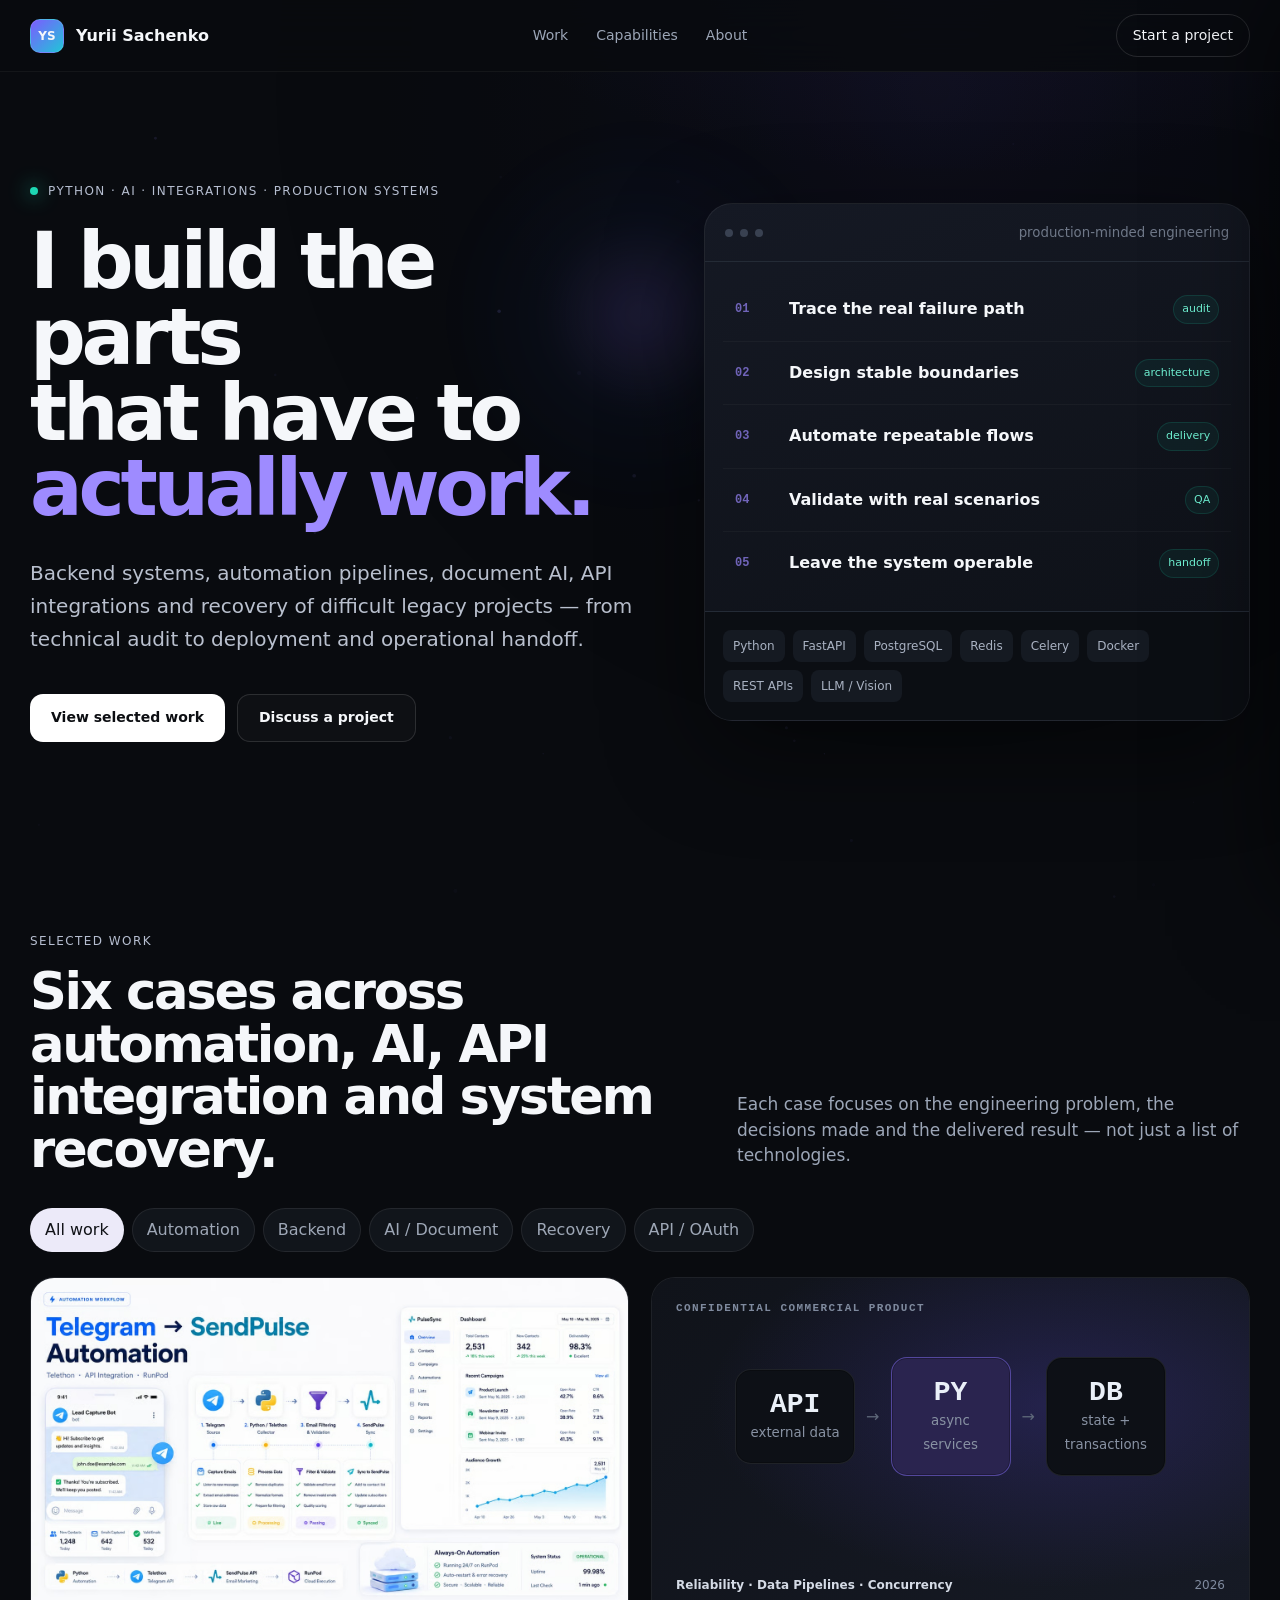
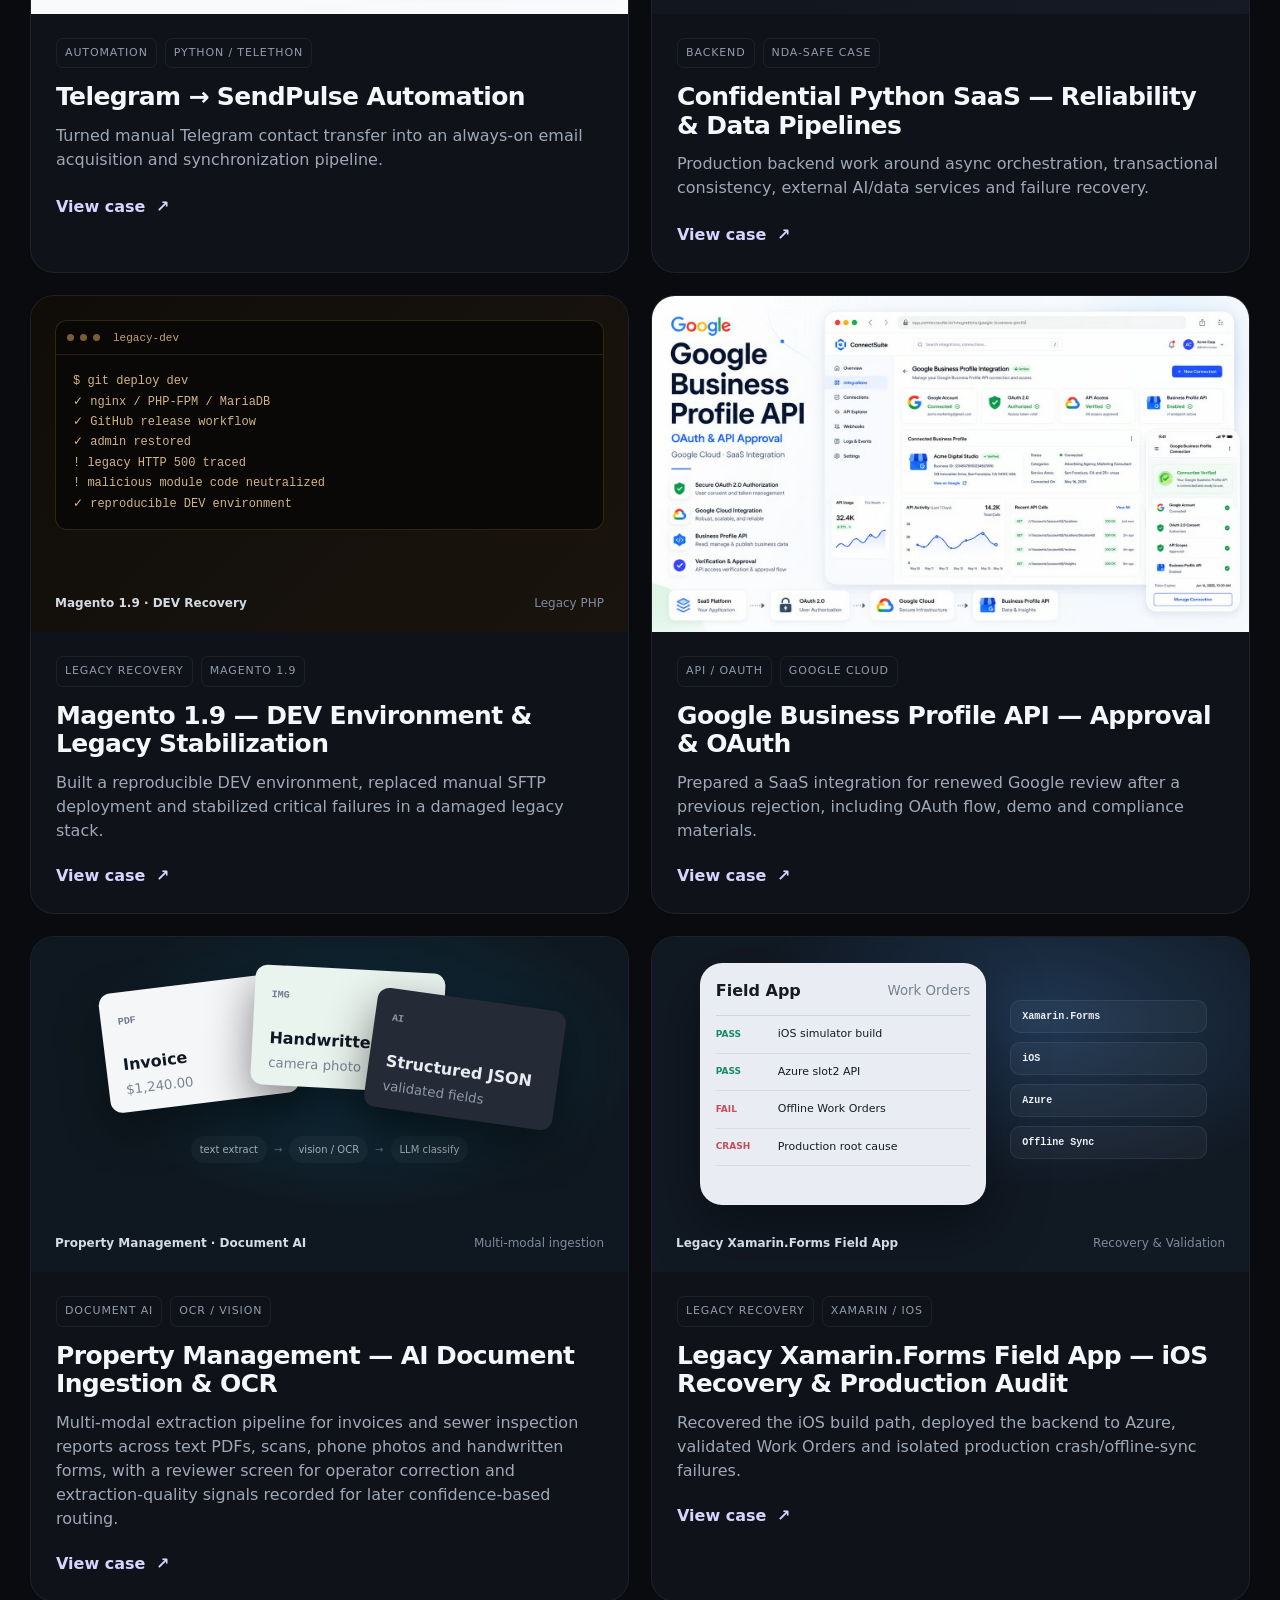
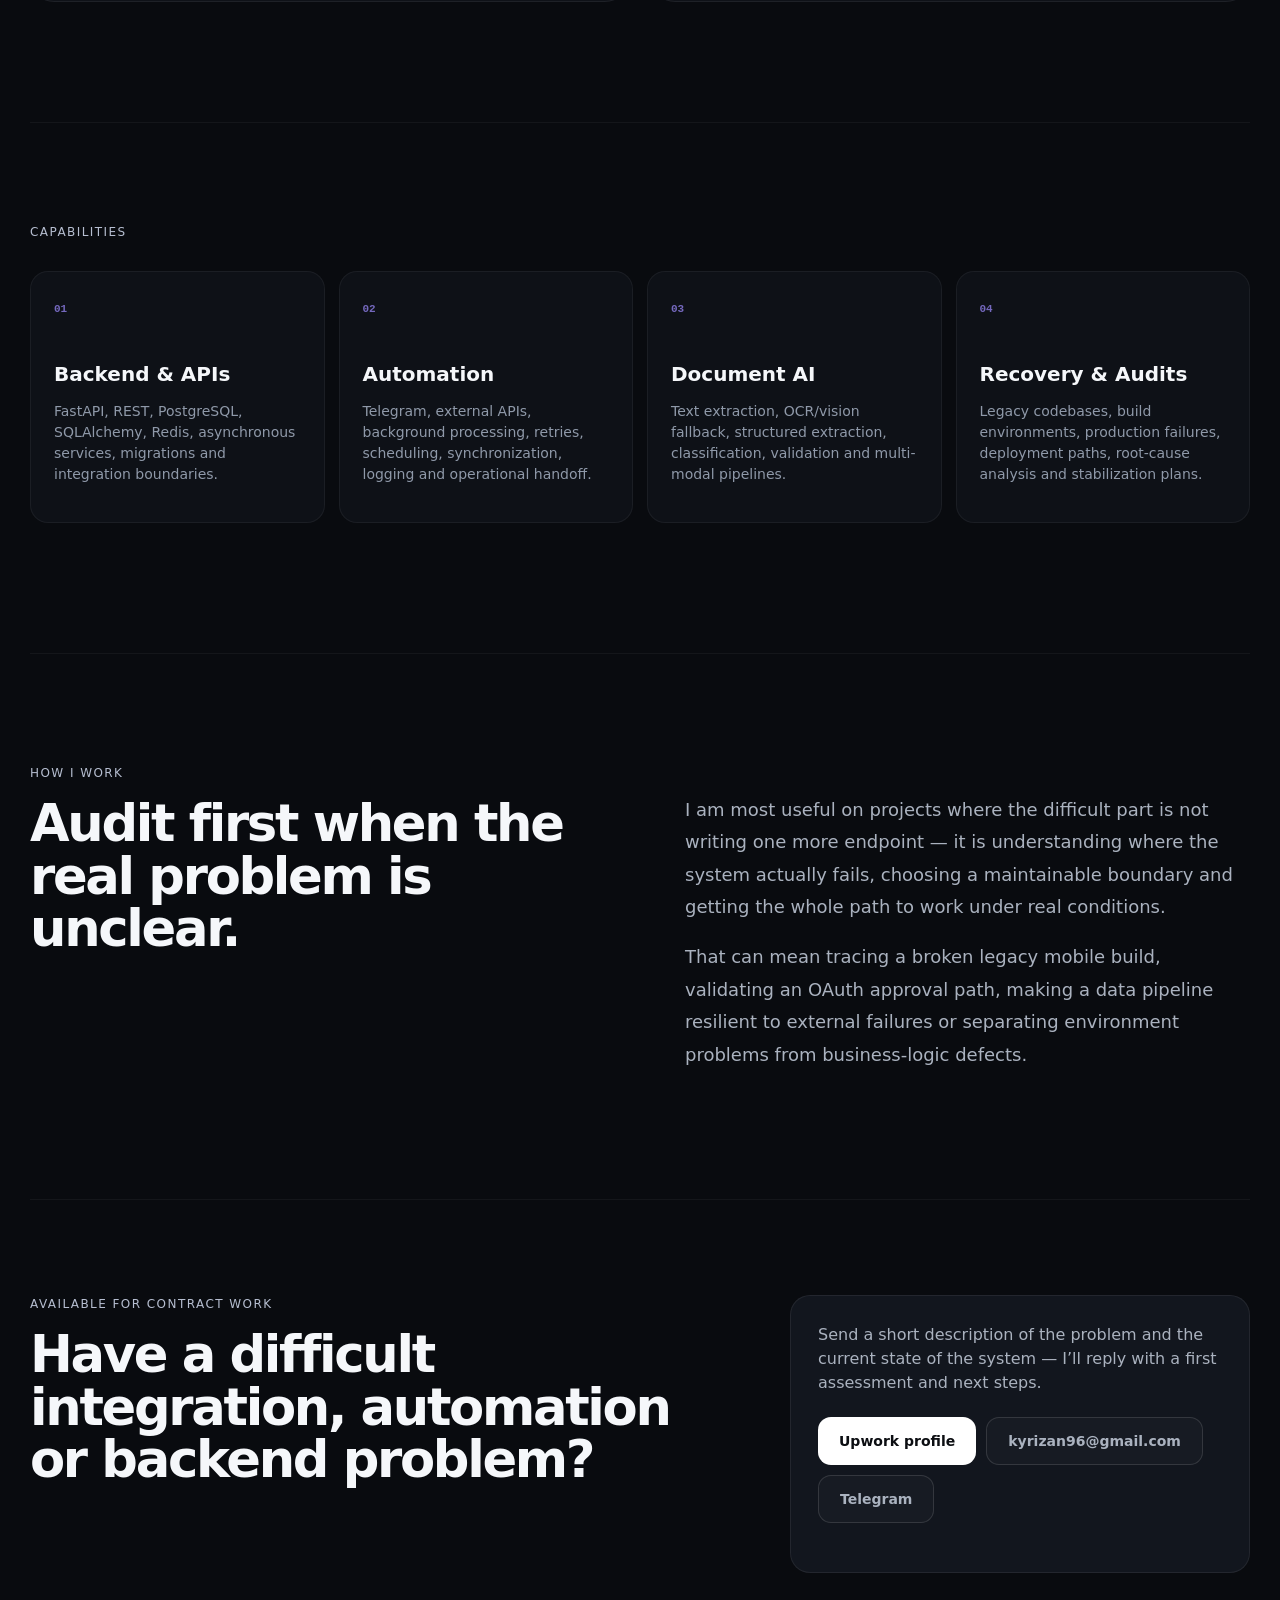
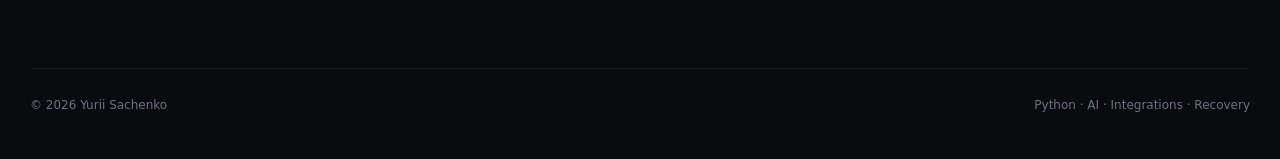
==== commit cdde3c7f: "Remove client identifiers and correct document-AI review claim Co-Authored-By: Claude Opus 5.5 (1M c" ====
--- a/index.html
+++ b/index.html
@@ -151,7 +151,7 @@
         <div class="project-card-body">
           <div class="card-meta"><span>Document AI</span><span>OCR / Vision</span></div>
           <h3>Property Management — AI Document Ingestion & OCR</h3>
-          <p>Multi-modal extraction pipeline for invoices and sewer inspection reports across text PDFs, scans, phone photos and handwritten forms, with low-confidence results sent to a human reviewer.</p>
+          <p>Multi-modal extraction pipeline for invoices and sewer inspection reports across text PDFs, scans, phone photos and handwritten forms, with a reviewer screen for operator correction and extraction-quality signals recorded for later confidence-based routing.</p>
           <button class="text-link open-project">View case <span>↗</span></button>
         </div>
       </article>
